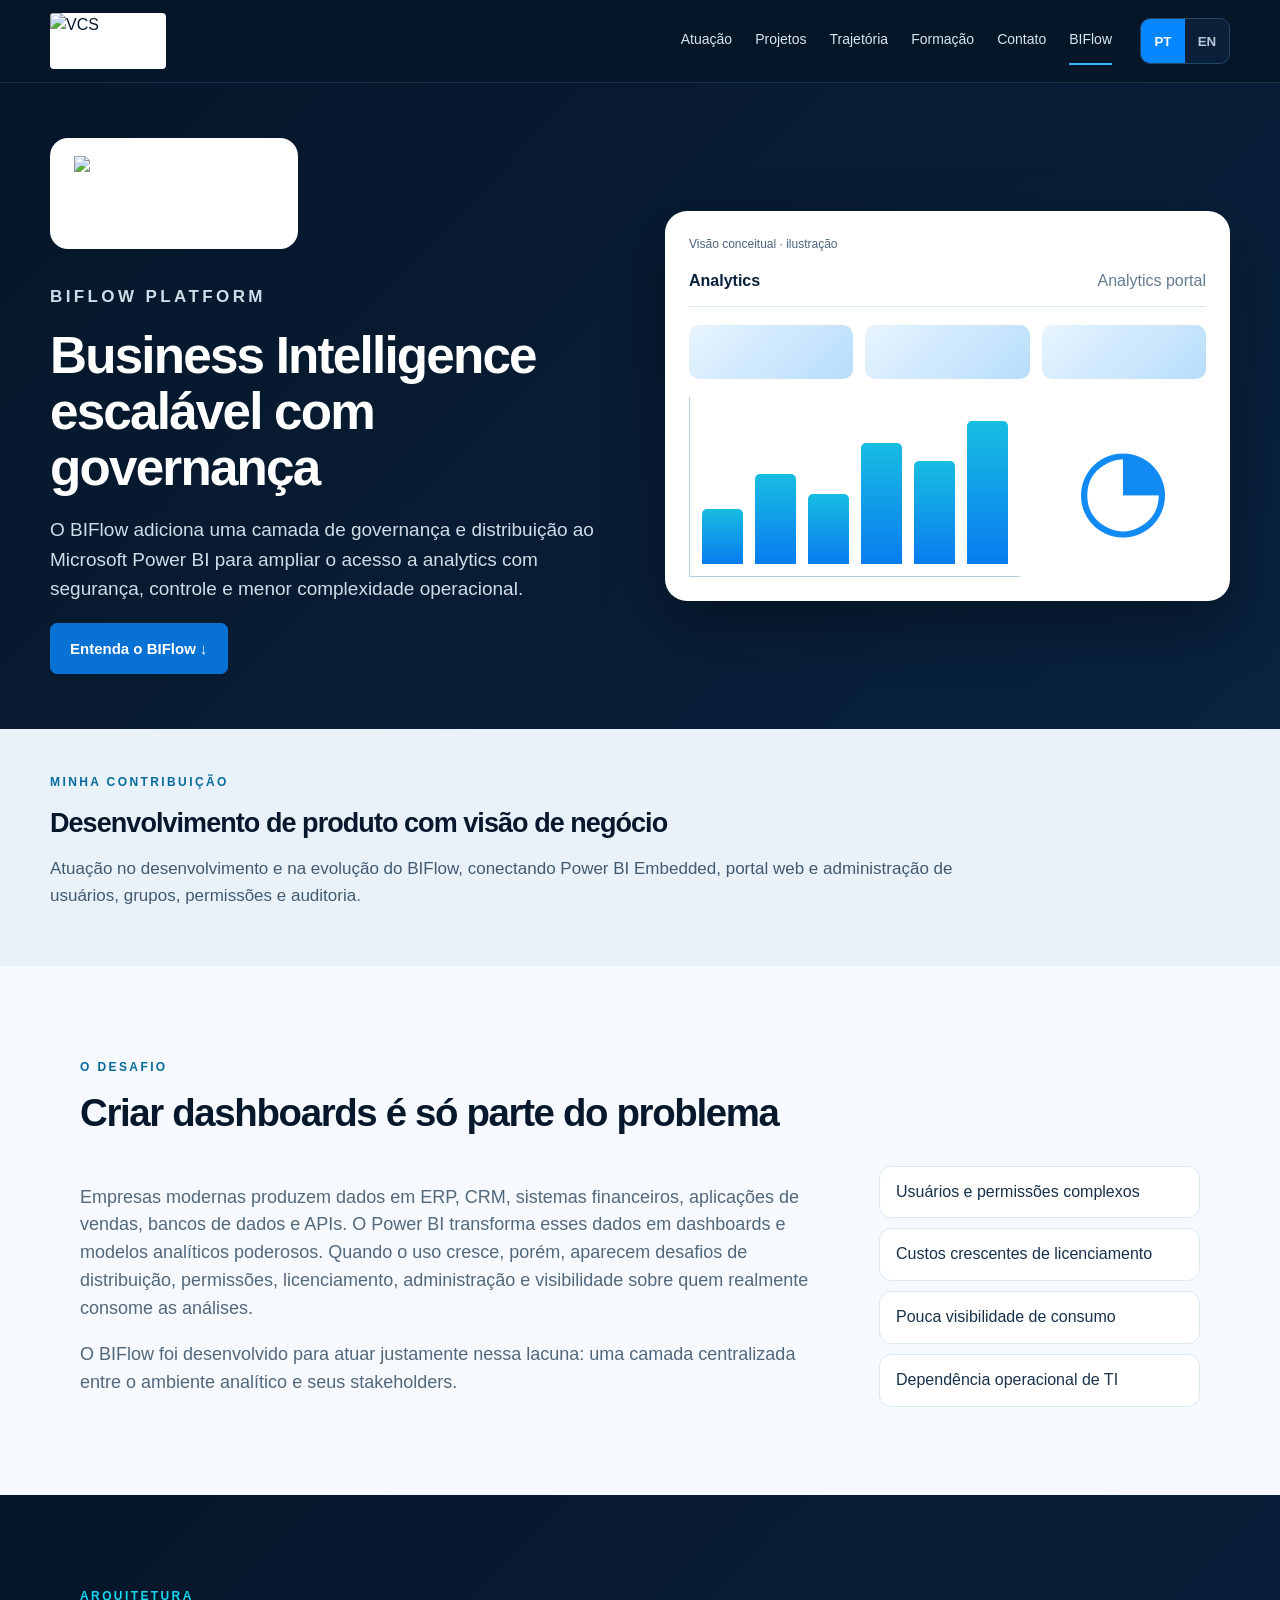
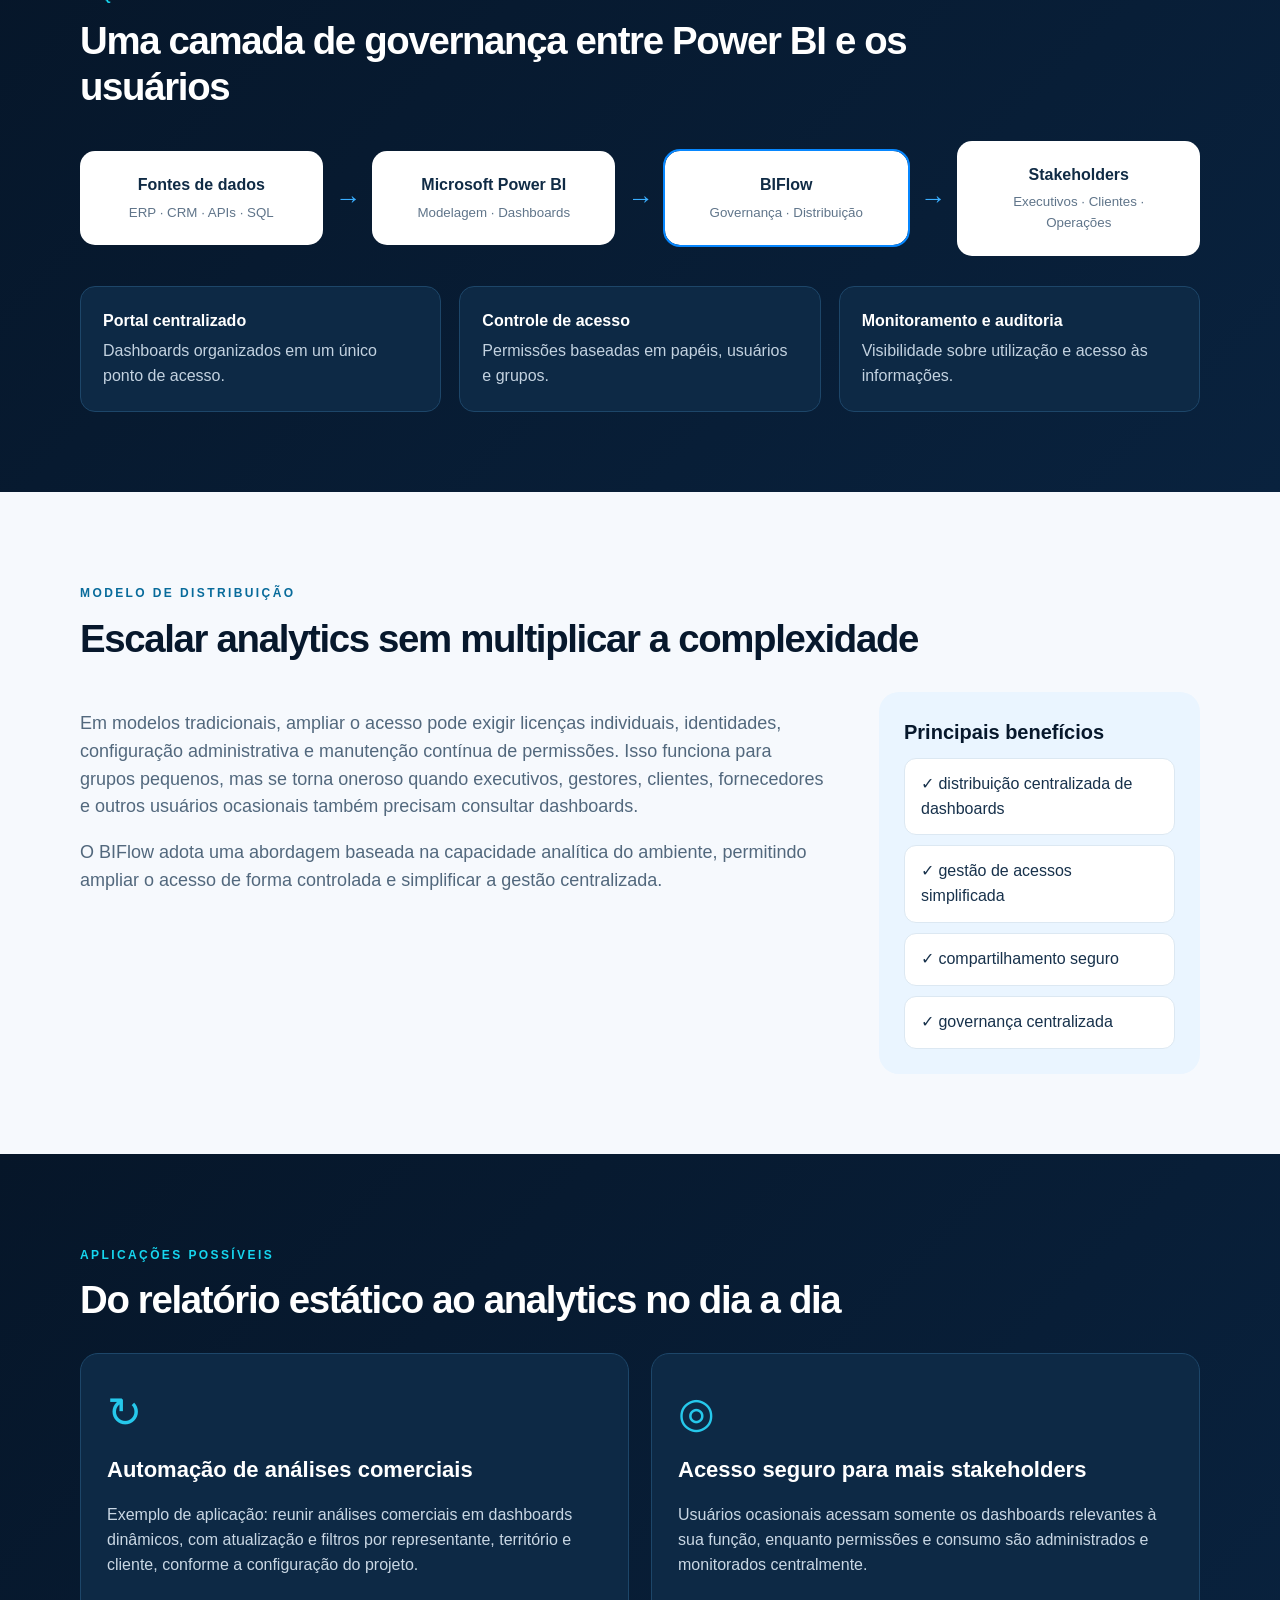
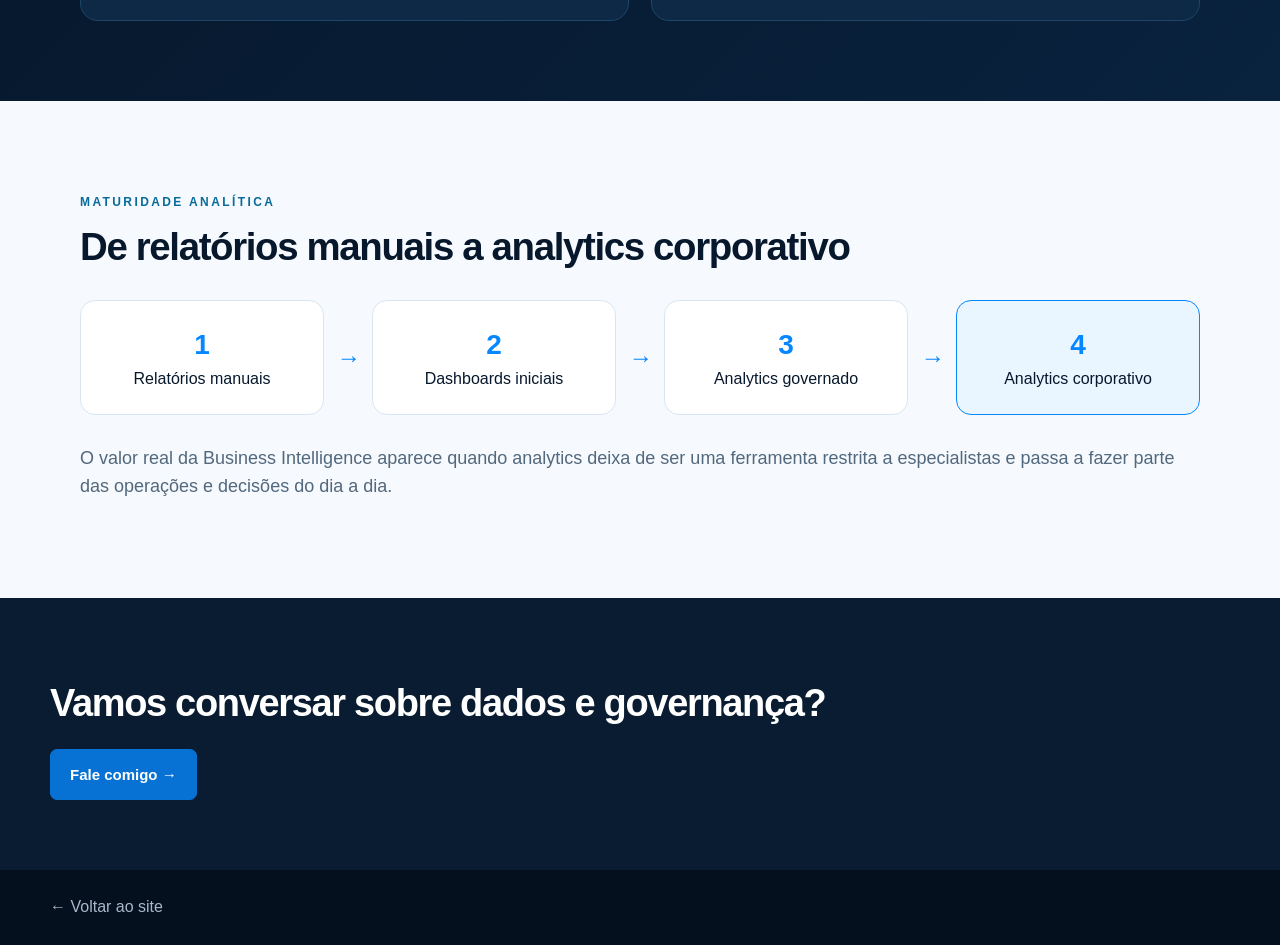
==== biflow.html @ 49647731 "Add files via upload" ====
<!doctype html><html lang="pt-BR" class="no-js"><head><meta charset="utf-8"><meta name="viewport" content="width=device-width,initial-scale=1"><meta name="description" content="Conheça a atuação de Vander Nelson Spósito no BIFlow: plataforma web para governança, distribuição e administração de dashboards Power BI."><meta name="theme-color" content="#061629"><link rel="icon" href="assets/vcs-logo.png" type="image/png">
<title>BIFlow Platform | Vander Nelson Spósito</title><link rel="stylesheet" href="styles.css"></head><body>
<a class="skip-link" href="#main"><span data-pt="Pular para o conteúdo" data-en="Skip to content" >Pular para o conteúdo</span></a>
<header><div class="wrap nav">
<a class="brand" href="index.html" aria-label="Vander Nelson Spósito"><img src="assets/vcs-logo.png" class="vcs" alt="VCS" width="169" height="82"></a>
<button class="menu-toggle" type="button" aria-expanded="false" aria-controls="primary-nav"><span data-pt="Menu" data-en="Menu" >Menu</span> <span aria-hidden="true">☰</span></button>
<nav id="primary-nav" aria-label="Principal"><a data-pt="Atuação" data-en="Expertise" href="index.html#expertise">Atuação</a><a data-pt="Projetos" data-en="Projects" href="index.html#projects">Projetos</a><a data-pt="Trajetória" data-en="Experience" href="index.html#experience">Trajetória</a><a data-pt="Formação" data-en="Education" href="index.html#credentials">Formação</a><a data-pt="Contato" data-en="Contact" href="index.html#contact">Contato</a><a href="biflow.html" aria-current="page">BIFlow</a></nav>
<div class="lang" role="group" aria-label="Language / Idioma"><button type="button" class="langBtn active" data-lang="pt" aria-label="Português" aria-pressed="true">PT</button><button type="button" class="langBtn" data-lang="en" aria-label="English" aria-pressed="false">EN</button></div>
</div></header>
<main id="main">
<section class="biHero"><div class="wrap biHeroGrid"><div>
<div class="biLogoWhite"><img src="assets/biflow-logo.png" class="biLogo" alt="BIFlow · OPUS Global Data Solutions" width="125" height="47"></div>
<p class="eyebrow">BIFLOW PLATFORM</p>
<h1 data-pt="Business Intelligence escalável com governança" data-en="Scalable Business Intelligence with governance">Business Intelligence escalável com governança</h1>
<p class="heroLead" data-pt="O BIFlow adiciona uma camada de governança e distribuição ao Microsoft Power BI para ampliar o acesso a analytics com segurança, controle e menor complexidade operacional." data-en="BIFlow adds a governance and distribution layer to Microsoft Power BI, expanding access to analytics with security, control and lower operational complexity.">O BIFlow adiciona uma camada de governança e distribuição ao Microsoft Power BI para ampliar o acesso a analytics com segurança, controle e menor complexidade operacional.</p>
<a class="btn" href="#context" data-pt="Entenda o BIFlow ↓" data-en="Explore BIFlow ↓">Entenda o BIFlow ↓</a></div>
<div class="analyticsIllustration"><p class="illustration-label"><span data-pt="Visão conceitual · ilustração" data-en="Conceptual view · illustration" >Visão conceitual · ilustração</span></p><div class="dashTop"><b>Analytics</b><span>Analytics portal</span></div><div class="dashKpis"><i></i><i></i><i></i></div><div class="dashBody"><div class="dashBars"><i></i><i></i><i></i><i></i><i></i><i></i></div><div class="dashPie">◔</div></div></div>
</div></section>

<section class="project-role"><div class="wrap"><span data-pt="MINHA CONTRIBUIÇÃO" data-en="MY CONTRIBUTION" class="eyebrow">MINHA CONTRIBUIÇÃO</span><h2 data-pt="Desenvolvimento de produto com visão de negócio" data-en="Product development with a business perspective" >Desenvolvimento de produto com visão de negócio</h2><p data-pt="Atuação no desenvolvimento e na evolução do BIFlow, conectando Power BI Embedded, portal web e administração de usuários, grupos, permissões e auditoria." data-en="Work on BIFlow development and evolution, connecting Power BI Embedded, a web portal and administration of users, groups, permissions and auditing." >Atuação no desenvolvimento e na evolução do BIFlow, conectando Power BI Embedded, portal web e administração de usuários, grupos, permissões e auditoria.</p></div></section><section class="light" id="context"><div class="wrap textSection"><p class="eyebrow" data-pt="O DESAFIO" data-en="THE CHALLENGE">O DESAFIO</p>
<h2 data-pt="Criar dashboards é só parte do problema" data-en="Building dashboards is only part of the problem">Criar dashboards é só parte do problema</h2>
<div class="editorial"><div><p data-pt="Empresas modernas produzem dados em ERP, CRM, sistemas financeiros, aplicações de vendas, bancos de dados e APIs. O Power BI transforma esses dados em dashboards e modelos analíticos poderosos. Quando o uso cresce, porém, aparecem desafios de distribuição, permissões, licenciamento, administração e visibilidade sobre quem realmente consome as análises." data-en="Modern organizations generate data across ERP, CRM, financial systems, sales applications, databases and APIs. Power BI turns that data into powerful dashboards and analytical models. As adoption grows, however, challenges emerge around distribution, permissions, licensing, administration and visibility into who actually consumes analytics.">Empresas modernas produzem dados em ERP, CRM, sistemas financeiros, aplicações de vendas, bancos de dados e APIs. O Power BI transforma esses dados em dashboards e modelos analíticos poderosos. Quando o uso cresce, porém, aparecem desafios de distribuição, permissões, licenciamento, administração e visibilidade sobre quem realmente consome as análises.</p>
<p data-pt="O BIFlow foi desenvolvido para atuar justamente nessa lacuna: uma camada centralizada entre o ambiente analítico e seus stakeholders." data-en="BIFlow was designed specifically for this gap: a centralized layer between the analytics environment and its stakeholders.">O BIFlow foi desenvolvido para atuar justamente nessa lacuna: uma camada centralizada entre o ambiente analítico e seus stakeholders.</p></div>
<div class="miniIssues"><span data-pt="Usuários e permissões complexos" data-en="Complex users and permissions">Usuários e permissões complexos</span><span data-pt="Custos crescentes de licenciamento" data-en="Growing licensing costs">Custos crescentes de licenciamento</span><span data-pt="Pouca visibilidade de consumo" data-en="Limited usage visibility">Pouca visibilidade de consumo</span><span data-pt="Dependência operacional de TI" data-en="Operational dependency on IT">Dependência operacional de TI</span></div></div></div></section>

<section class="dark"><div class="wrap textSection"><p class="eyebrow" data-pt="ARQUITETURA" data-en="ARCHITECTURE">ARQUITETURA</p><h2 data-pt="Uma camada de governança entre Power BI e os usuários" data-en="A governance layer between Power BI and users">Uma camada de governança entre Power BI e os usuários</h2>
<div class="flowArchitecture"><div><b data-pt="Fontes de dados" data-en="Data sources">Fontes de dados</b><small>ERP · CRM · APIs · SQL</small></div><em>→</em><div><b>Microsoft Power BI</b><small data-pt="Modelagem · Dashboards" data-en="Modeling · Dashboards">Modelagem · Dashboards</small></div><em>→</em><div class="focus"><b>BIFlow</b><small data-pt="Governança · Distribuição" data-en="Governance · Distribution">Governança · Distribuição</small></div><em>→</em><div><b>Stakeholders</b><small data-pt="Executivos · Clientes · Operações" data-en="Executives · Clients · Operations">Executivos · Clientes · Operações</small></div></div>
<div class="capGrid"><article><h4 data-pt="Portal centralizado" data-en="Centralized portal">Portal centralizado</h4><p data-pt="Dashboards organizados em um único ponto de acesso." data-en="Dashboards organized in a single access point.">Dashboards organizados em um único ponto de acesso.</p></article><article><h4 data-pt="Controle de acesso" data-en="Access control">Controle de acesso</h4><p data-pt="Permissões baseadas em papéis, usuários e grupos." data-en="Permissions based on roles, users and groups.">Permissões baseadas em papéis, usuários e grupos.</p></article><article><h4 data-pt="Monitoramento e auditoria" data-en="Monitoring and auditing">Monitoramento e auditoria</h4><p data-pt="Visibilidade sobre utilização e acesso às informações." data-en="Visibility into usage and information access.">Visibilidade sobre utilização e acesso às informações.</p></article></div></div></section>

<section class="light"><div class="wrap textSection"><p class="eyebrow" data-pt="MODELO DE DISTRIBUIÇÃO" data-en="DISTRIBUTION MODEL">MODELO DE DISTRIBUIÇÃO</p><h2 data-pt="Escalar analytics sem multiplicar a complexidade" data-en="Scale analytics without multiplying complexity">Escalar analytics sem multiplicar a complexidade</h2>
<div class="editorial imageRight"><div><p data-pt="Em modelos tradicionais, ampliar o acesso pode exigir licenças individuais, identidades, configuração administrativa e manutenção contínua de permissões. Isso funciona para grupos pequenos, mas se torna oneroso quando executivos, gestores, clientes, fornecedores e outros usuários ocasionais também precisam consultar dashboards." data-en="In traditional models, expanding access may require individual licenses, identities, administrative setup and ongoing permission maintenance. This works for small groups, but becomes costly when executives, managers, clients, suppliers and other occasional users also need dashboard access.">Em modelos tradicionais, ampliar o acesso pode exigir licenças individuais, identidades, configuração administrativa e manutenção contínua de permissões. Isso funciona para grupos pequenos, mas se torna oneroso quando executivos, gestores, clientes, fornecedores e outros usuários ocasionais também precisam consultar dashboards.</p>
<p data-pt="O BIFlow adota uma abordagem baseada na capacidade analítica do ambiente, permitindo ampliar o acesso de forma controlada e simplificar a gestão centralizada." data-en="BIFlow uses an approach based on the analytical capacity of the environment, enabling broader controlled access while simplifying centralized management.">O BIFlow adota uma abordagem baseada na capacidade analítica do ambiente, permitindo ampliar o acesso de forma controlada e simplificar a gestão centralizada.</p></div>
<div class="benefitVisual"><b data-pt="Principais benefícios" data-en="Key benefits">Principais benefícios</b><span data-pt="✓ distribuição centralizada de dashboards" data-en="✓ centralized dashboard distribution">✓ distribuição centralizada de dashboards</span><span data-pt="✓ gestão de acessos simplificada" data-en="✓ simplified access management">✓ gestão de acessos simplificada</span><span data-pt="✓ compartilhamento seguro" data-en="✓ secure sharing">✓ compartilhamento seguro</span><span data-pt="✓ governança centralizada" data-en="✓ centralized governance">✓ governança centralizada</span></div></div></div></section>

<section class="dark"><div class="wrap textSection"><p class="eyebrow" data-pt="APLICAÇÕES POSSÍVEIS" data-en="POTENTIAL APPLICATIONS">APLICAÇÕES POSSÍVEIS</p><h2 data-pt="Do relatório estático ao analytics no dia a dia" data-en="From static reporting to everyday analytics">Do relatório estático ao analytics no dia a dia</h2>
<div class="useCases"><article><div class="caseIcon">↻</div><h4 data-pt="Automação de análises comerciais" data-en="Sales analytics automation">Automação de análises comerciais</h4><p data-pt="Exemplo de aplicação: reunir análises comerciais em dashboards dinâmicos, com atualização e filtros por representante, território e cliente, conforme a configuração do projeto." data-en="Example application: bring sales analytics into dynamic dashboards, with refresh and filters by representative, territory and customer, according to the project configuration.">Exemplo de aplicação: reunir análises comerciais em dashboards dinâmicos, com atualização e filtros por representante, território e cliente, conforme a configuração do projeto.</p></article>
<article><div class="caseIcon">◎</div><h4 data-pt="Acesso seguro para mais stakeholders" data-en="Secure access for more stakeholders">Acesso seguro para mais stakeholders</h4><p data-pt="Usuários ocasionais acessam somente os dashboards relevantes à sua função, enquanto permissões e consumo são administrados e monitorados centralmente." data-en="Occasional users access only the dashboards relevant to their role, while permissions and consumption are centrally administered and monitored.">Usuários ocasionais acessam somente os dashboards relevantes à sua função, enquanto permissões e consumo são administrados e monitorados centralmente.</p></article></div></div></section>

<section class="light"><div class="wrap textSection"><p class="eyebrow" data-pt="MATURIDADE ANALÍTICA" data-en="ANALYTICS MATURITY">MATURIDADE ANALÍTICA</p><h2 data-pt="De relatórios manuais a analytics corporativo" data-en="From manual reporting to enterprise analytics">De relatórios manuais a analytics corporativo</h2>
<div class="maturity"><div><b>1</b><span data-pt="Relatórios manuais" data-en="Manual reports">Relatórios manuais</span></div><em>→</em><div><b>2</b><span data-pt="Dashboards iniciais" data-en="Initial dashboards">Dashboards iniciais</span></div><em>→</em><div><b>3</b><span data-pt="Analytics governado" data-en="Governed analytics">Analytics governado</span></div><em>→</em><div class="focus"><b>4</b><span data-pt="Analytics corporativo" data-en="Enterprise analytics">Analytics corporativo</span></div></div>
<p class="closing" data-pt="O valor real da Business Intelligence aparece quando analytics deixa de ser uma ferramenta restrita a especialistas e passa a fazer parte das operações e decisões do dia a dia." data-en="The real value of Business Intelligence emerges when analytics stops being a tool restricted to specialists and becomes part of everyday operations and decisions.">O valor real da Business Intelligence aparece quando analytics deixa de ser uma ferramenta restrita a especialistas e passa a fazer parte das operações e decisões do dia a dia.</p></div></section>
<section class="contact"><div class="wrap"><h2 data-pt="Vamos conversar sobre dados e governança?" data-en="Let’s talk about data and governance?" >Vamos conversar sobre dados e governança?</h2><a data-pt="Fale comigo →" data-en="Contact me →" class="btn" href="index.html#contact">Fale comigo →</a></div></section></main><footer><div class="wrap"><a href="index.html" data-pt="← Voltar ao site" data-en="← Back to website">← Voltar ao site</a></div></footer>
<script src="script.js" defer></script></body></html>
---- styles.css ----
:root{--navy:#061629;--navy2:#0a2039;--blue:#0787ff;--cyan:#16d6ef;--light:#f6f9fd;--ink:#07182c;--muted:#607085}*{box-sizing:border-box}html{scroll-behavior:smooth}body{margin:0;font-family:Segoe UI,Arial,sans-serif;color:var(--ink);line-height:1.55}a{text-decoration:none;color:inherit}.wrap{width:min(1180px,92%);margin:auto}header{position:sticky;top:0;z-index:20;background:#061629;border-bottom:1px solid #18324c}.nav{height:76px;display:flex;align-items:center;gap:22px}.vcs{width:150px;max-height:58px;object-fit:contain;background:#fff;border-radius:4px}.nav nav{display:flex;gap:20px;margin-left:auto;color:#d9e4ef;font-size:14px}.nav nav a:hover,.nav nav .active{color:#fff;border-bottom:2px solid var(--blue)}.pill{border:1px solid var(--blue);border-radius:12px;padding:10px 17px;color:#fff;font-weight:700}.lang{display:flex;background:#0a2039;border:1px solid #244767;border-radius:10px;overflow:hidden}.langBtn{border:0;background:transparent;color:#b9c9d9;padding:9px 11px;cursor:pointer;font-weight:700}.langBtn.active{background:#0787ff;color:#fff}.hero,.biHero,.dark{background:linear-gradient(135deg,#061629,#09223e);color:#fff}.hero{padding:52px 0}.heroGrid{display:grid;grid-template-columns:1fr 1fr;align-items:center;gap:42px}.eyebrow{color:var(--cyan);letter-spacing:.2em;font-weight:800;font-size:12px}.hero h1,.biHero h1{font-size:62px;line-height:1;margin:12px 0 18px}.hero h1 b{color:var(--blue)}.hero h2{font-size:26px}.hero p{color:#d1dce8;font-size:17px}.photoBox{position:relative;max-width:530px;margin-left:auto;overflow:hidden;border-radius:36px}.photoBox img{display:block;width:100%;height:525px;object-fit:cover;object-position:center 16%}.quote{position:absolute;right:18px;bottom:28px;width:300px;background:rgba(7,20,35,.9);border-left:3px solid var(--blue);padding:18px 20px;color:#fff;font-style:italic;font-size:19px;border-radius:0 14px 14px 0}.actions{display:flex;gap:12px;margin-top:25px}.btn,.ghost{display:inline-block;padding:13px 20px;border-radius:11px;font-weight:700}.btn{background:var(--blue);color:#fff}.ghost{border:1px solid var(--blue);color:#fff}.stats{background:#061629;color:#fff;border-top:1px solid #17314b}.statsGrid{display:grid;grid-template-columns:repeat(5,1fr);padding:24px 0}.statsGrid div{border-right:1px solid #17314b;padding:0 18px}.statsGrid b{display:block;font-size:20px}.statsGrid span{font-size:13px;color:#bdcada}.light,.dark{padding:82px 0}.light{background:var(--light)}h3{font-size:40px;line-height:1.1;margin:10px 0 30px}.cards,.projects{display:grid;grid-template-columns:repeat(4,1fr);gap:18px}.cards article{background:#fff;border:1px solid #e2eaf2;border-radius:16px;padding:24px;min-height:190px}.cards b{font-size:18px}.cards p{color:var(--muted)}.project{background:#091c31;border:1px solid #173552;border-radius:16px;padding:14px;color:#fff}.project h4{font-size:20px;margin:12px 0 6px}.project p{color:#c8d5e2}.project>span{color:#55b5ff;font-weight:700}.visual{height:145px;border-radius:12px;position:relative;overflow:hidden;border:1px solid #dbe6ef}.whiteVisual{background:#fff!important;color:#0a3155}.whiteVisual>img{display:block;max-width:78%;max-height:100px;margin:auto;position:relative;top:50%;transform:translateY(-50%)}.powerbiVisual{padding:13px}.chartTitle{font-size:12px;color:#123c62;font-weight:700}.kpis{display:flex;gap:8px;margin:8px 0}.kpis i{height:20px;flex:1;background:#dcecf9;border-radius:4px}.bars{height:75px;display:flex;align-items:flex-end;gap:8px;padding:5px 10px;border-left:1px solid #9db6cb;border-bottom:1px solid #9db6cb}.bars i{flex:1;background:linear-gradient(#39a9ff,#0876cf);border-radius:3px 3px 0 0}.bars i:nth-child(1){height:38%}.bars i:nth-child(2){height:62%}.bars i:nth-child(3){height:45%}.bars i:nth-child(4){height:80%}.bars i:nth-child(5){height:67%}.bars i:nth-child(6){height:95%}.lineChart{position:absolute;right:16px;top:38px;font-size:55px;color:#0fb6d0;transform:rotate(-10deg)}.bpmVisual{display:flex;align-items:center;justify-content:center;gap:7px}.node{padding:9px 10px;border-radius:6px;background:#0b87ef;color:#fff;font-size:11px}.diamond{color:#f0b51a;font-size:25px}.arrow{color:#138fe8;font-size:22px}.dataVisual{display:flex;align-items:center;justify-content:center;gap:13px;font-size:28px;color:#0b87ef}.dataVisual>div{width:64px;height:70px;border:1px solid #76a9ce;border-radius:12px;display:flex;flex-direction:column;align-items:center;justify-content:center;background:#f5faff}.dataVisual small{font-size:10px;color:#31546f;margin-top:4px}.experience{display:grid;gap:16px}.experience>div{background:#fff;border:1px solid #dde6ef;border-radius:15px;padding:22px}.experience h4{margin:0 0 5px;font-size:20px}.experience p{margin:0;color:var(--muted)}.contact{background:#091c31;color:#fff;padding:65px 0}.contactGrid{display:grid;grid-template-columns:1.2fr .8fr;align-items:center;gap:35px}.contactGrid>div:last-child{display:flex;flex-direction:column;gap:10px}.contactGrid a{border:1px solid #244767;border-radius:10px;padding:12px 15px}footer{background:#04101e;color:#a8b8c8;padding:25px 0}.biHero{padding:55px 0}.biHeroGrid{display:grid;grid-template-columns:1fr 1fr;align-items:center;gap:50px}.biLogoCard{display:inline-flex;background:#fff;padding:18px 24px;border-radius:16px;margin-bottom:8px}.biLogo{width:270px;max-height:100px;object-fit:contain}.biHero h1{font-size:52px}.biHero h2{font-size:28px}.biHero p{color:#d0dce8;font-size:17px}.biHeroPanel{background:#fff;color:#10283f;border-radius:22px;padding:32px}.biHeroPanel h3{font-size:27px;margin:0 0 22px}.biHeroPanel p{color:#526a80}.miniFlow{display:flex;align-items:center;gap:12px;flex-wrap:wrap}.miniFlow span{background:#e8f4ff;border:1px solid #a7d3f8;padding:12px 16px;border-radius:10px;font-weight:700}.miniFlow b{color:#0787ff}.intro{max-width:850px;font-size:18px;color:#4b6074}.steps{display:grid;grid-template-columns:repeat(5,1fr);gap:12px}.steps div{background:#0c2947;border:1px solid #1c466c;border-radius:14px;padding:18px}.steps b{display:grid;place-items:center;width:30px;height:30px;border-radius:50%;background:#0787ff;margin-bottom:12px}.brochureGrid{display:grid;grid-template-columns:1fr 1fr;gap:22px;align-items:start}.brochureGrid img{width:100%;height:auto;border-radius:16px;border:1px solid #d9e4ed;box-shadow:0 10px 28px #15324d18}.audience{display:grid;grid-template-columns:repeat(4,1fr);gap:14px}.audience div{background:#0c2947;border:1px solid #1c466c;border-radius:14px;padding:20px}.audience b,.audience span{display:block}.audience span{color:#bfd0e0;font-size:14px}@media(max-width:900px){.nav nav{display:none}.nav .pill{display:none}.lang{margin-left:auto}.heroGrid,.biHeroGrid,.contactGrid{grid-template-columns:1fr}.hero h1,.biHero h1{font-size:44px}.statsGrid,.cards,.projects,.audience,.steps,.brochureGrid{grid-template-columns:1fr 1fr}.photoBox{margin:auto}.quote{bottom:18px;right:10px;width:70%;font-size:16px}}@media(max-width:560px){.statsGrid,.cards,.projects,.audience,.steps,.brochureGrid{grid-template-columns:1fr}.statsGrid div{padding:12px 0;border-right:0;border-bottom:1px solid #17314b}.hero h1{font-size:39px}h3{font-size:32px}.quote{position:static;width:100%;border-radius:0 0 14px 14px}.photoBox img{height:auto;border-radius:24px 24px 0 0}.vcs{width:120px}}
/* BIFlow editorial page v3 */
.biLogoWhite{display:inline-flex;background:#fff;padding:18px 24px;border-radius:18px;margin-bottom:18px}.biLogoWhite .biLogo{margin:0;max-height:100px;object-fit:contain}
.heroLead{font-size:19px!important;max-width:700px}.analyticsIllustration{background:#fff;border-radius:22px;padding:24px;color:#09203a;box-shadow:0 24px 60px #0005}
.dashTop{display:flex;justify-content:space-between;border-bottom:1px solid #d9e6f1;padding-bottom:12px}.dashTop span{color:#647b90}.dashKpis{display:grid;grid-template-columns:repeat(3,1fr);gap:12px;margin:18px 0}.dashKpis i{height:54px;background:linear-gradient(135deg,#e7f4ff,#b7ddfb);border-radius:10px}
.dashBody{display:grid;grid-template-columns:2fr 1fr;gap:20px;align-items:center}.dashBars{height:180px;display:flex;align-items:flex-end;gap:12px;border-left:1px solid #b7cde0;border-bottom:1px solid #b7cde0;padding:12px}.dashBars i{flex:1;background:linear-gradient(#18bde2,#087cf0);border-radius:5px 5px 0 0}.dashBars i:nth-child(1){height:35%}.dashBars i:nth-child(2){height:58%}.dashBars i:nth-child(3){height:45%}.dashBars i:nth-child(4){height:78%}.dashBars i:nth-child(5){height:66%}.dashBars i:nth-child(6){height:92%}.dashPie{font-size:110px;color:#118af3;text-align:center}
.textSection{max-width:1120px}.editorial{display:grid;grid-template-columns:1.4fr .6fr;gap:50px;align-items:start}.editorial p,.closing{font-size:18px;color:#52687d}.dark .editorial p,.dark .closing{color:#cad7e4}.miniIssues{display:grid;gap:10px}.miniIssues span,.benefitVisual span{background:#fff;border:1px solid #dce8f2;border-radius:12px;padding:13px 16px;color:#17314b}.flowArchitecture{display:grid;grid-template-columns:1fr auto 1fr auto 1fr auto 1fr;gap:12px;align-items:center;margin:30px 0}.flowArchitecture div{background:#fff;color:#102b45;border-radius:15px;padding:22px;text-align:center}.flowArchitecture .focus{outline:2px solid #0787ff}.flowArchitecture small{display:block;color:#60758a;margin-top:5px}.flowArchitecture em{font-size:26px;color:#3aaeff}.capGrid{display:grid;grid-template-columns:repeat(3,1fr);gap:18px}.capGrid article{background:#0d2945;border:1px solid #1d4669;border-radius:15px;padding:22px}.capGrid h4{margin:0 0 6px}.capGrid p{color:#c3d2e0;margin:0}.benefitVisual{background:#eaf5ff;border-radius:20px;padding:25px;display:grid;gap:10px}.benefitVisual b{font-size:20px}.useCases{display:grid;grid-template-columns:1fr 1fr;gap:22px}.useCases article{background:#0d2945;border:1px solid #1d4669;border-radius:18px;padding:26px}.caseIcon{font-size:42px;color:#26c8eb}.useCases h4{font-size:22px;margin:8px 0}.useCases p{color:#c9d7e4}.maturity{display:grid;grid-template-columns:1fr auto 1fr auto 1fr auto 1fr;gap:12px;align-items:center;margin:30px 0}.maturity div{background:#fff;border:1px solid #d8e6f1;border-radius:15px;padding:22px;text-align:center}.maturity b{display:block;color:#0787ff;font-size:28px}.maturity span{display:block}.maturity .focus{background:#e9f5ff;border-color:#0787ff}.maturity em{font-size:24px;color:#0787ff}
@media(max-width:800px){.editorial,.useCases{grid-template-columns:1fr}.flowArchitecture,.maturity{grid-template-columns:1fr}.flowArchitecture em,.maturity em{transform:rotate(90deg);text-align:center}.capGrid{grid-template-columns:1fr}.dashPie{font-size:75px}}
/* Recruitment-focused profile and shared navigation, September 2026. */
:root{--blue:#0879e6;--muted:#4e6276}
html{scroll-padding-top:100px}
body{font-family:"Segoe UI",Arial,sans-serif;-webkit-font-smoothing:antialiased}
a,button{-webkit-tap-highlight-color:transparent}
a:focus-visible,button:focus-visible{outline:3px solid #f6b94d;outline-offset:5px}
a,button{touch-action:manipulation}
.wrap{width:min(1180px,calc(100% - 64px))}
.skip-link{position:fixed;left:16px;top:-100px;padding:12px 18px;background:#fff;color:#061629;z-index:100;border-radius:8px}
.skip-link:focus{top:12px}
.nav{height:82px;gap:28px}
.brand{display:flex;flex-shrink:0}
.vcs{width:116px;height:56px;max-height:none;object-fit:contain}
.nav nav{gap:23px;align-items:center}
.nav nav a{padding:12px 0;border-bottom:2px solid transparent}
.nav nav a:hover,.nav nav a[aria-current="page"]{border-color:#36b3ff}
.lang{flex-shrink:0}
.langBtn{min-width:44px;min-height:44px}
.menu-toggle{display:none}
.hero{padding:68px 0 60px;background:radial-gradient(ellipse at 90% 40%,#12395a 0,transparent 55%),#061629}
.heroGrid{grid-template-columns:1.25fr 1fr;gap:70px}
.hero .eyebrow{font-size:11px;letter-spacing:.15em;display:block;max-width:510px}
.hero h1{font-size:clamp(44px,4.7vw,66px);line-height:1.07;letter-spacing:-.045em;margin:23px 0}
.hero h1 b{color:#58b8ff;font-weight:700}
.hero .hero-position{font-size:clamp(22px,2.2vw,29px);font-weight:600;line-height:1.35;color:#fff;margin:0 0 20px;max-width:580px;letter-spacing:-.015em}
.hero .hero-description{font-size:17px;line-height:1.75;max-width:555px;color:#c3d3e2}
.actions{flex-wrap:wrap;gap:12px;margin-top:28px}
.btn,.ghost{border-radius:7px;padding:13px 19px;min-height:48px;font-size:15px;transition:background .15s,border-color .15s}
.btn{background:#0872d4;border:1px solid #0872d4}
.btn:hover{background:#065aab;border-color:#065aab}
.ghost{border-color:#6283a2;background:transparent}
.ghost:hover{background:#153552;border-color:#8ba9c5}
.hero-meta{display:flex;flex-wrap:wrap;gap:12px;margin-top:26px;color:#b7cadd;font-size:13px}
.photoBox{border-radius:20px;max-width:470px;width:100%;box-shadow:0 20px 60px #0003;border:1px solid #ffffff20}
.photoBox img{height:475px;object-position:center 16%;border-radius:0}
.photo-caption{position:absolute;bottom:0;left:0;right:0;padding:35px 24px 22px;background:linear-gradient(transparent,#061629e6);color:#fff;font-size:10px;font-weight:600;letter-spacing:.14em}
.statsGrid{grid-template-columns:repeat(4,1fr);padding:27px 0}
.statsGrid div{padding:0 28px}
.statsGrid div:first-child{padding-left:0}
.statsGrid div:last-child{border-right:0}
.statsGrid b{font-size:26px;letter-spacing:-.03em;margin-bottom:3px}
.statsGrid span{font-size:13px}
.light,.dark,.credentials{padding:80px 0}
.light .eyebrow,.credentials .eyebrow,.project-role .eyebrow{color:#086b9b}
h2{font-size:clamp(28px,3vw,40px);line-height:1.2;letter-spacing:-.035em;margin:13px 0 30px;max-width:900px}
.section-intro{font-size:17px;max-width:760px;color:var(--muted);margin:-12px 0 32px}
.dark .section-intro{color:#b7cadd}
.cards{grid-template-columns:repeat(3,minmax(0,1fr));gap:22px}
.cards article{padding:28px;border-radius:12px;display:flex;flex-direction:column}
.card-number{color:#096fc2;font-size:13px;font-weight:700;margin-bottom:22px}
.cards h3{font-size:23px;line-height:1.3;letter-spacing:-.025em;margin:0 0 12px}
.cards p{margin:0 0 26px;line-height:1.75}
.techline{font-size:12px;font-weight:600;line-height:1.65;display:block;color:#49617a}
.cards .techline{margin-top:auto;padding-top:18px;border-top:1px solid #e2eaf2}
.case-grid{display:grid;grid-template-columns:repeat(3,minmax(0,1fr));gap:22px}
.case-card{background:#0b243d;border:1px solid #29455e;border-radius:12px;padding:28px;display:flex;flex-direction:column}
.case-org{font-size:11px;letter-spacing:.08em;color:#71d8ef;font-weight:700}
.case-card h3{font-size:25px;line-height:1.3;letter-spacing:-.02em;margin:16px 0 24px}
.case-card dl{margin:0 0 26px}
.case-card dt{font-size:12px;font-weight:700;color:#fff;margin:18px 0 5px}
.case-card dt:first-child{margin-top:0}
.case-card dd{margin:0;font-size:15px;line-height:1.75;color:#c7d6e5}
.case-bottom{margin-top:auto;border-top:1px solid #29455e;padding-top:20px}
.case-card .techline{color:#c1d2e2}
.text-link{display:inline-block;margin-top:16px;color:#70c4ff;font-weight:600;font-size:14px;padding:5px 0}
.text-link:hover{text-decoration:underline}
.experience{gap:0;border-top:1px solid #d5e0e9}
.experience article{display:grid;grid-template-columns:1fr 1.45fr;gap:44px;padding:30px 0;border-bottom:1px solid #d5e0e9}
.experience h3{font-size:20px;line-height:1.4;margin:0 0 7px;letter-spacing:-.015em}
.experience .role{color:#0864a3;font-weight:600;font-size:13px;line-height:1.6}
.experience article>p{font-size:16px;line-height:1.8;color:var(--muted)}
.credentials{background:#fff}
.credential-grid{display:grid;grid-template-columns:.7fr 1fr 1.3fr;gap:36px}
.credential-grid article{border-top:2px solid #c6d9e9;padding-top:20px}
.credential-grid h3{font-size:19px;margin:0 0 15px}
.credential-grid ul{margin:0;padding:0;list-style:none;color:var(--muted);font-size:14px}
.credential-grid li{margin-bottom:14px;line-height:1.7}
.contact{padding:70px 0}
.contactGrid{grid-template-columns:1.2fr 1fr;gap:70px}
.contact h2{font-size:38px;margin-bottom:22px}
.contact p{color:#bfcede;max-width:550px;font-size:16px;line-height:1.8}
.contact .contact-location{font-size:13px;margin-top:24px}
.contact-links a{display:flex;flex-direction:column;gap:3px;border-radius:7px;padding:14px 18px;font-size:14px;overflow-wrap:anywhere}
.contact-links a:hover{background:#12334e;border-color:#5a8ab1}
.contact-label{font-size:11px;color:#85cfff;font-weight:600;letter-spacing:.04em}
.footer-row{display:flex;justify-content:space-between;gap:16px;font-size:12px}
.project-role{background:#e9f2f9;padding:40px 0}
.project-role h2{font-size:27px;margin-bottom:12px}
.project-role p{max-width:920px;color:#425a70;font-size:17px}
.illustration-label{font-size:12px!important;color:#4a647c!important;margin:0 0 15px}
.biHero h1{font-size:clamp(34px,4vw,52px);line-height:1.1;letter-spacing:-.035em}
.biLogoWhite .biLogo{width:200px;height:auto}
@media(max-width:1050px){.nav{gap:18px}.nav nav{gap:16px}.heroGrid{gap:38px}.case-card{padding:22px}.contactGrid{gap:35px}}
@media(max-width:900px){
  .wrap{width:calc(100% - 40px)}
  .nav{height:76px;flex-wrap:nowrap;gap:14px}
  .vcs{width:100px;height:49px}
  .menu-toggle{display:flex;align-items:center;gap:10px;min-height:44px;background:transparent;border:1px solid #52708d;border-radius:7px;color:#fff;padding:8px 12px;margin-left:auto;cursor:pointer;font:inherit;font-size:14px}
  .lang{margin-left:0}
  .nav nav{display:none;position:absolute;top:76px;left:0;right:0;background:#071a2e;border-bottom:1px solid #52708d;padding:14px 20px 20px;margin:0;box-shadow:0 15px 20px #0003}
  .nav nav.is-open{display:grid;grid-template-columns:1fr 1fr;gap:6px 20px}
  .nav nav a{padding:13px 10px}
  .hero{padding:42px 0}
  .heroGrid{grid-template-columns:1.1fr .9fr;gap:28px}
  .photoBox img{height:390px}
  .hero h1{font-size:45px}
  .hero .hero-position{font-size:23px}
  .hero .hero-description{font-size:16px}
  .hero .eyebrow{font-size:10px}
  .photo-caption{font-size:9px;padding:30px 15px 16px}
  .statsGrid div{padding:0 16px}
  .statsGrid b{font-size:24px}
  .cards,.case-grid{gap:14px}
  .cards article,.case-card{padding:20px}
  .cards h3{font-size:21px}
  .case-card h3{font-size:22px}
  .experience article{gap:26px}
  .credential-grid{gap:24px;grid-template-columns:1fr 1fr}
  .credential-grid article:last-child{grid-column:1/-1}
  .contactGrid{grid-template-columns:1fr 1fr}
  .contact h2{font-size:31px}
}
@media(max-width:700px){
  .heroGrid{grid-template-columns:1fr}
  .hero h1{font-size:52px}
  .hero .hero-position{font-size:26px}
  .hero .hero-description{max-width:100%}
  .photoBox{max-width:100%;margin:8px 0 0}
  .photoBox img{height:360px;object-position:center 23%}
  .statsGrid{grid-template-columns:repeat(2,minmax(0,1fr));gap:22px 0;padding:26px 0}
  .statsGrid div{padding:0 16px;border:0;border-left:1px solid #29455e}
  .statsGrid div:nth-child(odd){padding-left:0;border-left:0}
  .cards,.case-grid,.credential-grid,.contactGrid{grid-template-columns:1fr}
  .cards article,.case-card{padding:26px}
  .case-card h3{font-size:26px;max-width:340px}
  .cards{gap:16px}
  .light,.dark,.credentials{padding:54px 0}
  h2{font-size:31px}
  .section-intro{font-size:16px}
  .experience article{grid-template-columns:1fr;gap:13px;padding:25px 0}
  .credential-grid article:last-child{grid-column:auto}
  .contactGrid{gap:24px}
  .contact{padding:52px 0}
  .footer-row{flex-direction:column;gap:6px}
  .biHeroGrid{gap:28px}
}
@media(max-width:380px){.wrap{width:calc(100% - 32px)}.nav{gap:8px}.menu-toggle{padding:8px}.hero h1{font-size:46px}.actions{flex-direction:column}.actions a{text-align:center}.hero-meta{font-size:12px;gap:8px}.dashPie{font-size:60px}.analyticsIllustration{padding:16px}}
@media(prefers-reduced-motion:reduce){html{scroll-behavior:auto}*,*::before,*::after{transition:none!important}}
/* Keep section navigation usable when scripting is disabled. */
@media(max-width:900px){html.no-js .nav{height:auto;min-height:76px;flex-wrap:wrap;padding:12px 0}html.no-js .nav nav{display:flex;position:static;flex-wrap:wrap;order:3;width:100%;padding:0;box-shadow:none;border:0}html.no-js .menu-toggle,html.no-js .lang{display:none}}
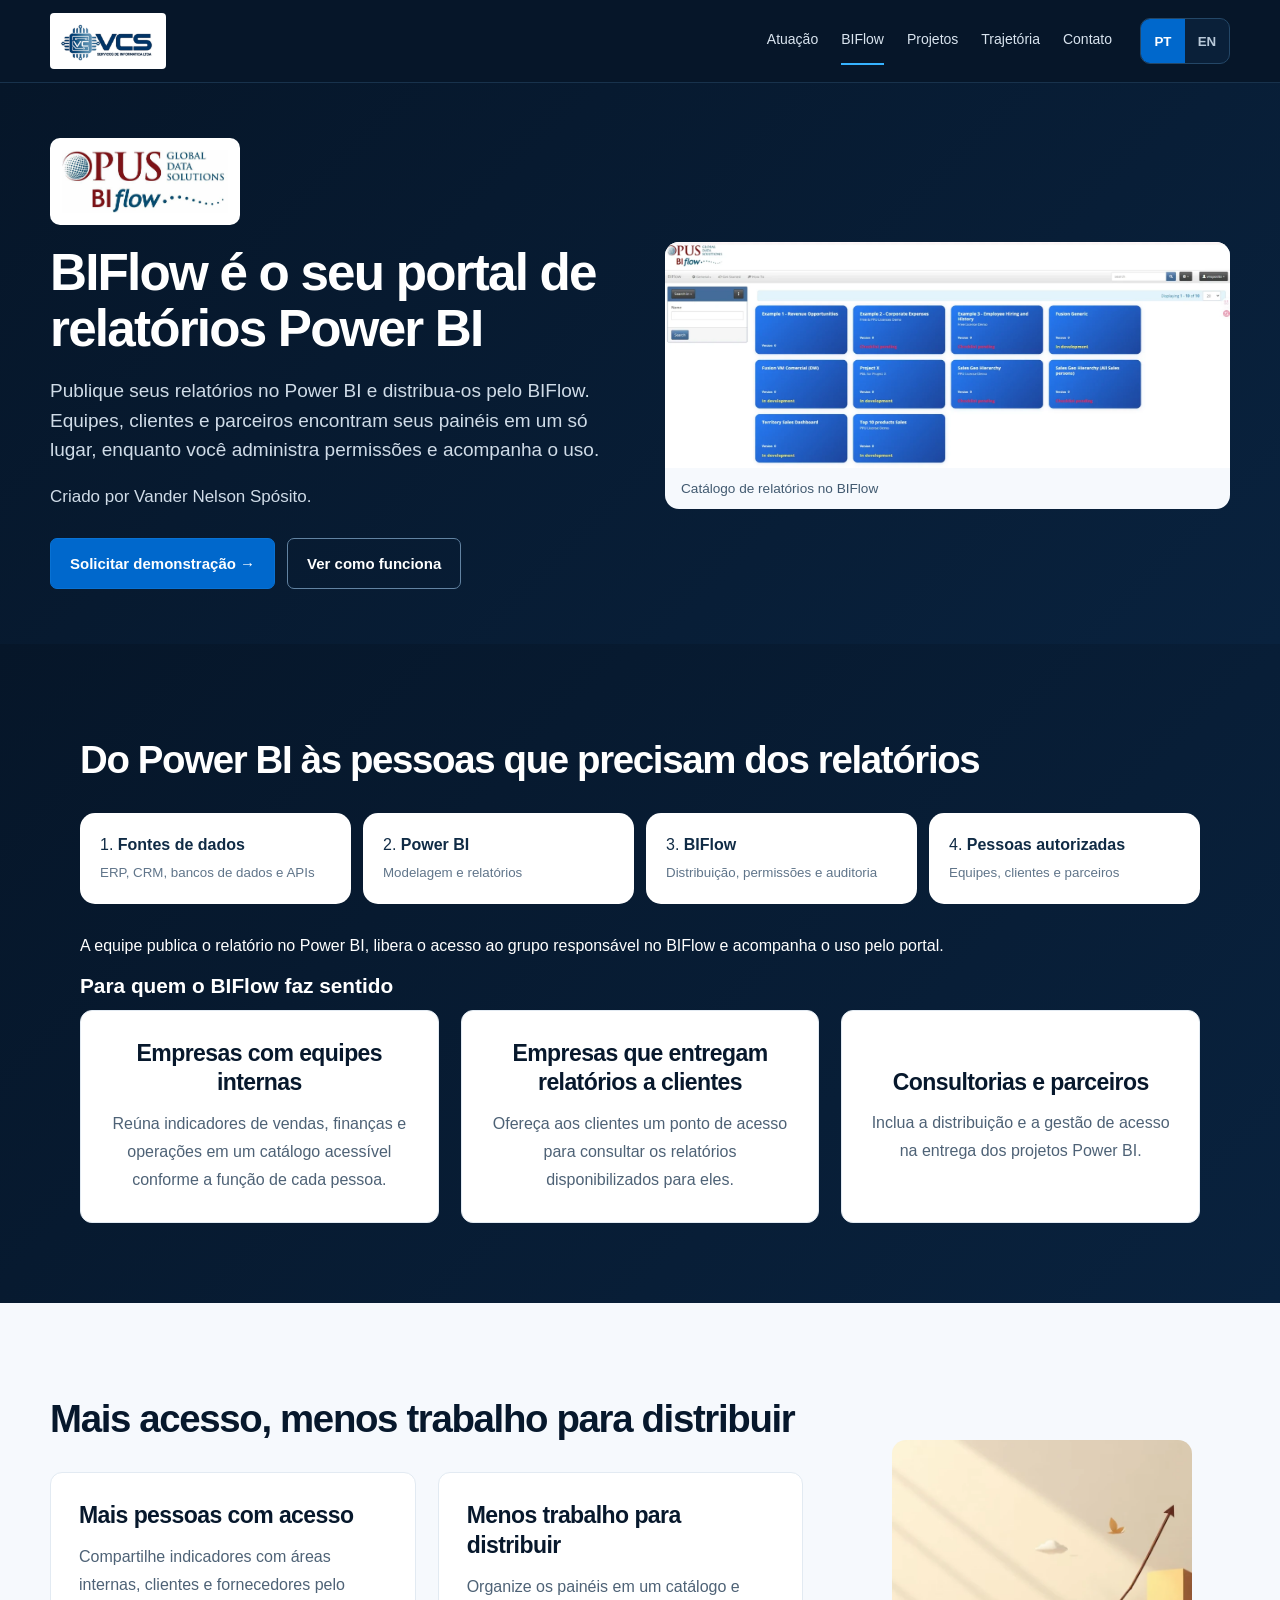
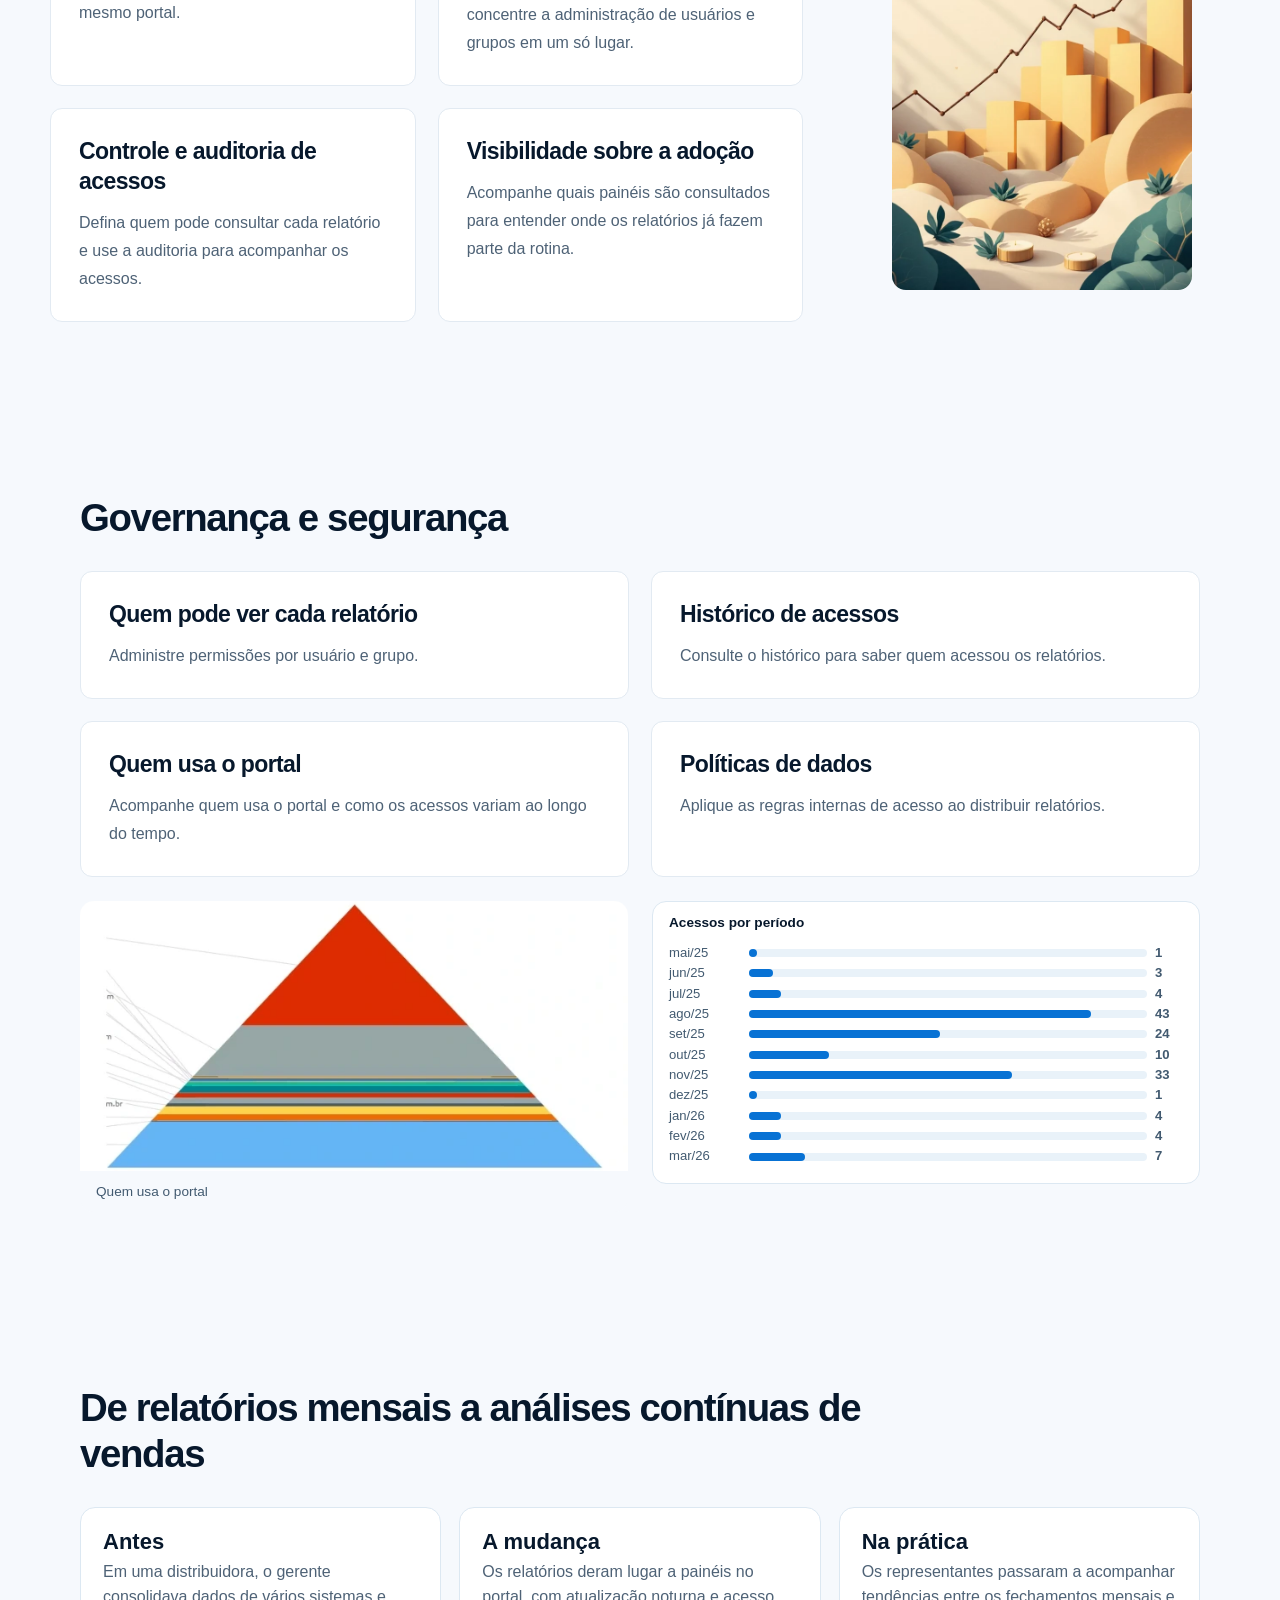
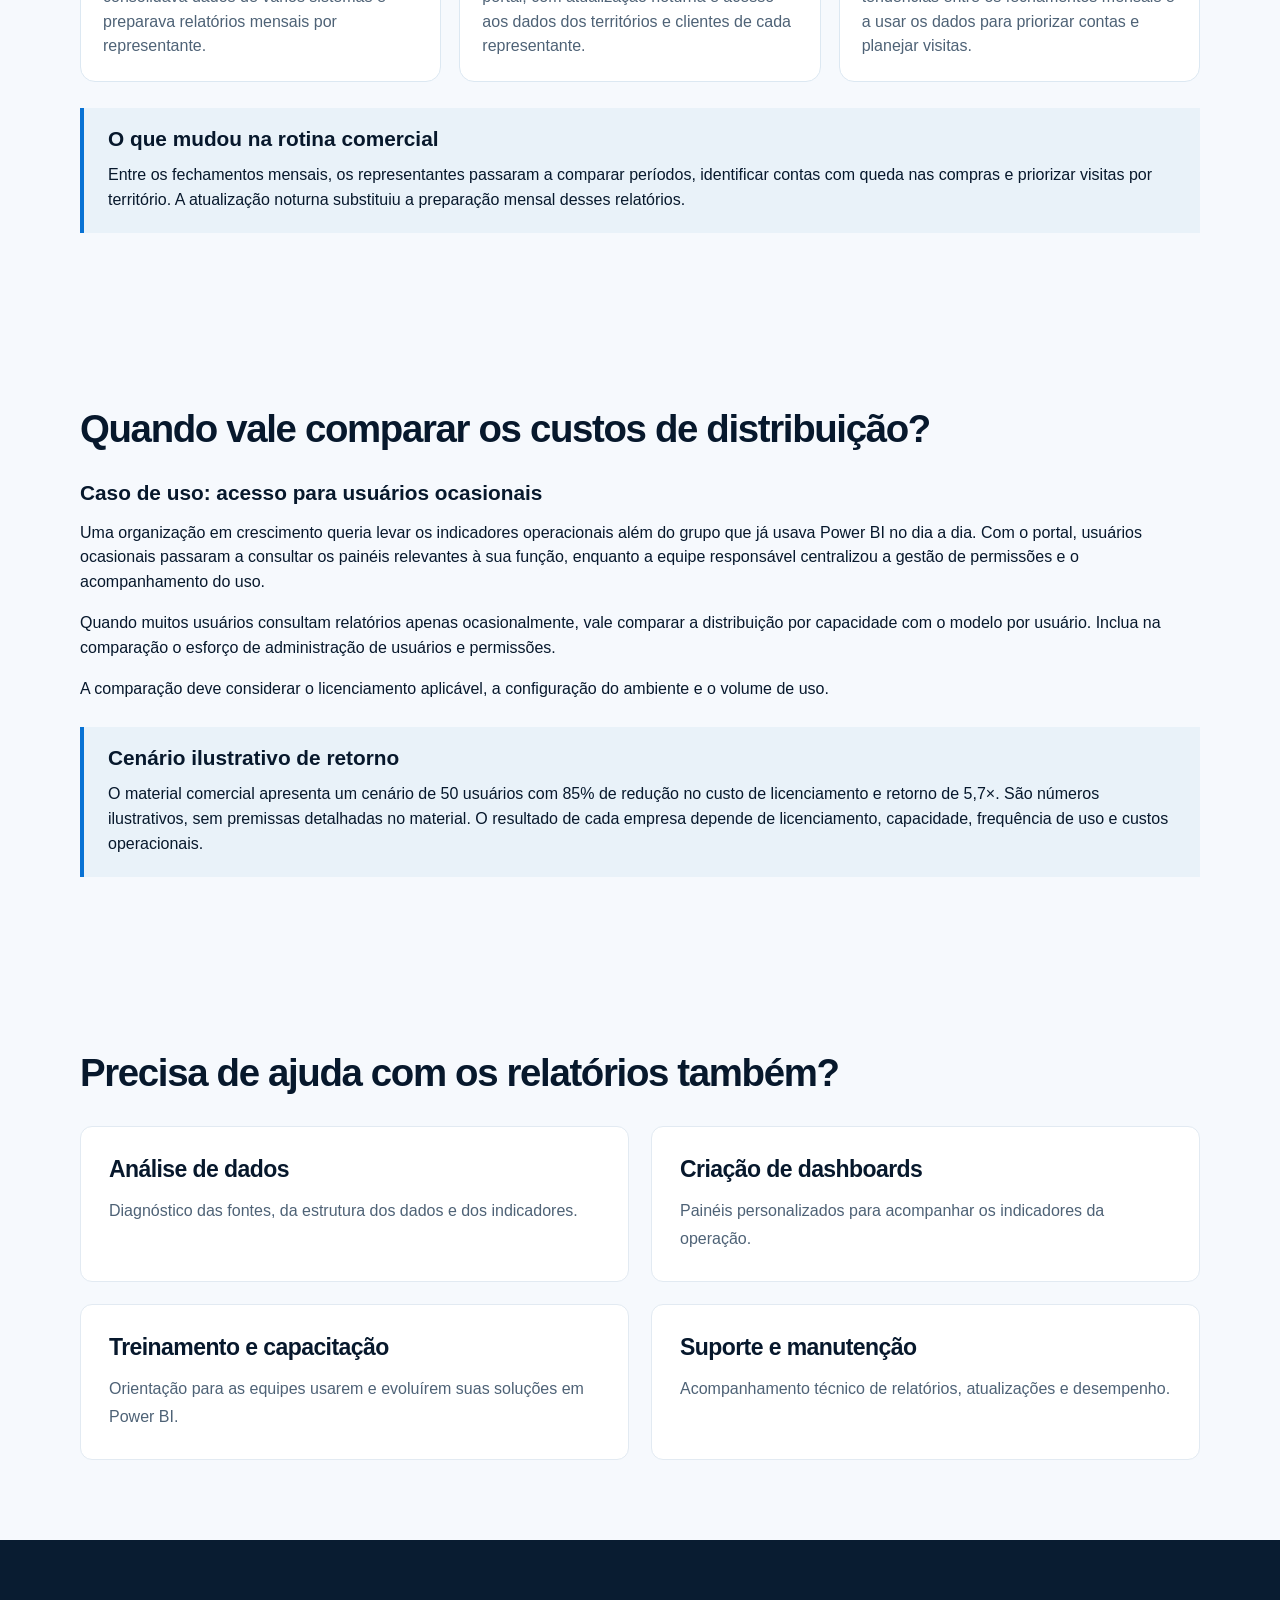
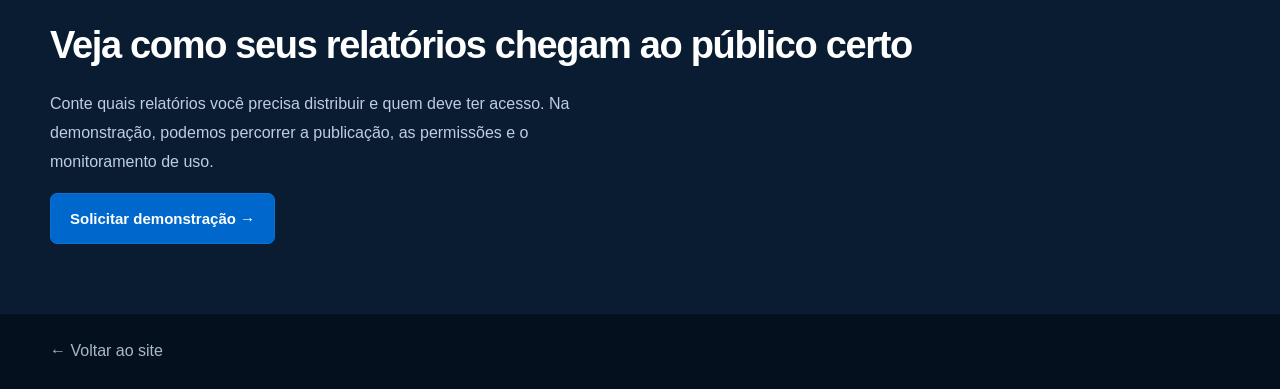
==== commit cc394165: "Ajustes no site" ====
--- a/biflow.html
+++ b/biflow.html
@@ -1,43 +1,35 @@
-<!doctype html><html lang="pt-BR" class="no-js"><head><meta charset="utf-8"><meta name="viewport" content="width=device-width,initial-scale=1"><meta name="description" content="Conheça a atuação de Vander Nelson Spósito no BIFlow: plataforma web para governança, distribuição e administração de dashboards Power BI."><meta name="theme-color" content="#061629"><link rel="icon" href="assets/vcs-logo.png" type="image/png">
-<title>BIFlow Platform | Vander Nelson Spósito</title><link rel="stylesheet" href="styles.css"></head><body>
-<a class="skip-link" href="#main"><span data-pt="Pular para o conteúdo" data-en="Skip to content" >Pular para o conteúdo</span></a>
-<header><div class="wrap nav">
-<a class="brand" href="index.html" aria-label="Vander Nelson Spósito"><img src="assets/vcs-logo.png" class="vcs" alt="VCS" width="169" height="82"></a>
-<button class="menu-toggle" type="button" aria-expanded="false" aria-controls="primary-nav"><span data-pt="Menu" data-en="Menu" >Menu</span> <span aria-hidden="true">☰</span></button>
-<nav id="primary-nav" aria-label="Principal"><a data-pt="Atuação" data-en="Expertise" href="index.html#expertise">Atuação</a><a data-pt="Projetos" data-en="Projects" href="index.html#projects">Projetos</a><a data-pt="Trajetória" data-en="Experience" href="index.html#experience">Trajetória</a><a data-pt="Formação" data-en="Education" href="index.html#credentials">Formação</a><a data-pt="Contato" data-en="Contact" href="index.html#contact">Contato</a><a href="biflow.html" aria-current="page">BIFlow</a></nav>
-<div class="lang" role="group" aria-label="Language / Idioma"><button type="button" class="langBtn active" data-lang="pt" aria-label="Português" aria-pressed="true">PT</button><button type="button" class="langBtn" data-lang="en" aria-label="English" aria-pressed="false">EN</button></div>
-</div></header>
-<main id="main">
-<section class="biHero"><div class="wrap biHeroGrid"><div>
-<div class="biLogoWhite"><img src="assets/biflow-logo.png" class="biLogo" alt="BIFlow · OPUS Global Data Solutions" width="125" height="47"></div>
-<p class="eyebrow">BIFLOW PLATFORM</p>
-<h1 data-pt="Business Intelligence escalável com governança" data-en="Scalable Business Intelligence with governance">Business Intelligence escalável com governança</h1>
-<p class="heroLead" data-pt="O BIFlow adiciona uma camada de governança e distribuição ao Microsoft Power BI para ampliar o acesso a analytics com segurança, controle e menor complexidade operacional." data-en="BIFlow adds a governance and distribution layer to Microsoft Power BI, expanding access to analytics with security, control and lower operational complexity.">O BIFlow adiciona uma camada de governança e distribuição ao Microsoft Power BI para ampliar o acesso a analytics com segurança, controle e menor complexidade operacional.</p>
-<a class="btn" href="#context" data-pt="Entenda o BIFlow ↓" data-en="Explore BIFlow ↓">Entenda o BIFlow ↓</a></div>
-<div class="analyticsIllustration"><p class="illustration-label"><span data-pt="Visão conceitual · ilustração" data-en="Conceptual view · illustration" >Visão conceitual · ilustração</span></p><div class="dashTop"><b>Analytics</b><span>Analytics portal</span></div><div class="dashKpis"><i></i><i></i><i></i></div><div class="dashBody"><div class="dashBars"><i></i><i></i><i></i><i></i><i></i><i></i></div><div class="dashPie">◔</div></div></div>
-</div></section>
-
-<section class="project-role"><div class="wrap"><span data-pt="MINHA CONTRIBUIÇÃO" data-en="MY CONTRIBUTION" class="eyebrow">MINHA CONTRIBUIÇÃO</span><h2 data-pt="Desenvolvimento de produto com visão de negócio" data-en="Product development with a business perspective" >Desenvolvimento de produto com visão de negócio</h2><p data-pt="Atuação no desenvolvimento e na evolução do BIFlow, conectando Power BI Embedded, portal web e administração de usuários, grupos, permissões e auditoria." data-en="Work on BIFlow development and evolution, connecting Power BI Embedded, a web portal and administration of users, groups, permissions and auditing." >Atuação no desenvolvimento e na evolução do BIFlow, conectando Power BI Embedded, portal web e administração de usuários, grupos, permissões e auditoria.</p></div></section><section class="light" id="context"><div class="wrap textSection"><p class="eyebrow" data-pt="O DESAFIO" data-en="THE CHALLENGE">O DESAFIO</p>
-<h2 data-pt="Criar dashboards é só parte do problema" data-en="Building dashboards is only part of the problem">Criar dashboards é só parte do problema</h2>
-<div class="editorial"><div><p data-pt="Empresas modernas produzem dados em ERP, CRM, sistemas financeiros, aplicações de vendas, bancos de dados e APIs. O Power BI transforma esses dados em dashboards e modelos analíticos poderosos. Quando o uso cresce, porém, aparecem desafios de distribuição, permissões, licenciamento, administração e visibilidade sobre quem realmente consome as análises." data-en="Modern organizations generate data across ERP, CRM, financial systems, sales applications, databases and APIs. Power BI turns that data into powerful dashboards and analytical models. As adoption grows, however, challenges emerge around distribution, permissions, licensing, administration and visibility into who actually consumes analytics.">Empresas modernas produzem dados em ERP, CRM, sistemas financeiros, aplicações de vendas, bancos de dados e APIs. O Power BI transforma esses dados em dashboards e modelos analíticos poderosos. Quando o uso cresce, porém, aparecem desafios de distribuição, permissões, licenciamento, administração e visibilidade sobre quem realmente consome as análises.</p>
-<p data-pt="O BIFlow foi desenvolvido para atuar justamente nessa lacuna: uma camada centralizada entre o ambiente analítico e seus stakeholders." data-en="BIFlow was designed specifically for this gap: a centralized layer between the analytics environment and its stakeholders.">O BIFlow foi desenvolvido para atuar justamente nessa lacuna: uma camada centralizada entre o ambiente analítico e seus stakeholders.</p></div>
-<div class="miniIssues"><span data-pt="Usuários e permissões complexos" data-en="Complex users and permissions">Usuários e permissões complexos</span><span data-pt="Custos crescentes de licenciamento" data-en="Growing licensing costs">Custos crescentes de licenciamento</span><span data-pt="Pouca visibilidade de consumo" data-en="Limited usage visibility">Pouca visibilidade de consumo</span><span data-pt="Dependência operacional de TI" data-en="Operational dependency on IT">Dependência operacional de TI</span></div></div></div></section>
-
-<section class="dark"><div class="wrap textSection"><p class="eyebrow" data-pt="ARQUITETURA" data-en="ARCHITECTURE">ARQUITETURA</p><h2 data-pt="Uma camada de governança entre Power BI e os usuários" data-en="A governance layer between Power BI and users">Uma camada de governança entre Power BI e os usuários</h2>
-<div class="flowArchitecture"><div><b data-pt="Fontes de dados" data-en="Data sources">Fontes de dados</b><small>ERP · CRM · APIs · SQL</small></div><em>→</em><div><b>Microsoft Power BI</b><small data-pt="Modelagem · Dashboards" data-en="Modeling · Dashboards">Modelagem · Dashboards</small></div><em>→</em><div class="focus"><b>BIFlow</b><small data-pt="Governança · Distribuição" data-en="Governance · Distribution">Governança · Distribuição</small></div><em>→</em><div><b>Stakeholders</b><small data-pt="Executivos · Clientes · Operações" data-en="Executives · Clients · Operations">Executivos · Clientes · Operações</small></div></div>
-<div class="capGrid"><article><h4 data-pt="Portal centralizado" data-en="Centralized portal">Portal centralizado</h4><p data-pt="Dashboards organizados em um único ponto de acesso." data-en="Dashboards organized in a single access point.">Dashboards organizados em um único ponto de acesso.</p></article><article><h4 data-pt="Controle de acesso" data-en="Access control">Controle de acesso</h4><p data-pt="Permissões baseadas em papéis, usuários e grupos." data-en="Permissions based on roles, users and groups.">Permissões baseadas em papéis, usuários e grupos.</p></article><article><h4 data-pt="Monitoramento e auditoria" data-en="Monitoring and auditing">Monitoramento e auditoria</h4><p data-pt="Visibilidade sobre utilização e acesso às informações." data-en="Visibility into usage and information access.">Visibilidade sobre utilização e acesso às informações.</p></article></div></div></section>
-
-<section class="light"><div class="wrap textSection"><p class="eyebrow" data-pt="MODELO DE DISTRIBUIÇÃO" data-en="DISTRIBUTION MODEL">MODELO DE DISTRIBUIÇÃO</p><h2 data-pt="Escalar analytics sem multiplicar a complexidade" data-en="Scale analytics without multiplying complexity">Escalar analytics sem multiplicar a complexidade</h2>
-<div class="editorial imageRight"><div><p data-pt="Em modelos tradicionais, ampliar o acesso pode exigir licenças individuais, identidades, configuração administrativa e manutenção contínua de permissões. Isso funciona para grupos pequenos, mas se torna oneroso quando executivos, gestores, clientes, fornecedores e outros usuários ocasionais também precisam consultar dashboards." data-en="In traditional models, expanding access may require individual licenses, identities, administrative setup and ongoing permission maintenance. This works for small groups, but becomes costly when executives, managers, clients, suppliers and other occasional users also need dashboard access.">Em modelos tradicionais, ampliar o acesso pode exigir licenças individuais, identidades, configuração administrativa e manutenção contínua de permissões. Isso funciona para grupos pequenos, mas se torna oneroso quando executivos, gestores, clientes, fornecedores e outros usuários ocasionais também precisam consultar dashboards.</p>
-<p data-pt="O BIFlow adota uma abordagem baseada na capacidade analítica do ambiente, permitindo ampliar o acesso de forma controlada e simplificar a gestão centralizada." data-en="BIFlow uses an approach based on the analytical capacity of the environment, enabling broader controlled access while simplifying centralized management.">O BIFlow adota uma abordagem baseada na capacidade analítica do ambiente, permitindo ampliar o acesso de forma controlada e simplificar a gestão centralizada.</p></div>
-<div class="benefitVisual"><b data-pt="Principais benefícios" data-en="Key benefits">Principais benefícios</b><span data-pt="✓ distribuição centralizada de dashboards" data-en="✓ centralized dashboard distribution">✓ distribuição centralizada de dashboards</span><span data-pt="✓ gestão de acessos simplificada" data-en="✓ simplified access management">✓ gestão de acessos simplificada</span><span data-pt="✓ compartilhamento seguro" data-en="✓ secure sharing">✓ compartilhamento seguro</span><span data-pt="✓ governança centralizada" data-en="✓ centralized governance">✓ governança centralizada</span></div></div></div></section>
-
-<section class="dark"><div class="wrap textSection"><p class="eyebrow" data-pt="APLICAÇÕES POSSÍVEIS" data-en="POTENTIAL APPLICATIONS">APLICAÇÕES POSSÍVEIS</p><h2 data-pt="Do relatório estático ao analytics no dia a dia" data-en="From static reporting to everyday analytics">Do relatório estático ao analytics no dia a dia</h2>
-<div class="useCases"><article><div class="caseIcon">↻</div><h4 data-pt="Automação de análises comerciais" data-en="Sales analytics automation">Automação de análises comerciais</h4><p data-pt="Exemplo de aplicação: reunir análises comerciais em dashboards dinâmicos, com atualização e filtros por representante, território e cliente, conforme a configuração do projeto." data-en="Example application: bring sales analytics into dynamic dashboards, with refresh and filters by representative, territory and customer, according to the project configuration.">Exemplo de aplicação: reunir análises comerciais em dashboards dinâmicos, com atualização e filtros por representante, território e cliente, conforme a configuração do projeto.</p></article>
-<article><div class="caseIcon">◎</div><h4 data-pt="Acesso seguro para mais stakeholders" data-en="Secure access for more stakeholders">Acesso seguro para mais stakeholders</h4><p data-pt="Usuários ocasionais acessam somente os dashboards relevantes à sua função, enquanto permissões e consumo são administrados e monitorados centralmente." data-en="Occasional users access only the dashboards relevant to their role, while permissions and consumption are centrally administered and monitored.">Usuários ocasionais acessam somente os dashboards relevantes à sua função, enquanto permissões e consumo são administrados e monitorados centralmente.</p></article></div></div></section>
-
-<section class="light"><div class="wrap textSection"><p class="eyebrow" data-pt="MATURIDADE ANALÍTICA" data-en="ANALYTICS MATURITY">MATURIDADE ANALÍTICA</p><h2 data-pt="De relatórios manuais a analytics corporativo" data-en="From manual reporting to enterprise analytics">De relatórios manuais a analytics corporativo</h2>
-<div class="maturity"><div><b>1</b><span data-pt="Relatórios manuais" data-en="Manual reports">Relatórios manuais</span></div><em>→</em><div><b>2</b><span data-pt="Dashboards iniciais" data-en="Initial dashboards">Dashboards iniciais</span></div><em>→</em><div><b>3</b><span data-pt="Analytics governado" data-en="Governed analytics">Analytics governado</span></div><em>→</em><div class="focus"><b>4</b><span data-pt="Analytics corporativo" data-en="Enterprise analytics">Analytics corporativo</span></div></div>
-<p class="closing" data-pt="O valor real da Business Intelligence aparece quando analytics deixa de ser uma ferramenta restrita a especialistas e passa a fazer parte das operações e decisões do dia a dia." data-en="The real value of Business Intelligence emerges when analytics stops being a tool restricted to specialists and becomes part of everyday operations and decisions.">O valor real da Business Intelligence aparece quando analytics deixa de ser uma ferramenta restrita a especialistas e passa a fazer parte das operações e decisões do dia a dia.</p></div></section>
-<section class="contact"><div class="wrap"><h2 data-pt="Vamos conversar sobre dados e governança?" data-en="Let’s talk about data and governance?" >Vamos conversar sobre dados e governança?</h2><a data-pt="Fale comigo →" data-en="Contact me →" class="btn" href="index.html#contact">Fale comigo →</a></div></section></main><footer><div class="wrap"><a href="index.html" data-pt="← Voltar ao site" data-en="← Back to website">← Voltar ao site</a></div></footer>
+<!doctype html><html lang="pt-BR" class="no-js"><head><meta charset="utf-8"><meta name="viewport" content="width=device-width,initial-scale=1"><meta name="description" content="Conheça o BIFlow, criado por Vander Nelson Spósito: plataforma web para governança, distribuição e administração de dashboards Power BI."><meta name="theme-color" content="#061629"><link rel="icon" href="assets/vcs-logo.png" type="image/png">
+<title>BIFlow | Distribuição e governança de Power BI</title>
+<meta property="og:type" content="article"><meta property="og:title" content="BIFlow | Distribuição e governança de Power BI"><meta property="og:description" content="Criado por Vander Nelson Spósito, o BIFlow centraliza a distribuição de relatórios Power BI, as permissões e a auditoria de acessos."><link rel="stylesheet" href="styles.css"><meta property="og:image" content="assets/biflow-portal.webp">
+</head><body>
+<a class="skip-link" href="#main"><span data-pt="Pular para o conteúdo" data-en="Skip to content" >Pular para o conteúdo</span></a>
+<header><div class="wrap nav">
+<a class="brand" href="index.html" aria-label="Vander Nelson Spósito"><img src="assets/vcs-logo.png" class="vcs" alt="VCS" width="163" height="88"></a>
+<button class="menu-toggle" type="button" aria-expanded="false" aria-controls="primary-nav"><span data-pt="Menu" data-en="Menu" >Menu</span> <span aria-hidden="true">☰</span></button>
+<nav id="primary-nav" aria-label="Principal"><a data-pt="Atuação" data-en="Expertise" href="index.html#expertise">Atuação</a><a href="biflow.html" aria-current="page">BIFlow</a><a data-pt="Projetos" data-en="Projects" href="index.html#projects">Projetos</a><a data-pt="Trajetória" data-en="Experience" href="index.html#experience">Trajetória</a><a data-pt="Contato" data-en="Contact" href="index.html#contact">Contato</a></nav>
+<div class="lang" role="group" aria-label="Language / Idioma"><button type="button" class="langBtn active" data-lang="pt" aria-label="Português" aria-pressed="true">PT</button><button type="button" class="langBtn" data-lang="en" aria-label="English" aria-pressed="false">EN</button></div>
+</div></header>
+<main id="main">
+<section class="biHero"><div class="wrap biHeroGrid"><div>
+<img class="biflow-brand" src="assets/biflow-opus.png" width="790" height="300" alt="BIFlow · OPUS Global Data Solutions">
+<h1 data-pt="BIFlow é o seu portal de relatórios Power BI" data-en="BIFlow is your Power BI reporting portal">BIFlow é o seu portal de relatórios Power BI</h1><p data-pt="Publique seus relatórios no Power BI e distribua-os pelo BIFlow. Equipes, clientes e parceiros encontram seus painéis em um só lugar, enquanto você administra permissões e acompanha o uso." data-en="Publish your reports in Power BI and distribute them through BIFlow. Teams, customers and partners find their dashboards in one place, while you manage permissions and track usage." class="heroLead">Publique seus relatórios no Power BI e distribua-os pelo BIFlow. Equipes, clientes e parceiros encontram seus painéis em um só lugar, enquanto você administra permissões e acompanha o uso.</p>
+<p class="biflow-byline" data-pt="Criado por Vander Nelson Spósito." data-en="Created by Vander Nelson Spósito.">Criado por Vander Nelson Spósito.</p><div class="actions"><a data-pt="Solicitar demonstração →" data-en="Request a demo →" class="btn" href="mailto:vnsposito@gmail.com?subject=Demonstra%C3%A7%C3%A3o%20BIFlow">Solicitar demonstração →</a><a data-pt="Ver como funciona" data-en="See how it works" class="ghost" href="#architecture">Ver como funciona</a></div></div><figure class="biflow-figure"><img src="assets/biflow-portal.webp" width="1440" height="577" alt=""><figcaption data-pt="Catálogo de relatórios no BIFlow" data-en="Report catalog in BIFlow">Catálogo de relatórios no BIFlow</figcaption></figure></div></section>
+<section class="dark" id="architecture"><div class="wrap textSection">
+<h2 data-pt="Do Power BI às pessoas que precisam dos relatórios" data-en="From Power BI to the people who need the reports">Do Power BI às pessoas que precisam dos relatórios</h2>
+<ol class="flowArchitecture executive-flow"><li><strong data-pt="Fontes de dados" data-en="Data sources">Fontes de dados</strong><small data-pt="ERP, CRM, bancos de dados e APIs" data-en="ERP, CRM, databases and APIs">ERP, CRM, bancos de dados e APIs</small></li><li><strong data-pt="Power BI" data-en="Power BI">Power BI</strong><small data-pt="Modelagem e relatórios" data-en="Modeling and reports">Modelagem e relatórios</small></li><li><strong data-pt="BIFlow" data-en="BIFlow">BIFlow</strong><small data-pt="Distribuição, permissões e auditoria" data-en="Distribution, permissions and auditing">Distribuição, permissões e auditoria</small></li><li><strong data-pt="Pessoas autorizadas" data-en="Authorized people">Pessoas autorizadas</strong><small data-pt="Equipes, clientes e parceiros" data-en="Teams, customers and partners">Equipes, clientes e parceiros</small></li></ol><p data-pt="A equipe publica o relatório no Power BI, libera o acesso ao grupo responsável no BIFlow e acompanha o uso pelo portal." data-en="The team publishes the report in Power BI, grants access to the relevant group in BIFlow and monitors usage through the portal.">A equipe publica o relatório no Power BI, libera o acesso ao grupo responsável no BIFlow e acompanha o uso pelo portal.</p>
+<h3 data-pt="Para quem o BIFlow faz sentido" data-en="Who BIFlow is for" class="biflow-subheading">Para quem o BIFlow faz sentido</h3><div class="cards biflow-benefits biflow-audience"><article><h3 data-pt="Empresas com equipes internas" data-en="Organizations with internal teams">Empresas com equipes internas</h3><p data-pt="Reúna indicadores de vendas, finanças e operações em um catálogo acessível conforme a função de cada pessoa." data-en="Bring sales, finance and operations metrics together in a catalog with role-based access.">Reúna indicadores de vendas, finanças e operações em um catálogo acessível conforme a função de cada pessoa.</p></article><article><h3 data-pt="Empresas que entregam relatórios a clientes" data-en="Companies delivering reports to clients">Empresas que entregam relatórios a clientes</h3><p data-pt="Ofereça aos clientes um ponto de acesso para consultar os relatórios disponibilizados para eles." data-en="Give customers one place to view the reports made available to them.">Ofereça aos clientes um ponto de acesso para consultar os relatórios disponibilizados para eles.</p></article><article><h3 data-pt="Consultorias e parceiros" data-en="Consultancies and partners">Consultorias e parceiros</h3><p data-pt="Inclua a distribuição e a gestão de acesso na entrega dos projetos Power BI." data-en="Include report distribution and access management in your Power BI project delivery.">Inclua a distribuição e a gestão de acesso na entrega dos projetos Power BI.</p></article></div></div></section>
+<section class="light" id="benefits"><div class="wrap biHeroGrid"><div><h2 data-pt="Mais acesso, menos trabalho para distribuir" data-en="Broader access, less work distributing reports">Mais acesso, menos trabalho para distribuir</h2><div class="cards biflow-benefits"><article><h3 data-pt="Mais pessoas com acesso" data-en="Broader access">Mais pessoas com acesso</h3><p data-pt="Compartilhe indicadores com áreas internas, clientes e fornecedores pelo mesmo portal." data-en="Share metrics with internal teams, customers and suppliers through the same portal.">Compartilhe indicadores com áreas internas, clientes e fornecedores pelo mesmo portal.</p></article><article><h3 data-pt="Menos trabalho para distribuir" data-en="Less work distributing reports">Menos trabalho para distribuir</h3><p data-pt="Organize os painéis em um catálogo e concentre a administração de usuários e grupos em um só lugar." data-en="Organize dashboards in a catalog and manage users and groups in one place.">Organize os painéis em um catálogo e concentre a administração de usuários e grupos em um só lugar.</p></article><article><h3 data-pt="Controle e auditoria de acessos" data-en="Access control and auditing">Controle e auditoria de acessos</h3><p data-pt="Defina quem pode consultar cada relatório e use a auditoria para acompanhar os acessos." data-en="Decide who can view each report and use audit records to track access.">Defina quem pode consultar cada relatório e use a auditoria para acompanhar os acessos.</p></article><article><h3 data-pt="Visibilidade sobre a adoção" data-en="Visibility into adoption">Visibilidade sobre a adoção</h3><p data-pt="Acompanhe quais painéis são consultados para entender onde os relatórios já fazem parte da rotina." data-en="Track which dashboards are viewed to understand where reports have become part of daily work.">Acompanhe quais painéis são consultados para entender onde os relatórios já fazem parte da rotina.</p></article></div></div><figure class="biflow-figure"><img src="assets/biflow-scale.webp" width="667" height="1000" alt=""></figure></div></section>
+<section class="light" id="governance"><div class="wrap textSection"><h2 data-pt="Governança e segurança" data-en="Governance and security">Governança e segurança</h2><div class="cards biflow-benefits"><article><h3 data-pt="Quem pode ver cada relatório" data-en="Who can see each report">Quem pode ver cada relatório</h3><p data-pt="Administre permissões por usuário e grupo." data-en="Manage permissions by user and group.">Administre permissões por usuário e grupo.</p></article><article><h3 data-pt="Histórico de acessos" data-en="Access history">Histórico de acessos</h3><p data-pt="Consulte o histórico para saber quem acessou os relatórios." data-en="Check the history to see who accessed the reports.">Consulte o histórico para saber quem acessou os relatórios.</p></article><article><h3 data-pt="Quem usa o portal" data-en="Who uses the portal">Quem usa o portal</h3><p data-pt="Acompanhe quem usa o portal e como os acessos variam ao longo do tempo." data-en="See who uses the portal and how access varies over time.">Acompanhe quem usa o portal e como os acessos variam ao longo do tempo.</p></article><article><h3 data-pt="Políticas de dados" data-en="Data policies">Políticas de dados</h3><p data-pt="Aplique as regras internas de acesso ao distribuir relatórios." data-en="Apply internal access policies when distributing reports.">Aplique as regras internas de acesso ao distribuir relatórios.</p></article></div><div class="biflow-chart-grid"><figure class="biflow-figure"><img src="assets/biflow-pyramid.webp" width="646" height="318" alt="" loading="lazy"><figcaption data-pt="Quem usa o portal" data-en="Who uses the portal">Quem usa o portal</figcaption></figure><figure class="biflow-figure usage-chart"><figcaption data-pt="Acessos por período" data-en="Access by period">Acessos por período</figcaption><ul><li><span data-pt="mai/25" data-en="May/25">mai/25</span><span class="usage-track" aria-hidden="true"><i style="--bar-width:2%"></i></span><strong>1</strong></li><li><span data-pt="jun/25" data-en="Jun/25">jun/25</span><span class="usage-track" aria-hidden="true"><i style="--bar-width:6%"></i></span><strong>3</strong></li><li><span data-pt="jul/25" data-en="Jul/25">jul/25</span><span class="usage-track" aria-hidden="true"><i style="--bar-width:8%"></i></span><strong>4</strong></li><li><span data-pt="ago/25" data-en="Aug/25">ago/25</span><span class="usage-track" aria-hidden="true"><i style="--bar-width:86%"></i></span><strong>43</strong></li><li><span data-pt="set/25" data-en="Sep/25">set/25</span><span class="usage-track" aria-hidden="true"><i style="--bar-width:48%"></i></span><strong>24</strong></li><li><span data-pt="out/25" data-en="Oct/25">out/25</span><span class="usage-track" aria-hidden="true"><i style="--bar-width:20%"></i></span><strong>10</strong></li><li><span data-pt="nov/25" data-en="Nov/25">nov/25</span><span class="usage-track" aria-hidden="true"><i style="--bar-width:66%"></i></span><strong>33</strong></li><li><span data-pt="dez/25" data-en="Dec/25">dez/25</span><span class="usage-track" aria-hidden="true"><i style="--bar-width:2%"></i></span><strong>1</strong></li><li><span data-pt="jan/26" data-en="Jan/26">jan/26</span><span class="usage-track" aria-hidden="true"><i style="--bar-width:8%"></i></span><strong>4</strong></li><li><span data-pt="fev/26" data-en="Feb/26">fev/26</span><span class="usage-track" aria-hidden="true"><i style="--bar-width:8%"></i></span><strong>4</strong></li><li><span data-pt="mar/26" data-en="Mar/26">mar/26</span><span class="usage-track" aria-hidden="true"><i style="--bar-width:14%"></i></span><strong>7</strong></li></ul></figure></div></div></section>
+<section class="light" id="context"><div class="wrap textSection">
+<h2 data-pt="De relatórios mensais a análises contínuas de vendas" data-en="From monthly reports to continuous sales analysis">De relatórios mensais a análises contínuas de vendas</h2>
+<div class="capGrid executive-case"><article><h3 data-pt="Antes" data-en="Before">Antes</h3><p data-pt="Em uma distribuidora, o gerente consolidava dados de vários sistemas e preparava relatórios mensais por representante." data-en="At a distributor, a manager combined data from several systems and prepared monthly reports for each sales representative.">Em uma distribuidora, o gerente consolidava dados de vários sistemas e preparava relatórios mensais por representante.</p></article><article><h3 data-pt="A mudança" data-en="The change">A mudança</h3><p data-pt="Os relatórios deram lugar a painéis no portal, com atualização noturna e acesso aos dados dos territórios e clientes de cada representante." data-en="The reports were replaced by portal dashboards with nightly refreshes and access to each representative’s territories and accounts.">Os relatórios deram lugar a painéis no portal, com atualização noturna e acesso aos dados dos territórios e clientes de cada representante.</p></article><article><h3 data-pt="Na prática" data-en="In practice">Na prática</h3><p data-pt="Os representantes passaram a acompanhar tendências entre os fechamentos mensais e a usar os dados para priorizar contas e planejar visitas." data-en="Representatives could track trends between monthly closes and use the data to prioritize accounts and plan visits.">Os representantes passaram a acompanhar tendências entre os fechamentos mensais e a usar os dados para priorizar contas e planejar visitas.</p></article></div>
+<div class="biflow-impact"><h3 data-pt="O que mudou na rotina comercial" data-en="What changed for the sales team">O que mudou na rotina comercial</h3><p data-pt="Entre os fechamentos mensais, os representantes passaram a comparar períodos, identificar contas com queda nas compras e priorizar visitas por território. A atualização noturna substituiu a preparação mensal desses relatórios." data-en="Between monthly closes, representatives could compare periods, identify accounts with declining purchases and prioritize visits by territory. Nightly refreshes replaced the monthly preparation of those reports.">Entre os fechamentos mensais, os representantes passaram a comparar períodos, identificar contas com queda nas compras e priorizar visitas por território. A atualização noturna substituiu a preparação mensal desses relatórios.</p></div></div></section>
+
+
+<section class="light" id="distribution"><div class="wrap textSection">
+<h2 data-pt="Quando vale comparar os custos de distribuição?" data-en="When should you compare distribution costs?">Quando vale comparar os custos de distribuição?</h2>
+<h3 data-pt="Caso de uso: acesso para usuários ocasionais" data-en="Use case: access for occasional users" class="biflow-subheading">Caso de uso: acesso para usuários ocasionais</h3><p data-pt="Uma organização em crescimento queria levar os indicadores operacionais além do grupo que já usava Power BI no dia a dia. Com o portal, usuários ocasionais passaram a consultar os painéis relevantes à sua função, enquanto a equipe responsável centralizou a gestão de permissões e o acompanhamento do uso." data-en="A growing organization wanted to extend operational reporting beyond its daily Power BI users. With the portal, occasional users could view dashboards relevant to their roles while the responsible team centralized permission management and usage monitoring.">Uma organização em crescimento queria levar os indicadores operacionais além do grupo que já usava Power BI no dia a dia. Com o portal, usuários ocasionais passaram a consultar os painéis relevantes à sua função, enquanto a equipe responsável centralizou a gestão de permissões e o acompanhamento do uso.</p><p data-pt="Quando muitos usuários consultam relatórios apenas ocasionalmente, vale comparar a distribuição por capacidade com o modelo por usuário. Inclua na comparação o esforço de administração de usuários e permissões." data-en="When many users only view reports occasionally, it is worth comparing capacity-based and per-user distribution. Include the effort of managing users and permissions in the comparison.">Quando muitos usuários consultam relatórios apenas ocasionalmente, vale comparar a distribuição por capacidade com o modelo por usuário. Inclua na comparação o esforço de administração de usuários e permissões.</p><p data-pt="A comparação deve considerar o licenciamento aplicável, a configuração do ambiente e o volume de uso." data-en="The comparison should account for applicable licensing, environment configuration and usage volume.">A comparação deve considerar o licenciamento aplicável, a configuração do ambiente e o volume de uso.</p>
+<div class="biflow-impact"><h3 data-pt="Cenário ilustrativo de retorno" data-en="Illustrative return scenario">Cenário ilustrativo de retorno</h3><p data-pt="O material comercial apresenta um cenário de 50 usuários com 85% de redução no custo de licenciamento e retorno de 5,7×. São números ilustrativos, sem premissas detalhadas no material. O resultado de cada empresa depende de licenciamento, capacidade, frequência de uso e custos operacionais." data-en="The product presentation shows a 50-user scenario with an 85% reduction in licensing costs and a 5.7× return. These figures are illustrative and the presentation does not detail its assumptions. Actual results depend on licensing, capacity, usage frequency and operating costs.">O material comercial apresenta um cenário de 50 usuários com 85% de redução no custo de licenciamento e retorno de 5,7×. São números ilustrativos, sem premissas detalhadas no material. O resultado de cada empresa depende de licenciamento, capacidade, frequência de uso e custos operacionais.</p></div></div></section>
+<section class="light" id="power-bi-services"><div class="wrap textSection"><h2 data-pt="Precisa de ajuda com os relatórios também?" data-en="Need help with your reports too?">Precisa de ajuda com os relatórios também?</h2><div class="cards biflow-benefits"><article><h3 data-pt="Análise de dados" data-en="Data analysis">Análise de dados</h3><p data-pt="Diagnóstico das fontes, da estrutura dos dados e dos indicadores." data-en="Assessment of sources, data structures and metrics.">Diagnóstico das fontes, da estrutura dos dados e dos indicadores.</p></article><article><h3 data-pt="Criação de dashboards" data-en="Dashboard development">Criação de dashboards</h3><p data-pt="Painéis personalizados para acompanhar os indicadores da operação." data-en="Custom dashboards to track operational metrics.">Painéis personalizados para acompanhar os indicadores da operação.</p></article><article><h3 data-pt="Treinamento e capacitação" data-en="Training and enablement">Treinamento e capacitação</h3><p data-pt="Orientação para as equipes usarem e evoluírem suas soluções em Power BI." data-en="Help teams use and improve their Power BI solutions.">Orientação para as equipes usarem e evoluírem suas soluções em Power BI.</p></article><article><h3 data-pt="Suporte e manutenção" data-en="Support and maintenance">Suporte e manutenção</h3><p data-pt="Acompanhamento técnico de relatórios, atualizações e desempenho." data-en="Technical support for reports, refreshes and performance.">Acompanhamento técnico de relatórios, atualizações e desempenho.</p></article></div></div></section>
+<section class="contact"><div class="wrap"><h2 data-pt="Veja como seus relatórios chegam ao público certo" data-en="See how your reports reach the right people">Veja como seus relatórios chegam ao público certo</h2><p data-pt="Conte quais relatórios você precisa distribuir e quem deve ter acesso. Na demonstração, podemos percorrer a publicação, as permissões e o monitoramento de uso." data-en="Tell me which reports you need to distribute and who should have access. In the demo, we can walk through publishing, permissions and usage monitoring.">Conte quais relatórios você precisa distribuir e quem deve ter acesso. Na demonstração, podemos percorrer a publicação, as permissões e o monitoramento de uso.</p><a data-pt="Solicitar demonstração →" data-en="Request a demo →" class="btn" href="mailto:vnsposito@gmail.com?subject=Demonstra%C3%A7%C3%A3o%20BIFlow">Solicitar demonstração →</a></div></section></main><footer><div class="wrap"><a href="index.html" data-pt="← Voltar ao site" data-en="← Back to website">← Voltar ao site</a></div></footer>
 <script src="script.js" defer></script></body></html>
--- a/styles.css
+++ b/styles.css
@@ -4,7 +4,7 @@
 .heroLead{font-size:19px!important;max-width:700px}.analyticsIllustration{background:#fff;border-radius:22px;padding:24px;color:#09203a;box-shadow:0 24px 60px #0005}
 .dashTop{display:flex;justify-content:space-between;border-bottom:1px solid #d9e6f1;padding-bottom:12px}.dashTop span{color:#647b90}.dashKpis{display:grid;grid-template-columns:repeat(3,1fr);gap:12px;margin:18px 0}.dashKpis i{height:54px;background:linear-gradient(135deg,#e7f4ff,#b7ddfb);border-radius:10px}
 .dashBody{display:grid;grid-template-columns:2fr 1fr;gap:20px;align-items:center}.dashBars{height:180px;display:flex;align-items:flex-end;gap:12px;border-left:1px solid #b7cde0;border-bottom:1px solid #b7cde0;padding:12px}.dashBars i{flex:1;background:linear-gradient(#18bde2,#087cf0);border-radius:5px 5px 0 0}.dashBars i:nth-child(1){height:35%}.dashBars i:nth-child(2){height:58%}.dashBars i:nth-child(3){height:45%}.dashBars i:nth-child(4){height:78%}.dashBars i:nth-child(5){height:66%}.dashBars i:nth-child(6){height:92%}.dashPie{font-size:110px;color:#118af3;text-align:center}
-.textSection{max-width:1120px}.editorial{display:grid;grid-template-columns:1.4fr .6fr;gap:50px;align-items:start}.editorial p,.closing{font-size:18px;color:#52687d}.dark .editorial p,.dark .closing{color:#cad7e4}.miniIssues{display:grid;gap:10px}.miniIssues span,.benefitVisual span{background:#fff;border:1px solid #dce8f2;border-radius:12px;padding:13px 16px;color:#17314b}.flowArchitecture{display:grid;grid-template-columns:1fr auto 1fr auto 1fr auto 1fr;gap:12px;align-items:center;margin:30px 0}.flowArchitecture div{background:#fff;color:#102b45;border-radius:15px;padding:22px;text-align:center}.flowArchitecture .focus{outline:2px solid #0787ff}.flowArchitecture small{display:block;color:#60758a;margin-top:5px}.flowArchitecture em{font-size:26px;color:#3aaeff}.capGrid{display:grid;grid-template-columns:repeat(3,1fr);gap:18px}.capGrid article{background:#0d2945;border:1px solid #1d4669;border-radius:15px;padding:22px}.capGrid h4{margin:0 0 6px}.capGrid p{color:#c3d2e0;margin:0}.benefitVisual{background:#eaf5ff;border-radius:20px;padding:25px;display:grid;gap:10px}.benefitVisual b{font-size:20px}.useCases{display:grid;grid-template-columns:1fr 1fr;gap:22px}.useCases article{background:#0d2945;border:1px solid #1d4669;border-radius:18px;padding:26px}.caseIcon{font-size:42px;color:#26c8eb}.useCases h4{font-size:22px;margin:8px 0}.useCases p{color:#c9d7e4}.maturity{display:grid;grid-template-columns:1fr auto 1fr auto 1fr auto 1fr;gap:12px;align-items:center;margin:30px 0}.maturity div{background:#fff;border:1px solid #d8e6f1;border-radius:15px;padding:22px;text-align:center}.maturity b{display:block;color:#0787ff;font-size:28px}.maturity span{display:block}.maturity .focus{background:#e9f5ff;border-color:#0787ff}.maturity em{font-size:24px;color:#0787ff}
+.textSection{max-width:1120px}.editorial{display:grid;grid-template-columns:1.4fr .6fr;gap:50px;align-items:start}.editorial p,.closing{font-size:18px;color:#52687d}.dark .editorial p,.dark .closing{color:#cad7e4}.miniIssues{display:grid;gap:10px}.miniIssues span,.benefitVisual span{background:#fff;border:1px solid #dce8f2;border-radius:12px;padding:13px 16px;color:#17314b}.flowArchitecture{display:grid;grid-template-columns:1fr auto 1fr auto 1fr auto 1fr;gap:12px;align-items:center;margin:30px 0}.flowArchitecture div{background:#fff;color:#102b45;border-radius:15px;padding:22px;text-align:center}.flowArchitecture .focus{outline:2px solid #0787ff}.flowArchitecture small{display:block;color:#60758a;margin-top:5px}.flowArchitecture em{font-size:26px;color:#3aaeff}.capGrid{display:grid;grid-template-columns:repeat(3,1fr);gap:18px}.capGrid article{background:#0d2945;border:1px solid #1d4669;border-radius:15px;padding:22px}.capGrid h3{margin:0 0 6px}.capGrid p{color:#c3d2e0;margin:0}.benefitVisual{background:#eaf5ff;border-radius:20px;padding:25px;display:grid;gap:10px}.benefitVisual b{font-size:20px}.useCases{display:grid;grid-template-columns:1fr 1fr;gap:22px}.useCases article{background:#0d2945;border:1px solid #1d4669;border-radius:18px;padding:26px}.caseIcon{font-size:42px;color:#26c8eb}.useCases h3{font-size:22px;margin:8px 0}.useCases p{color:#c9d7e4}.maturity{display:grid;grid-template-columns:1fr auto 1fr auto 1fr auto 1fr;gap:12px;align-items:center;margin:30px 0}.maturity div{background:#fff;border:1px solid #d8e6f1;border-radius:15px;padding:22px;text-align:center}.maturity b{display:block;color:#0787ff;font-size:28px}.maturity span{display:block}.maturity .focus{background:#e9f5ff;border-color:#0787ff}.maturity em{font-size:24px;color:#0787ff}
 @media(max-width:800px){.editorial,.useCases{grid-template-columns:1fr}.flowArchitecture,.maturity{grid-template-columns:1fr}.flowArchitecture em,.maturity em{transform:rotate(90deg);text-align:center}.capGrid{grid-template-columns:1fr}.dashPie{font-size:75px}}
 /* Recruitment-focused profile and shared navigation, September 2026. */
 :root{--blue:#0879e6;--muted:#4e6276}
@@ -53,7 +53,7 @@
 h2{font-size:clamp(28px,3vw,40px);line-height:1.2;letter-spacing:-.035em;margin:13px 0 30px;max-width:900px}
 .section-intro{font-size:17px;max-width:760px;color:var(--muted);margin:-12px 0 32px}
 .dark .section-intro{color:#b7cadd}
-.cards{grid-template-columns:repeat(3,minmax(0,1fr));gap:22px}
+.cards{grid-template-columns:repeat(2,minmax(0,1fr));gap:22px}
 .cards article{padding:28px;border-radius:12px;display:flex;flex-direction:column}
 .card-number{color:#096fc2;font-size:13px;font-weight:700;margin-bottom:22px}
 .cards h3{font-size:23px;line-height:1.3;letter-spacing:-.025em;margin:0 0 12px}
@@ -78,7 +78,7 @@
 .experience .role{color:#0864a3;font-weight:600;font-size:13px;line-height:1.6}
 .experience article>p{font-size:16px;line-height:1.8;color:var(--muted)}
 .credentials{background:#fff}
-.credential-grid{display:grid;grid-template-columns:.7fr 1fr 1.3fr;gap:36px}
+.credential-grid{display:grid;grid-template-columns:.7fr 1.3fr;gap:36px}
 .credential-grid article{border-top:2px solid #c6d9e9;padding-top:20px}
 .credential-grid h3{font-size:19px;margin:0 0 15px}
 .credential-grid ul{margin:0;padding:0;list-style:none;color:var(--muted);font-size:14px}
@@ -124,7 +124,6 @@
   .case-card h3{font-size:22px}
   .experience article{gap:26px}
   .credential-grid{gap:24px;grid-template-columns:1fr 1fr}
-  .credential-grid article:last-child{grid-column:1/-1}
   .contactGrid{grid-template-columns:1fr 1fr}
   .contact h2{font-size:31px}
 }
@@ -146,7 +145,6 @@
   h2{font-size:31px}
   .section-intro{font-size:16px}
   .experience article{grid-template-columns:1fr;gap:13px;padding:25px 0}
-  .credential-grid article:last-child{grid-column:auto}
   .contactGrid{gap:24px}
   .contact{padding:52px 0}
   .footer-row{flex-direction:column;gap:6px}
@@ -156,4 +154,83 @@
 @media(prefers-reduced-motion:reduce){html{scroll-behavior:auto}*,*::before,*::after{transition:none!important}}
 /* Keep section navigation usable when scripting is disabled. */
 @media(max-width:900px){html.no-js .nav{height:auto;min-height:76px;flex-wrap:wrap;padding:12px 0}html.no-js .nav nav{display:flex;position:static;flex-wrap:wrap;order:3;width:100%;padding:0;box-shadow:none;border:0}html.no-js .menu-toggle,html.no-js .lang{display:none}}
-
+
+
+/* Give the BIFlow entry a consistent position in both navigation layouts. */
+.case-card.case-featured {
+  background: #102e4d;
+  border-color: #55b5ff;
+}
+.case-featured .text-link { text-decoration: underline; }
+.btn, .langBtn.active { background: #0068cc; }
+.biLogoWhite .biLogo { width: auto; color: #102b45; font-size: 28px; font-weight: 700; }
+.capGrid h3 { font-size: 22px; }
+
+.executive-case article { background: #fff; border-color: #dce8f2; }
+.executive-case p { color: var(--muted); }
+.executive-flow {
+  grid-template-columns: repeat(4, minmax(0, 1fr));
+  align-items: stretch;
+  padding: 0;
+  list-style-position: inside;
+}
+.executive-flow li {
+  background: #fff;
+  color: #102b45;
+  border-radius: 15px;
+  padding: 20px;
+}
+@media (max-width: 800px) {
+  .executive-flow { grid-template-columns: 1fr; }
+}
+
+.biflow-brand { width: 190px; height: auto; padding: 12px; background: #fff; border-radius: 10px; }
+.biflow-figure { margin: 24px 0 0; max-width: 775px; overflow: hidden; border-radius: 14px; background: #f6f9fd; color: #425a70; }
+.biflow-figure img { display: block; width: 100%; height: auto; }
+.biflow-figure figcaption { padding: 10px 16px; font-size: .85rem; }
+.biflow-impact { margin-top: 26px; padding: 20px 24px; border-left: 4px solid #0872d4; background: #e9f2f9; }
+.biflow-impact h3, .biflow-subheading { margin: 0 0 12px; font-size: 1.3rem; }
+.biflow-impact p { margin: 0; }
+
+.biflow-benefits article { min-height: 0; }
+.biflow-benefits article p { margin: 0; }
+#benefits .biHeroGrid { grid-template-columns: minmax(0, 2fr) minmax(0, 1fr); }
+#benefits .biflow-figure { max-width: 300px; justify-self: center; }
+@media (max-width: 800px) {
+  #benefits .biHeroGrid { grid-template-columns: 1fr; }
+}
+
+.biflow-audience { grid-template-columns: repeat(3, minmax(0, 1fr)); }
+.biflow-audience article {
+  justify-content: center;
+  text-align: center;
+  color: var(--ink);
+}
+.biflow-case-example { gap: 28px; }
+@media (max-width: 900px) {
+  .biflow-audience { grid-template-columns: 1fr; }
+}
+
+.biflow-chart-grid { display: grid; grid-template-columns: minmax(0, 1fr) minmax(0, 1fr); gap: 24px; align-items: start; }
+@media (max-width: 700px) { .biflow-chart-grid { grid-template-columns: 1fr; } }
+
+.case-grid { grid-template-columns: repeat(2, minmax(0, 1fr)); }
+.case-card.case-featured {
+  grid-column: 1 / -1;
+  display: grid;
+  grid-template-columns: minmax(0, 1fr) minmax(0, 1fr);
+  align-items: center;
+  gap: 28px;
+}
+.case-featured-image { display: block; width: 100%; height: auto; border-radius: 10px; }
+.career-heading { margin: 16px 0 4px; font-size: 1rem; }
+@media (max-width: 700px) {
+  .case-grid, .case-card.case-featured { grid-template-columns: 1fr; }
+}
+
+.usage-chart { background: #fff; border: 1px solid #dce8f2; }
+.usage-chart figcaption { font-weight: 700; color: var(--ink); }
+.usage-chart ul { list-style: none; padding: 0 16px 16px; margin: 0; }
+.usage-chart li { display: grid; grid-template-columns: 4.5rem 1fr 1.75rem; align-items: center; gap: 8px; font-size: .82rem; }
+.usage-track { background: #e9f2f9; border-radius: 4px; }
+.usage-track i { display: block; width: var(--bar-width); height: 8px; border-radius: 4px; background: #0872d4; }
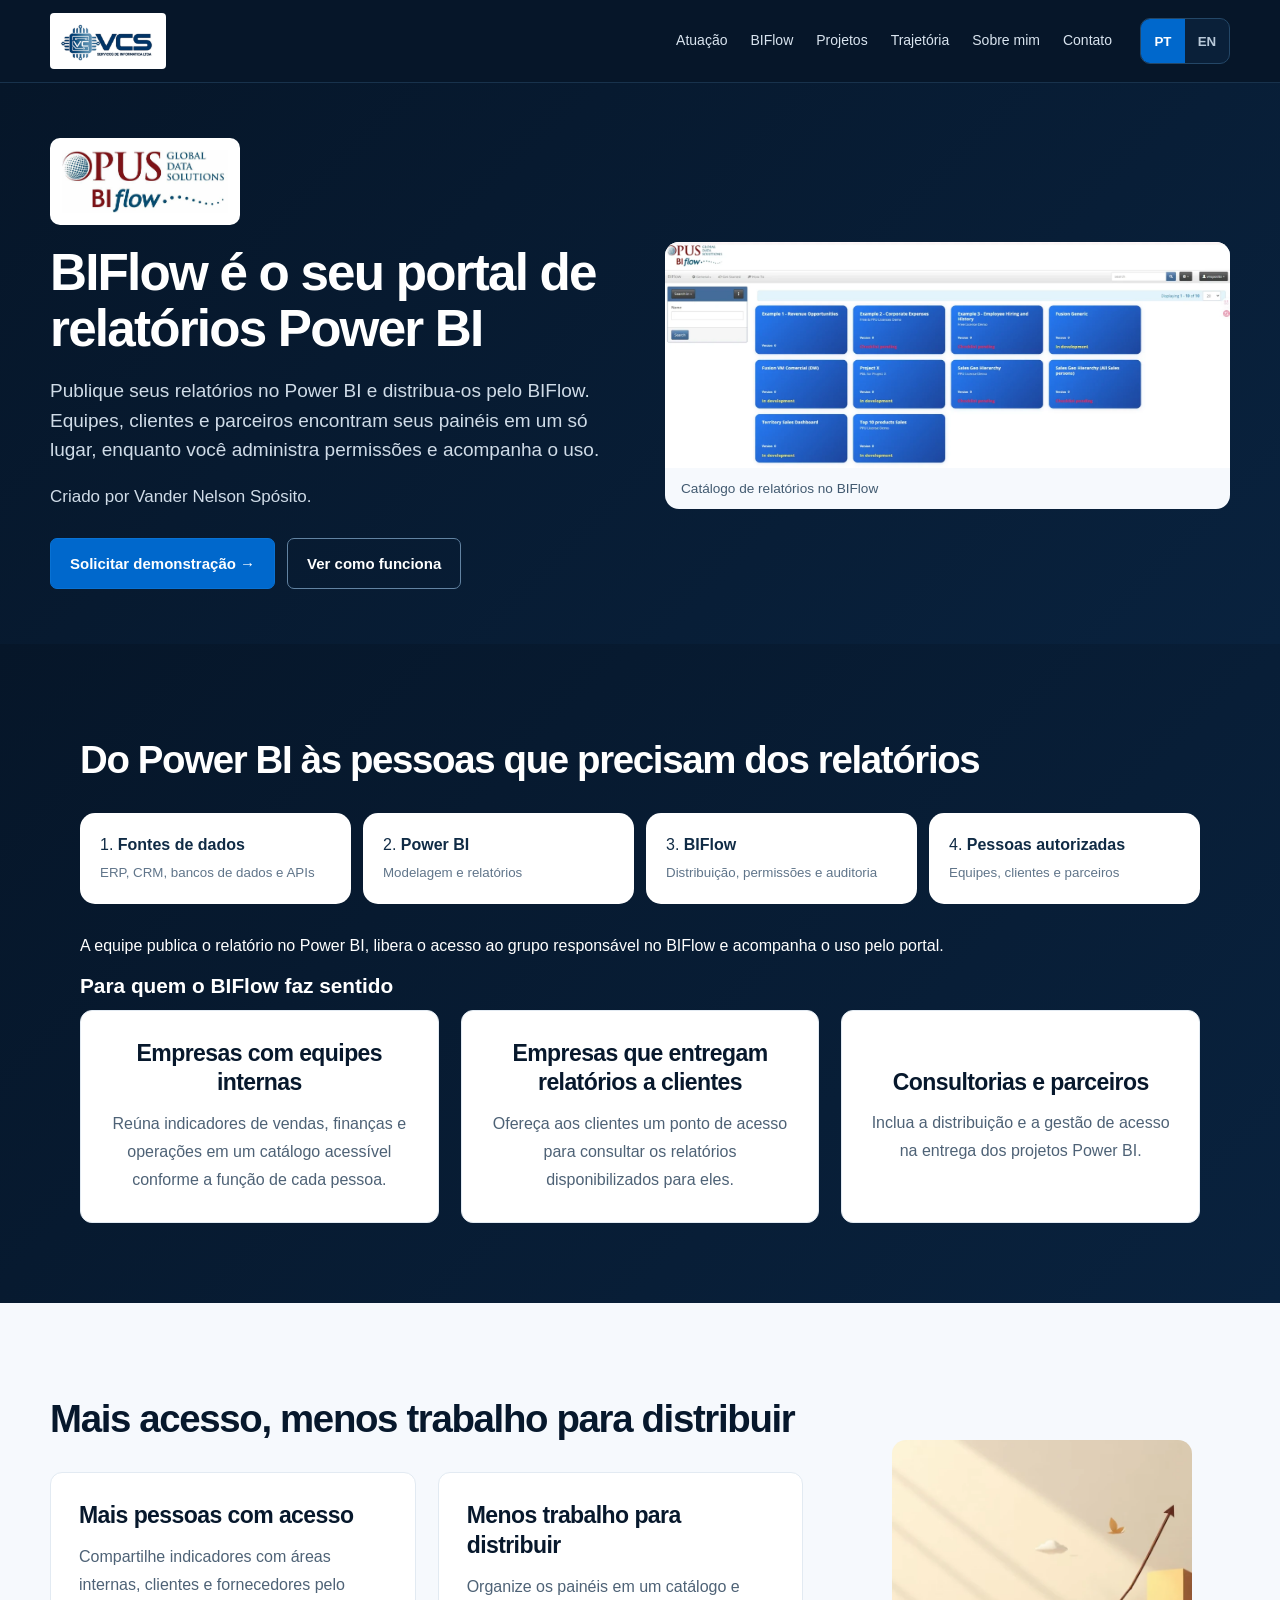
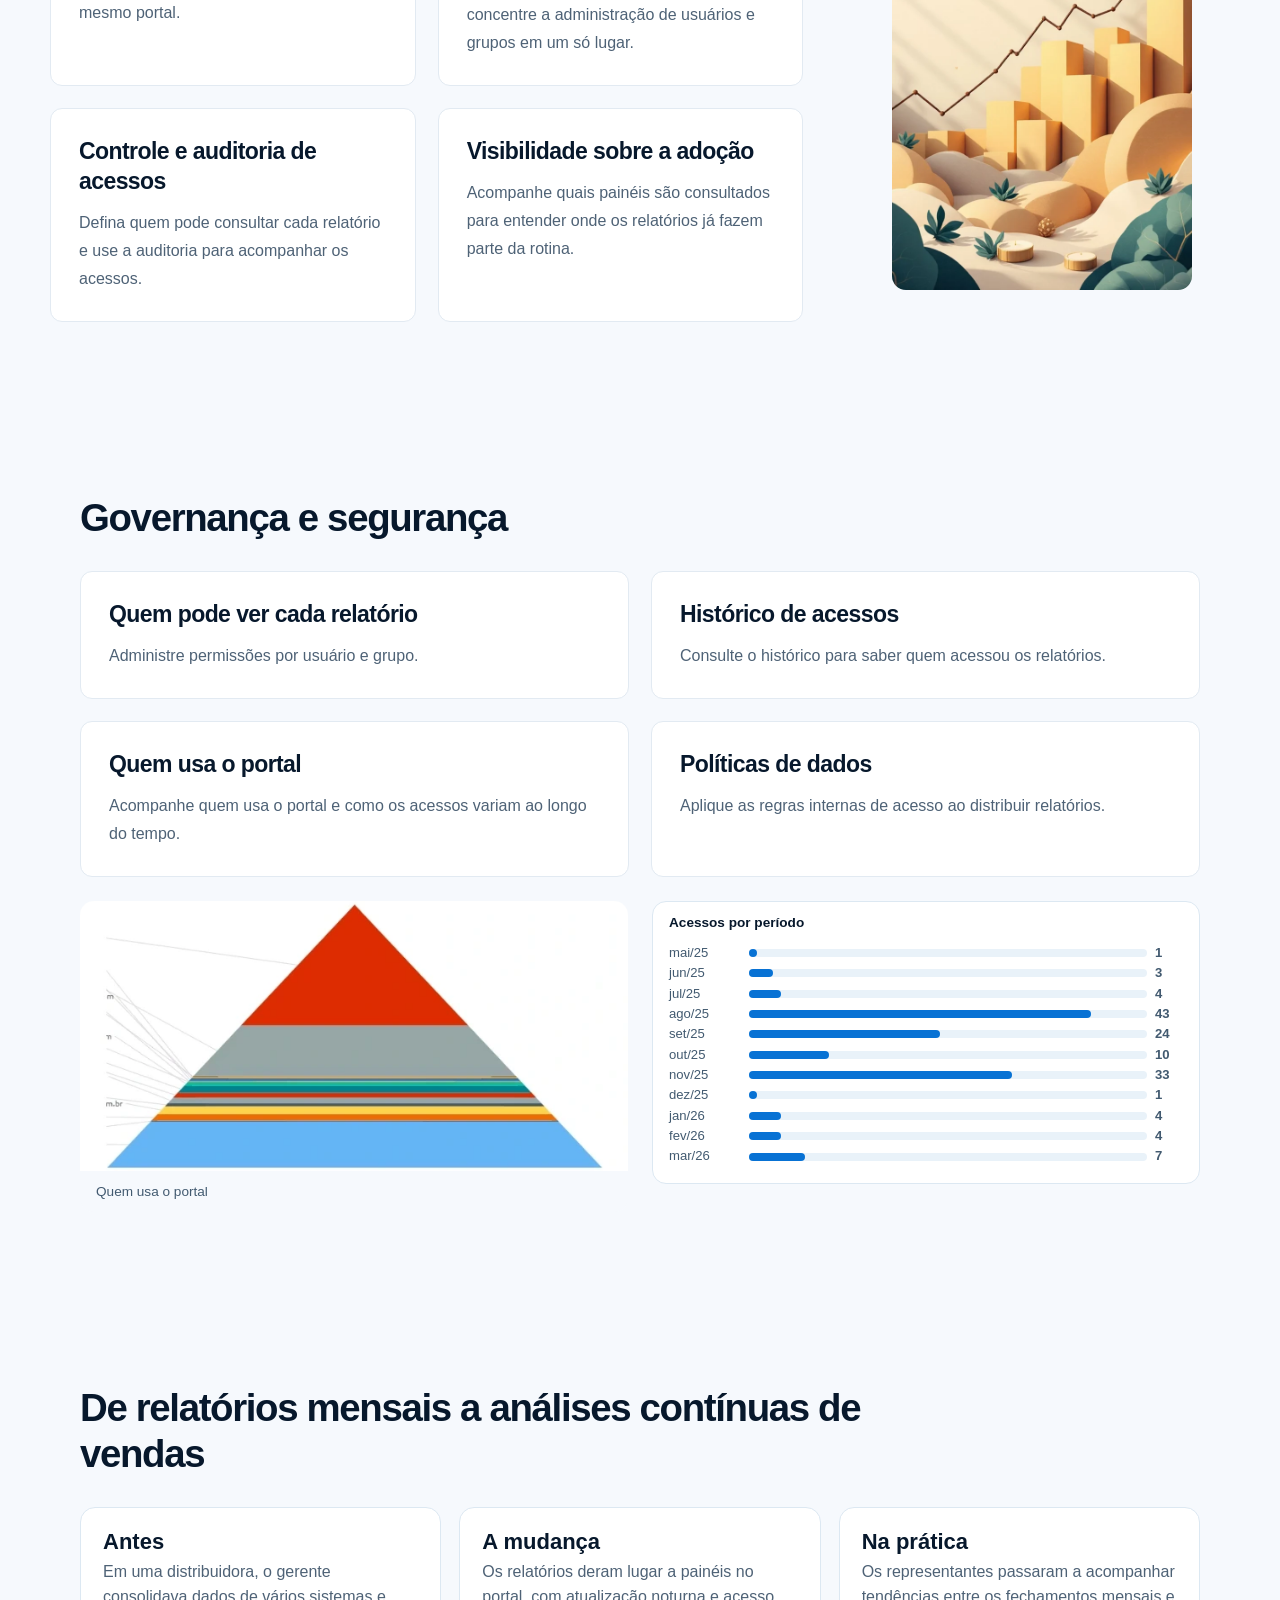
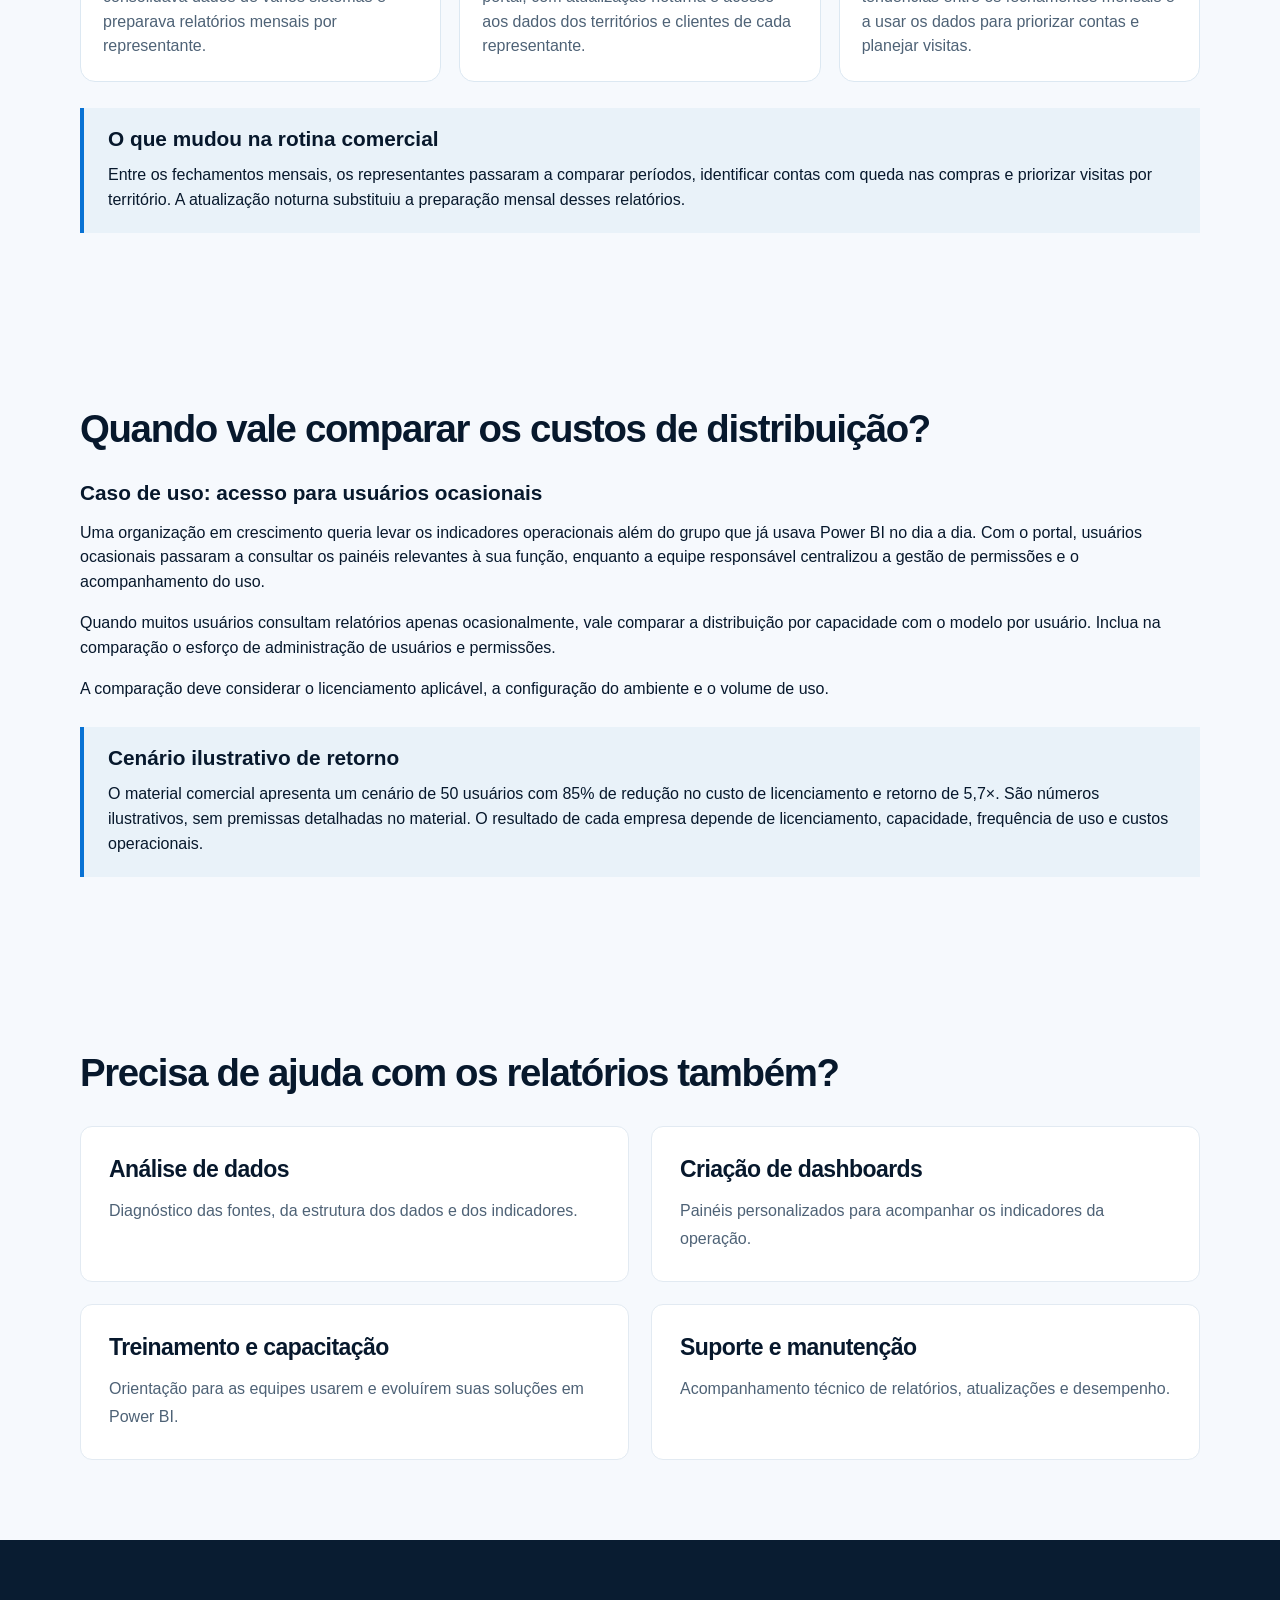
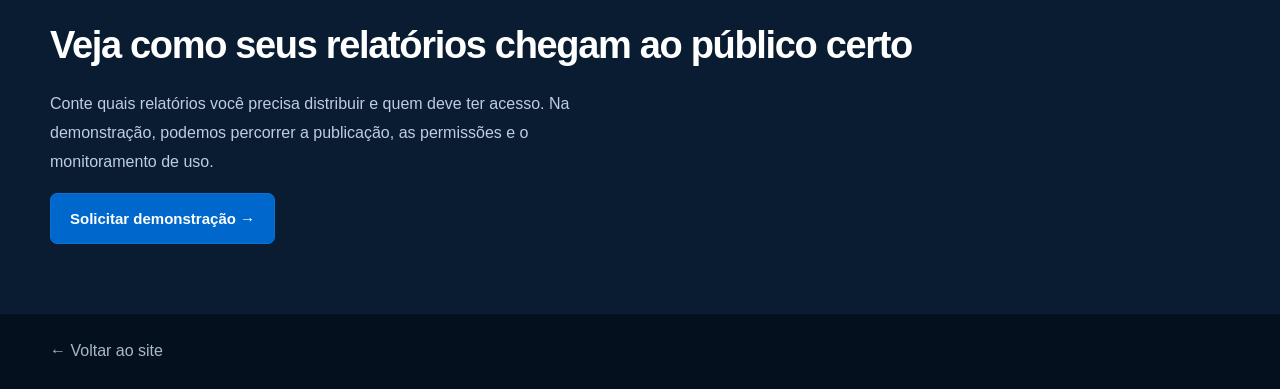
==== commit 7c335b81: "Ajustes finais" ====
--- a/biflow.html
+++ b/biflow.html
@@ -6,12 +6,12 @@
 <header><div class="wrap nav">
 <a class="brand" href="index.html" aria-label="Vander Nelson Spósito"><img src="assets/vcs-logo.png" class="vcs" alt="VCS" width="163" height="88"></a>
 <button class="menu-toggle" type="button" aria-expanded="false" aria-controls="primary-nav"><span data-pt="Menu" data-en="Menu" >Menu</span> <span aria-hidden="true">☰</span></button>
-<nav id="primary-nav" aria-label="Principal"><a data-pt="Atuação" data-en="Expertise" href="index.html#expertise">Atuação</a><a href="biflow.html" aria-current="page">BIFlow</a><a data-pt="Projetos" data-en="Projects" href="index.html#projects">Projetos</a><a data-pt="Trajetória" data-en="Experience" href="index.html#experience">Trajetória</a><a data-pt="Contato" data-en="Contact" href="index.html#contact">Contato</a></nav>
+<nav id="primary-nav" aria-label="Principal"><a data-pt="Atuação" data-en="Expertise" href="index.html#expertise">Atuação</a><a href="biflow.html" aria-current="page">BIFlow</a><a data-pt="Projetos" data-en="Projects" href="index.html#projects">Projetos</a><a data-pt="Trajetória" data-en="Experience" href="index.html#experience">Trajetória</a><a href="sobre.html" data-pt="Sobre mim" data-en="About me">Sobre mim</a><a data-pt="Contato" data-en="Contact" href="index.html#contact">Contato</a></nav>
 <div class="lang" role="group" aria-label="Language / Idioma"><button type="button" class="langBtn active" data-lang="pt" aria-label="Português" aria-pressed="true">PT</button><button type="button" class="langBtn" data-lang="en" aria-label="English" aria-pressed="false">EN</button></div>
 </div></header>
 <main id="main">
 <section class="biHero"><div class="wrap biHeroGrid"><div>
-<img class="biflow-brand" src="assets/biflow-opus.png" width="790" height="300" alt="BIFlow · OPUS Global Data Solutions">
+<a href="https://opus-is.com/erp-solutions/business-intelligence/"><img class="biflow-brand" src="assets/biflow-opus.png" width="790" height="300" alt="BIFlow · OPUS Global Data Solutions"></a>
 <h1 data-pt="BIFlow é o seu portal de relatórios Power BI" data-en="BIFlow is your Power BI reporting portal">BIFlow é o seu portal de relatórios Power BI</h1><p data-pt="Publique seus relatórios no Power BI e distribua-os pelo BIFlow. Equipes, clientes e parceiros encontram seus painéis em um só lugar, enquanto você administra permissões e acompanha o uso." data-en="Publish your reports in Power BI and distribute them through BIFlow. Teams, customers and partners find their dashboards in one place, while you manage permissions and track usage." class="heroLead">Publique seus relatórios no Power BI e distribua-os pelo BIFlow. Equipes, clientes e parceiros encontram seus painéis em um só lugar, enquanto você administra permissões e acompanha o uso.</p>
 <p class="biflow-byline" data-pt="Criado por Vander Nelson Spósito." data-en="Created by Vander Nelson Spósito.">Criado por Vander Nelson Spósito.</p><div class="actions"><a data-pt="Solicitar demonstração →" data-en="Request a demo →" class="btn" href="mailto:vnsposito@gmail.com?subject=Demonstra%C3%A7%C3%A3o%20BIFlow">Solicitar demonstração →</a><a data-pt="Ver como funciona" data-en="See how it works" class="ghost" href="#architecture">Ver como funciona</a></div></div><figure class="biflow-figure"><img src="assets/biflow-portal.webp" width="1440" height="577" alt=""><figcaption data-pt="Catálogo de relatórios no BIFlow" data-en="Report catalog in BIFlow">Catálogo de relatórios no BIFlow</figcaption></figure></div></section>
 <section class="dark" id="architecture"><div class="wrap textSection">
--- a/styles.css
+++ b/styles.css
@@ -1,4 +1,4 @@
- :root{--navy:#061629;--navy2:#0a2039;--blue:#0787ff;--cyan:#16d6ef;--light:#f6f9fd;--ink:#07182c;--muted:#607085}*{box-sizing:border-box}html{scroll-behavior:smooth}body{margin:0;font-family:Segoe UI,Arial,sans-serif;color:var(--ink);line-height:1.55}a{text-decoration:none;color:inherit}.wrap{width:min(1180px,92%);margin:auto}header{position:sticky;top:0;z-index:20;background:#061629;border-bottom:1px solid #18324c}.nav{height:76px;display:flex;align-items:center;gap:22px}.vcs{width:150px;max-height:58px;object-fit:contain;background:#fff;border-radius:4px}.nav nav{display:flex;gap:20px;margin-left:auto;color:#d9e4ef;font-size:14px}.nav nav a:hover,.nav nav .active{color:#fff;border-bottom:2px solid var(--blue)}.pill{border:1px solid var(--blue);border-radius:12px;padding:10px 17px;color:#fff;font-weight:700}.lang{display:flex;background:#0a2039;border:1px solid #244767;border-radius:10px;overflow:hidden}.langBtn{border:0;background:transparent;color:#b9c9d9;padding:9px 11px;cursor:pointer;font-weight:700}.langBtn.active{background:#0787ff;color:#fff}.hero,.biHero,.dark{background:linear-gradient(135deg,#061629,#09223e);color:#fff}.hero{padding:52px 0}.heroGrid{display:grid;grid-template-columns:1fr 1fr;align-items:center;gap:42px}.eyebrow{color:var(--cyan);letter-spacing:.2em;font-weight:800;font-size:12px}.hero h1,.biHero h1{font-size:62px;line-height:1;margin:12px 0 18px}.hero h1 b{color:var(--blue)}.hero h2{font-size:26px}.hero p{color:#d1dce8;font-size:17px}.photoBox{position:relative;max-width:530px;margin-left:auto;overflow:hidden;border-radius:36px}.photoBox img{display:block;width:100%;height:525px;object-fit:cover;object-position:center 16%}.quote{position:absolute;right:18px;bottom:28px;width:300px;background:rgba(7,20,35,.9);border-left:3px solid var(--blue);padding:18px 20px;color:#fff;font-style:italic;font-size:19px;border-radius:0 14px 14px 0}.actions{display:flex;gap:12px;margin-top:25px}.btn,.ghost{display:inline-block;padding:13px 20px;border-radius:11px;font-weight:700}.btn{background:var(--blue);color:#fff}.ghost{border:1px solid var(--blue);color:#fff}.stats{background:#061629;color:#fff;border-top:1px solid #17314b}.statsGrid{display:grid;grid-template-columns:repeat(5,1fr);padding:24px 0}.statsGrid div{border-right:1px solid #17314b;padding:0 18px}.statsGrid b{display:block;font-size:20px}.statsGrid span{font-size:13px;color:#bdcada}.light,.dark{padding:82px 0}.light{background:var(--light)}h3{font-size:40px;line-height:1.1;margin:10px 0 30px}.cards,.projects{display:grid;grid-template-columns:repeat(4,1fr);gap:18px}.cards article{background:#fff;border:1px solid #e2eaf2;border-radius:16px;padding:24px;min-height:190px}.cards b{font-size:18px}.cards p{color:var(--muted)}.project{background:#091c31;border:1px solid #173552;border-radius:16px;padding:14px;color:#fff}.project h4{font-size:20px;margin:12px 0 6px}.project p{color:#c8d5e2}.project>span{color:#55b5ff;font-weight:700}.visual{height:145px;border-radius:12px;position:relative;overflow:hidden;border:1px solid #dbe6ef}.whiteVisual{background:#fff!important;color:#0a3155}.whiteVisual>img{display:block;max-width:78%;max-height:100px;margin:auto;position:relative;top:50%;transform:translateY(-50%)}.powerbiVisual{padding:13px}.chartTitle{font-size:12px;color:#123c62;font-weight:700}.kpis{display:flex;gap:8px;margin:8px 0}.kpis i{height:20px;flex:1;background:#dcecf9;border-radius:4px}.bars{height:75px;display:flex;align-items:flex-end;gap:8px;padding:5px 10px;border-left:1px solid #9db6cb;border-bottom:1px solid #9db6cb}.bars i{flex:1;background:linear-gradient(#39a9ff,#0876cf);border-radius:3px 3px 0 0}.bars i:nth-child(1){height:38%}.bars i:nth-child(2){height:62%}.bars i:nth-child(3){height:45%}.bars i:nth-child(4){height:80%}.bars i:nth-child(5){height:67%}.bars i:nth-child(6){height:95%}.lineChart{position:absolute;right:16px;top:38px;font-size:55px;color:#0fb6d0;transform:rotate(-10deg)}.bpmVisual{display:flex;align-items:center;justify-content:center;gap:7px}.node{padding:9px 10px;border-radius:6px;background:#0b87ef;color:#fff;font-size:11px}.diamond{color:#f0b51a;font-size:25px}.arrow{color:#138fe8;font-size:22px}.dataVisual{display:flex;align-items:center;justify-content:center;gap:13px;font-size:28px;color:#0b87ef}.dataVisual>div{width:64px;height:70px;border:1px solid #76a9ce;border-radius:12px;display:flex;flex-direction:column;align-items:center;justify-content:center;background:#f5faff}.dataVisual small{font-size:10px;color:#31546f;margin-top:4px}.experience{display:grid;gap:16px}.experience>div{background:#fff;border:1px solid #dde6ef;border-radius:15px;padding:22px}.experience h4{margin:0 0 5px;font-size:20px}.experience p{margin:0;color:var(--muted)}.contact{background:#091c31;color:#fff;padding:65px 0}.contactGrid{display:grid;grid-template-columns:1.2fr .8fr;align-items:center;gap:35px}.contactGrid>div:last-child{display:flex;flex-direction:column;gap:10px}.contactGrid a{border:1px solid #244767;border-radius:10px;padding:12px 15px}footer{background:#04101e;color:#a8b8c8;padding:25px 0}.biHero{padding:55px 0}.biHeroGrid{display:grid;grid-template-columns:1fr 1fr;align-items:center;gap:50px}.biLogoCard{display:inline-flex;background:#fff;padding:18px 24px;border-radius:16px;margin-bottom:8px}.biLogo{width:270px;max-height:100px;object-fit:contain}.biHero h1{font-size:52px}.biHero h2{font-size:28px}.biHero p{color:#d0dce8;font-size:17px}.biHeroPanel{background:#fff;color:#10283f;border-radius:22px;padding:32px}.biHeroPanel h3{font-size:27px;margin:0 0 22px}.biHeroPanel p{color:#526a80}.miniFlow{display:flex;align-items:center;gap:12px;flex-wrap:wrap}.miniFlow span{background:#e8f4ff;border:1px solid #a7d3f8;padding:12px 16px;border-radius:10px;font-weight:700}.miniFlow b{color:#0787ff}.intro{max-width:850px;font-size:18px;color:#4b6074}.steps{display:grid;grid-template-columns:repeat(5,1fr);gap:12px}.steps div{background:#0c2947;border:1px solid #1c466c;border-radius:14px;padding:18px}.steps b{display:grid;place-items:center;width:30px;height:30px;border-radius:50%;background:#0787ff;margin-bottom:12px}.brochureGrid{display:grid;grid-template-columns:1fr 1fr;gap:22px;align-items:start}.brochureGrid img{width:100%;height:auto;border-radius:16px;border:1px solid #d9e4ed;box-shadow:0 10px 28px #15324d18}.audience{display:grid;grid-template-columns:repeat(4,1fr);gap:14px}.audience div{background:#0c2947;border:1px solid #1c466c;border-radius:14px;padding:20px}.audience b,.audience span{display:block}.audience span{color:#bfd0e0;font-size:14px}@media(max-width:900px){.nav nav{display:none}.nav .pill{display:none}.lang{margin-left:auto}.heroGrid,.biHeroGrid,.contactGrid{grid-template-columns:1fr}.hero h1,.biHero h1{font-size:44px}.statsGrid,.cards,.projects,.audience,.steps,.brochureGrid{grid-template-columns:1fr 1fr}.photoBox{margin:auto}.quote{bottom:18px;right:10px;width:70%;font-size:16px}}@media(max-width:560px){.statsGrid,.cards,.projects,.audience,.steps,.brochureGrid{grid-template-columns:1fr}.statsGrid div{padding:12px 0;border-right:0;border-bottom:1px solid #17314b}.hero h1{font-size:39px}h3{font-size:32px}.quote{position:static;width:100%;border-radius:0 0 14px 14px}.photoBox img{height:auto;border-radius:24px 24px 0 0}.vcs{width:120px}}
+ :root{--navy:#061629;--navy2:#0a2039;--blue:#0787ff;--cyan:#16d6ef;--light:#f6f9fd;--ink:#07182c;--muted:#607085}*{box-sizing:border-box}html{scroll-behavior:smooth}body{margin:0;font-family:Segoe UI,Arial,sans-serif;color:var(--ink);line-height:1.55}a{text-decoration:none;color:inherit}.wrap{width:min(1180px,92%);margin:auto}header{position:sticky;top:0;z-index:20;background:#061629;border-bottom:1px solid #18324c}.nav{height:76px;display:flex;align-items:center;gap:22px}.vcs{width:150px;max-height:58px;object-fit:contain;background:#fff;border-radius:4px}.nav nav{display:flex;gap:20px;margin-left:auto;color:#d9e4ef;font-size:14px}.nav nav a:hover{color:#fff}.pill{border:1px solid var(--blue);border-radius:12px;padding:10px 17px;color:#fff;font-weight:700}.lang{display:flex;background:#0a2039;border:1px solid #244767;border-radius:10px;overflow:hidden}.langBtn{border:0;background:transparent;color:#b9c9d9;padding:9px 11px;cursor:pointer;font-weight:700}.langBtn.active{background:#0787ff;color:#fff}.hero,.biHero,.dark{background:linear-gradient(135deg,#061629,#09223e);color:#fff}.hero{padding:52px 0}.heroGrid{display:grid;grid-template-columns:1fr 1fr;align-items:center;gap:42px}.eyebrow{color:var(--cyan);letter-spacing:.2em;font-weight:800;font-size:12px}.hero h1,.biHero h1{font-size:62px;line-height:1;margin:12px 0 18px}.hero h1 b{color:var(--blue)}.hero h2{font-size:26px}.hero p{color:#d1dce8;font-size:17px}.photoBox{position:relative;max-width:530px;margin-left:auto;overflow:hidden;border-radius:36px}.photoBox img{display:block;width:100%;height:525px;object-fit:cover;object-position:center 16%}.quote{position:absolute;right:18px;bottom:28px;width:300px;background:rgba(7,20,35,.9);border-left:3px solid var(--blue);padding:18px 20px;color:#fff;font-style:italic;font-size:19px;border-radius:0 14px 14px 0}.actions{display:flex;gap:12px;margin-top:25px}.btn,.ghost{display:inline-block;padding:13px 20px;border-radius:11px;font-weight:700}.btn{background:var(--blue);color:#fff}.ghost{border:1px solid var(--blue);color:#fff}.stats{background:#061629;color:#fff;border-top:1px solid #17314b}.statsGrid{display:grid;grid-template-columns:repeat(5,1fr);padding:24px 0}.statsGrid div{border-right:1px solid #17314b;padding:0 18px}.statsGrid b{display:block;font-size:20px}.statsGrid span{font-size:13px;color:#bdcada}.light,.dark{padding:82px 0}.light{background:var(--light)}h3{font-size:40px;line-height:1.1;margin:10px 0 30px}.cards,.projects{display:grid;grid-template-columns:repeat(4,1fr);gap:18px}.cards article{background:#fff;border:1px solid #e2eaf2;border-radius:16px;padding:24px;min-height:190px}.cards b{font-size:18px}.cards p{color:var(--muted)}.project{background:#091c31;border:1px solid #173552;border-radius:16px;padding:14px;color:#fff}.project h4{font-size:20px;margin:12px 0 6px}.project p{color:#c8d5e2}.project>span{color:#55b5ff;font-weight:700}.visual{height:145px;border-radius:12px;position:relative;overflow:hidden;border:1px solid #dbe6ef}.whiteVisual{background:#fff!important;color:#0a3155}.whiteVisual>img{display:block;max-width:78%;max-height:100px;margin:auto;position:relative;top:50%;transform:translateY(-50%)}.powerbiVisual{padding:13px}.chartTitle{font-size:12px;color:#123c62;font-weight:700}.kpis{display:flex;gap:8px;margin:8px 0}.kpis i{height:20px;flex:1;background:#dcecf9;border-radius:4px}.bars{height:75px;display:flex;align-items:flex-end;gap:8px;padding:5px 10px;border-left:1px solid #9db6cb;border-bottom:1px solid #9db6cb}.bars i{flex:1;background:linear-gradient(#39a9ff,#0876cf);border-radius:3px 3px 0 0}.bars i:nth-child(1){height:38%}.bars i:nth-child(2){height:62%}.bars i:nth-child(3){height:45%}.bars i:nth-child(4){height:80%}.bars i:nth-child(5){height:67%}.bars i:nth-child(6){height:95%}.lineChart{position:absolute;right:16px;top:38px;font-size:55px;color:#0fb6d0;transform:rotate(-10deg)}.bpmVisual{display:flex;align-items:center;justify-content:center;gap:7px}.node{padding:9px 10px;border-radius:6px;background:#0b87ef;color:#fff;font-size:11px}.diamond{color:#f0b51a;font-size:25px}.arrow{color:#138fe8;font-size:22px}.dataVisual{display:flex;align-items:center;justify-content:center;gap:13px;font-size:28px;color:#0b87ef}.dataVisual>div{width:64px;height:70px;border:1px solid #76a9ce;border-radius:12px;display:flex;flex-direction:column;align-items:center;justify-content:center;background:#f5faff}.dataVisual small{font-size:10px;color:#31546f;margin-top:4px}.experience{display:grid;gap:16px}.experience>div{background:#fff;border:1px solid #dde6ef;border-radius:15px;padding:22px}.experience h4{margin:0 0 5px;font-size:20px}.experience p{margin:0;color:var(--muted)}.contact{background:#091c31;color:#fff;padding:65px 0}.contactGrid{display:grid;grid-template-columns:1.2fr .8fr;align-items:center;gap:35px}.contactGrid>div:last-child{display:flex;flex-direction:column;gap:10px}.contactGrid a{border:1px solid #244767;border-radius:10px;padding:12px 15px}footer{background:#04101e;color:#a8b8c8;padding:25px 0}.biHero{padding:55px 0}.biHeroGrid{display:grid;grid-template-columns:1fr 1fr;align-items:center;gap:50px}.biLogoCard{display:inline-flex;background:#fff;padding:18px 24px;border-radius:16px;margin-bottom:8px}.biLogo{width:270px;max-height:100px;object-fit:contain}.biHero h1{font-size:52px}.biHero h2{font-size:28px}.biHero p{color:#d0dce8;font-size:17px}.biHeroPanel{background:#fff;color:#10283f;border-radius:22px;padding:32px}.biHeroPanel h3{font-size:27px;margin:0 0 22px}.biHeroPanel p{color:#526a80}.miniFlow{display:flex;align-items:center;gap:12px;flex-wrap:wrap}.miniFlow span{background:#e8f4ff;border:1px solid #a7d3f8;padding:12px 16px;border-radius:10px;font-weight:700}.miniFlow b{color:#0787ff}.intro{max-width:850px;font-size:18px;color:#4b6074}.steps{display:grid;grid-template-columns:repeat(5,1fr);gap:12px}.steps div{background:#0c2947;border:1px solid #1c466c;border-radius:14px;padding:18px}.steps b{display:grid;place-items:center;width:30px;height:30px;border-radius:50%;background:#0787ff;margin-bottom:12px}.brochureGrid{display:grid;grid-template-columns:1fr 1fr;gap:22px;align-items:start}.brochureGrid img{width:100%;height:auto;border-radius:16px;border:1px solid #d9e4ed;box-shadow:0 10px 28px #15324d18}.audience{display:grid;grid-template-columns:repeat(4,1fr);gap:14px}.audience div{background:#0c2947;border:1px solid #1c466c;border-radius:14px;padding:20px}.audience b,.audience span{display:block}.audience span{color:#bfd0e0;font-size:14px}@media(max-width:900px){.nav nav{display:none}.nav .pill{display:none}.lang{margin-left:auto}.heroGrid,.biHeroGrid,.contactGrid{grid-template-columns:1fr}.hero h1,.biHero h1{font-size:44px}.statsGrid,.cards,.projects,.audience,.steps,.brochureGrid{grid-template-columns:1fr 1fr}.photoBox{margin:auto}.quote{bottom:18px;right:10px;width:70%;font-size:16px}}@media(max-width:560px){.statsGrid,.cards,.projects,.audience,.steps,.brochureGrid{grid-template-columns:1fr}.statsGrid div{padding:12px 0;border-right:0;border-bottom:1px solid #17314b}.hero h1{font-size:39px}h3{font-size:32px}.quote{position:static;width:100%;border-radius:0 0 14px 14px}.photoBox img{height:auto;border-radius:24px 24px 0 0}.vcs{width:120px}}
 /* BIFlow editorial page v3 */
 .biLogoWhite{display:inline-flex;background:#fff;padding:18px 24px;border-radius:18px;margin-bottom:18px}.biLogoWhite .biLogo{margin:0;max-height:100px;object-fit:contain}
 .heroLead{font-size:19px!important;max-width:700px}.analyticsIllustration{background:#fff;border-radius:22px;padding:24px;color:#09203a;box-shadow:0 24px 60px #0005}
@@ -20,8 +20,8 @@
 .brand{display:flex;flex-shrink:0}
 .vcs{width:116px;height:56px;max-height:none;object-fit:contain}
 .nav nav{gap:23px;align-items:center}
-.nav nav a{padding:12px 0;border-bottom:2px solid transparent}
-.nav nav a:hover,.nav nav a[aria-current="page"]{border-color:#36b3ff}
+.nav nav a{padding:12px 0}
+
 .lang{flex-shrink:0}
 .langBtn{min-width:44px;min-height:44px}
 .menu-toggle{display:none}
@@ -234,3 +234,23 @@
 .usage-chart li { display: grid; grid-template-columns: 4.5rem 1fr 1.75rem; align-items: center; gap: 8px; font-size: .82rem; }
 .usage-track { background: #e9f2f9; border-radius: 4px; }
 .usage-track i { display: block; width: var(--bar-width); height: 8px; border-radius: 4px; background: #0872d4; }
+
+.about-layout { display: grid; grid-template-columns: minmax(0, 1fr) minmax(0, 250px); align-items: center; gap: 40px; }
+.about-photo { display: block; width: 100%; height: auto; border-radius: 16px; }
+.about-chapter { padding: 36px 0; }
+.about-chapter + .about-chapter { border-top: 1px solid #dce8f2; }
+.about-chapter h2 { margin: 0 0 14px; }
+.about-chapter p { max-width: 72ch; margin: 0; line-height: 1.75; }
+.about-link { display: inline-block; margin-top: 16px; color: #0864a3; font-weight: 700; text-decoration: underline; }
+@media (max-width: 700px) {
+  .about-layout { grid-template-columns: 1fr; gap: 20px; }
+  .about-photo { max-width: 200px; }
+}
+
+.about-timeline { display: grid; gap: 24px; }
+.about-milestone { display: grid; grid-template-columns: 5rem minmax(0, 1fr); gap: 20px; }
+.about-milestone time { color: #0864a3; font-weight: 700; padding-top: .4rem; }
+.about-milestone > div { border-left: 2px solid #bdd5e9; padding-left: 22px; }
+@media (max-width: 560px) {
+  .about-milestone { grid-template-columns: 1fr; gap: 6px; }
+}
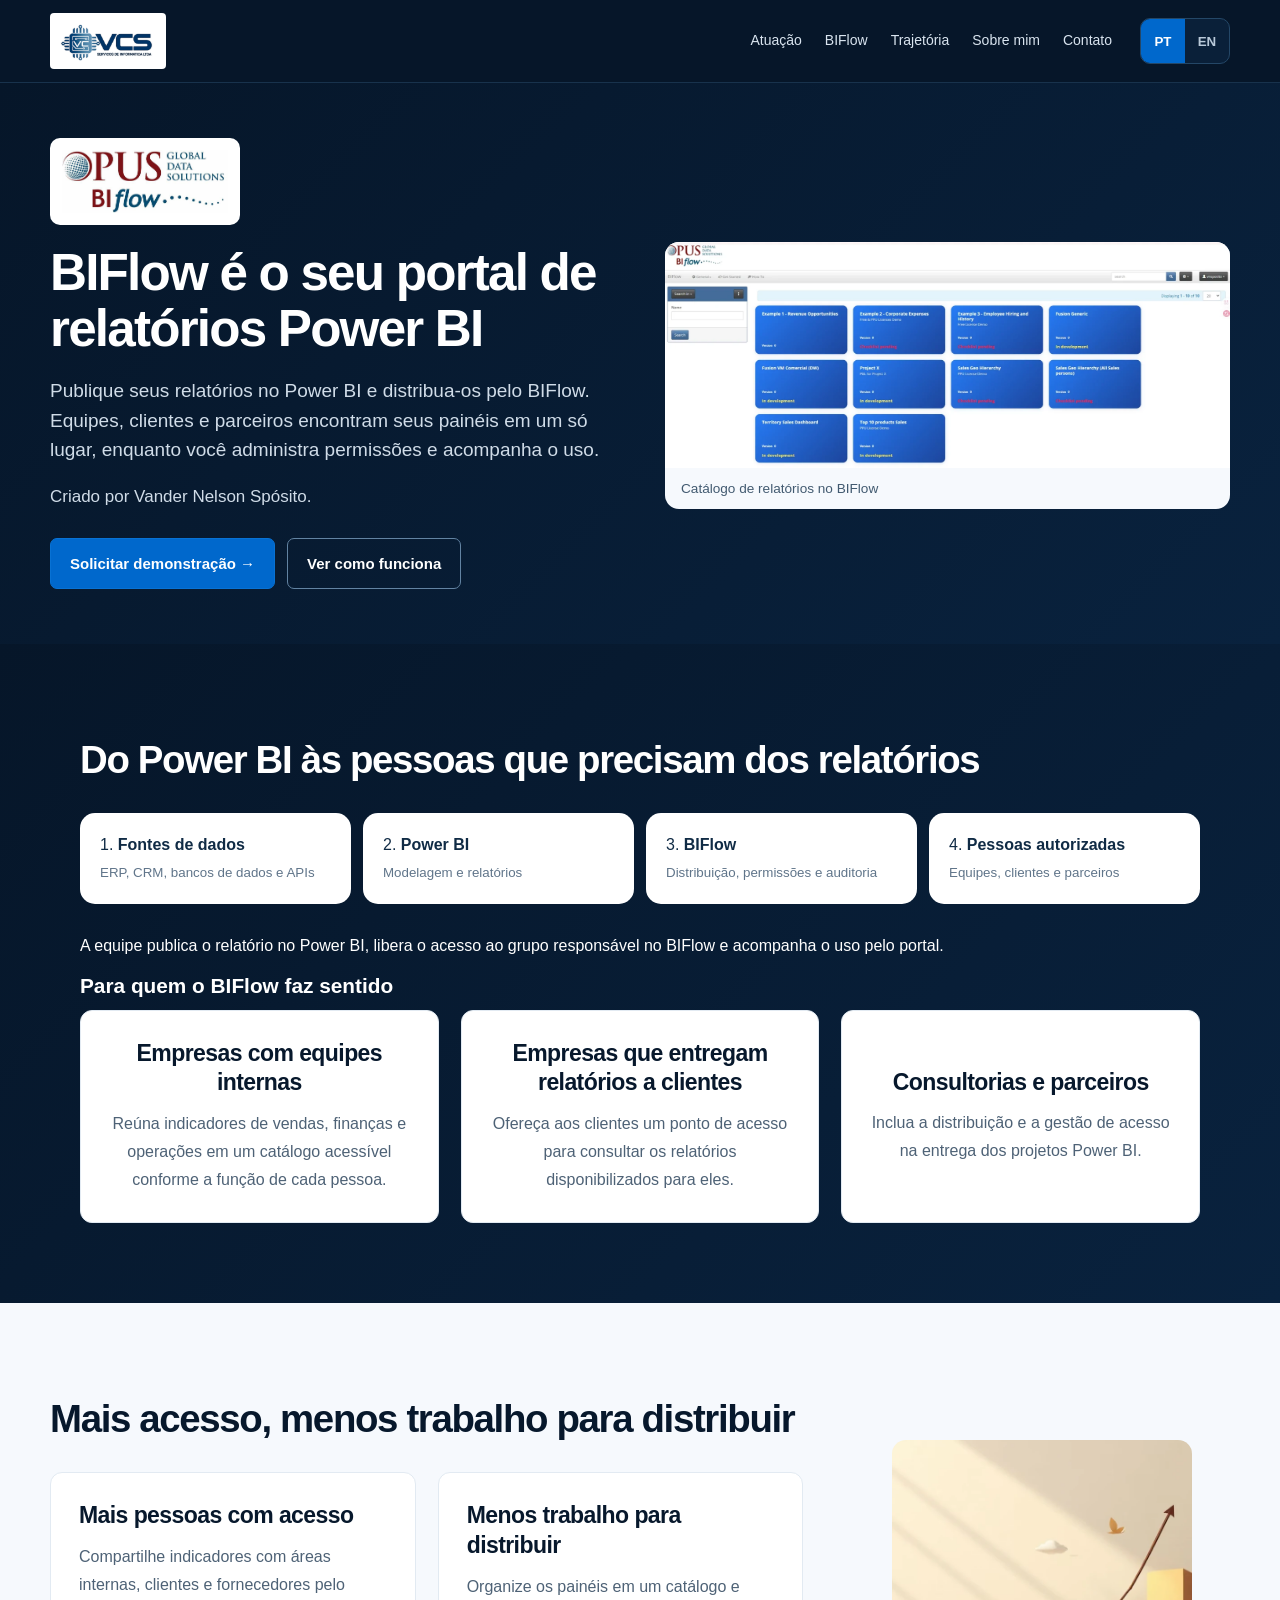
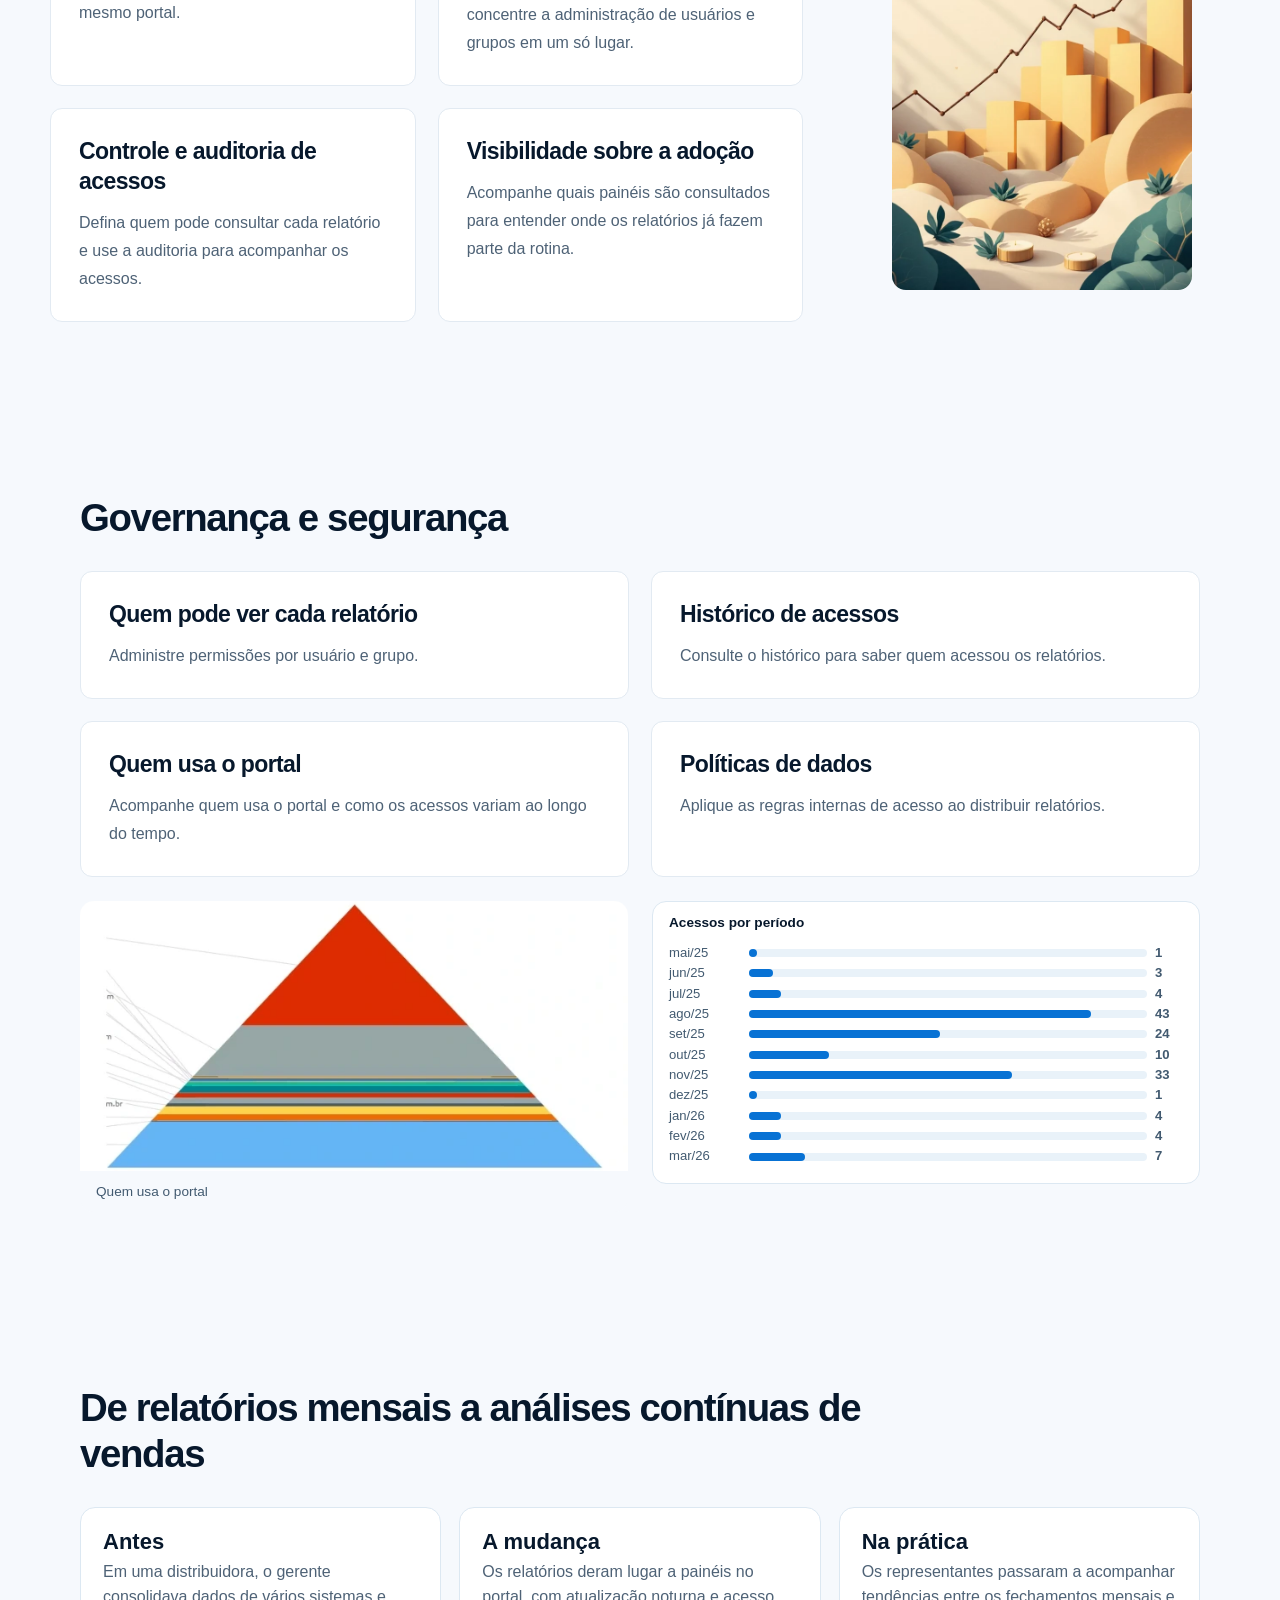
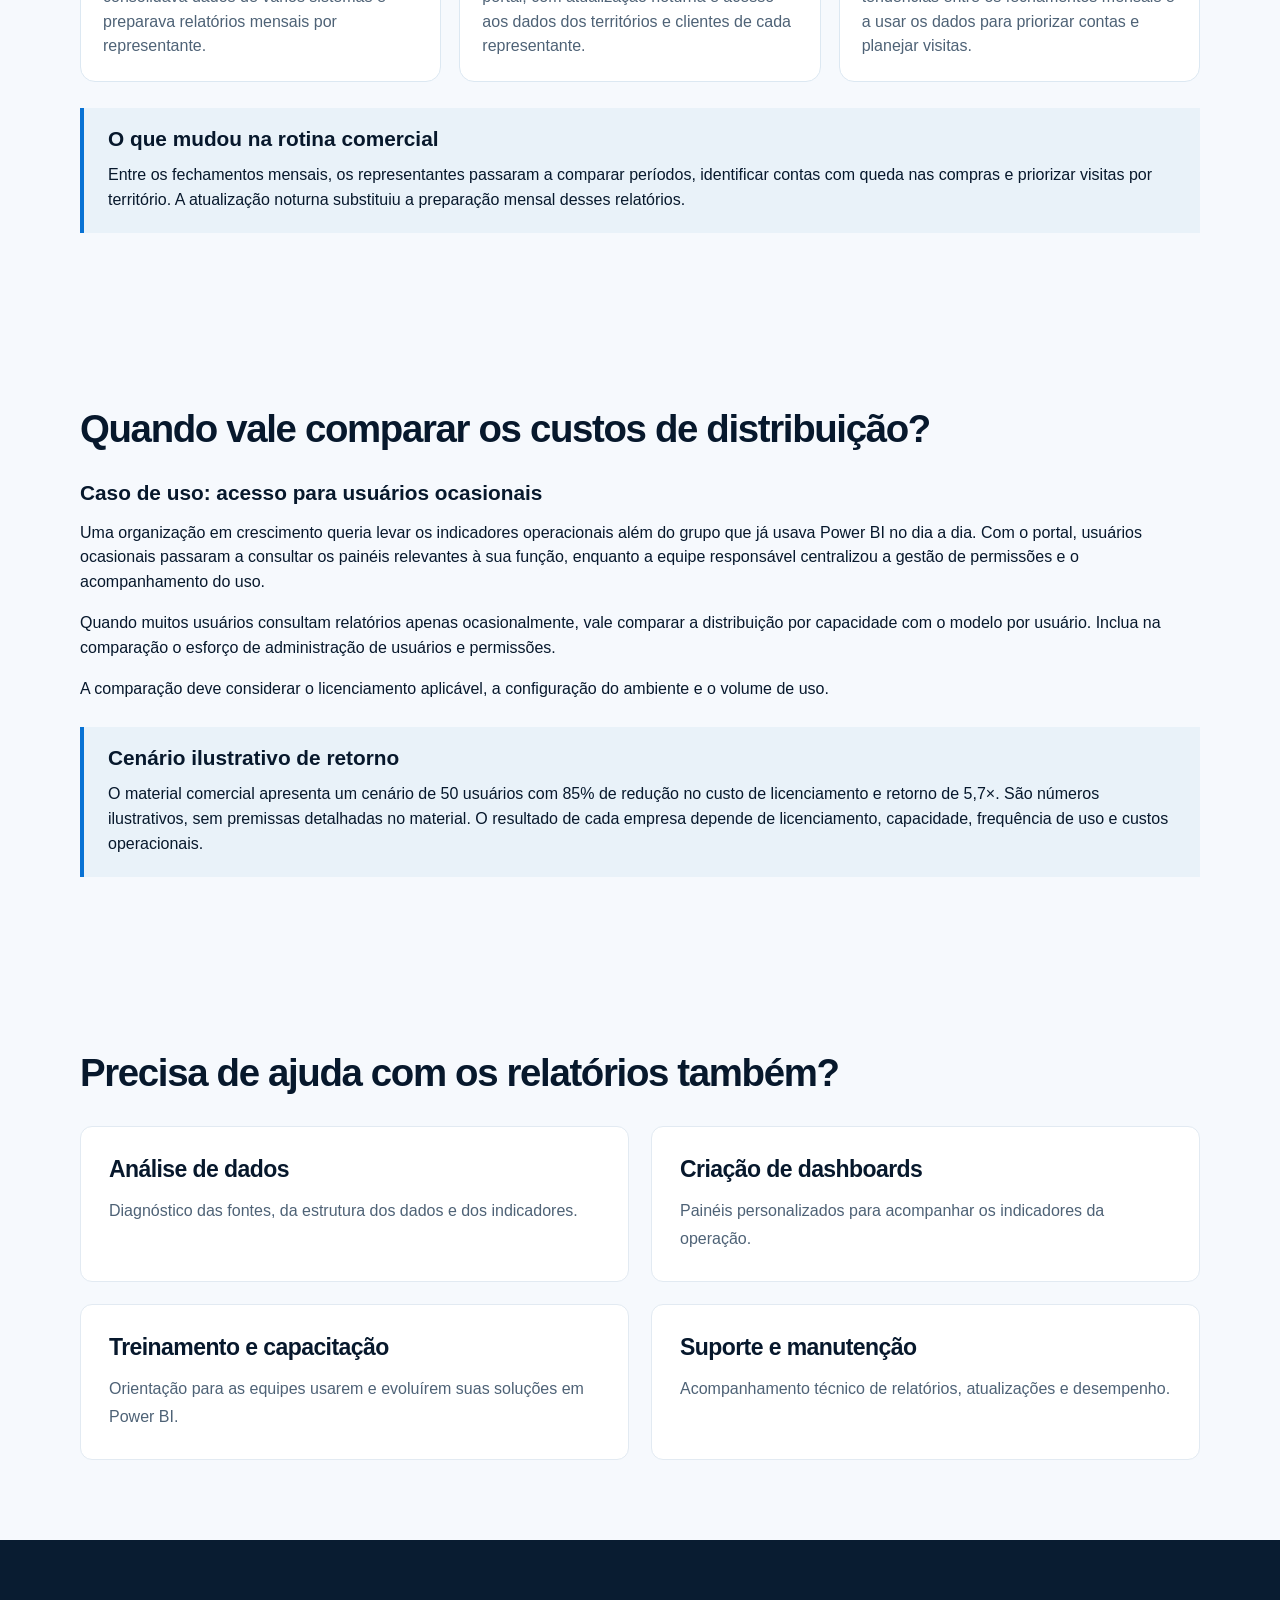
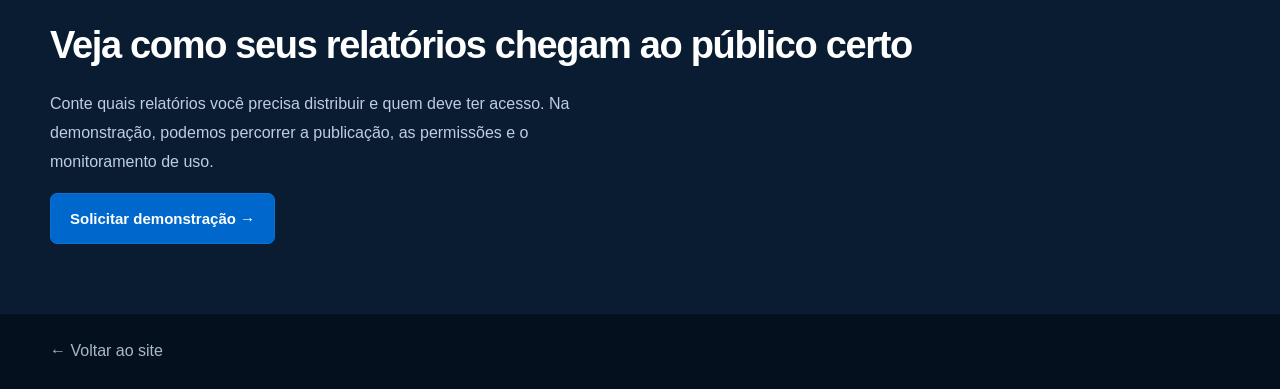
==== commit 8efb137c: "Ajustes" ====
--- a/biflow.html
+++ b/biflow.html
@@ -6,7 +6,7 @@
 <header><div class="wrap nav">
 <a class="brand" href="index.html" aria-label="Vander Nelson Spósito"><img src="assets/vcs-logo.png" class="vcs" alt="VCS" width="163" height="88"></a>
 <button class="menu-toggle" type="button" aria-expanded="false" aria-controls="primary-nav"><span data-pt="Menu" data-en="Menu" >Menu</span> <span aria-hidden="true">☰</span></button>
-<nav id="primary-nav" aria-label="Principal"><a data-pt="Atuação" data-en="Expertise" href="index.html#expertise">Atuação</a><a href="biflow.html" aria-current="page">BIFlow</a><a data-pt="Projetos" data-en="Projects" href="index.html#projects">Projetos</a><a data-pt="Trajetória" data-en="Experience" href="index.html#experience">Trajetória</a><a href="sobre.html" data-pt="Sobre mim" data-en="About me">Sobre mim</a><a data-pt="Contato" data-en="Contact" href="index.html#contact">Contato</a></nav>
+<nav id="primary-nav" aria-label="Principal"><a data-pt="Atuação" data-en="Expertise" href="index.html#expertise">Atuação</a><a href="biflow.html" aria-current="page">BIFlow</a><a data-pt="Trajetória" data-en="Experience" href="index.html#experience">Trajetória</a><a href="sobre.html" data-pt="Sobre mim" data-en="About me">Sobre mim</a><a data-pt="Contato" data-en="Contact" href="index.html#contact">Contato</a></nav>
 <div class="lang" role="group" aria-label="Language / Idioma"><button type="button" class="langBtn active" data-lang="pt" aria-label="Português" aria-pressed="true">PT</button><button type="button" class="langBtn" data-lang="en" aria-label="English" aria-pressed="false">EN</button></div>
 </div></header>
 <main id="main">
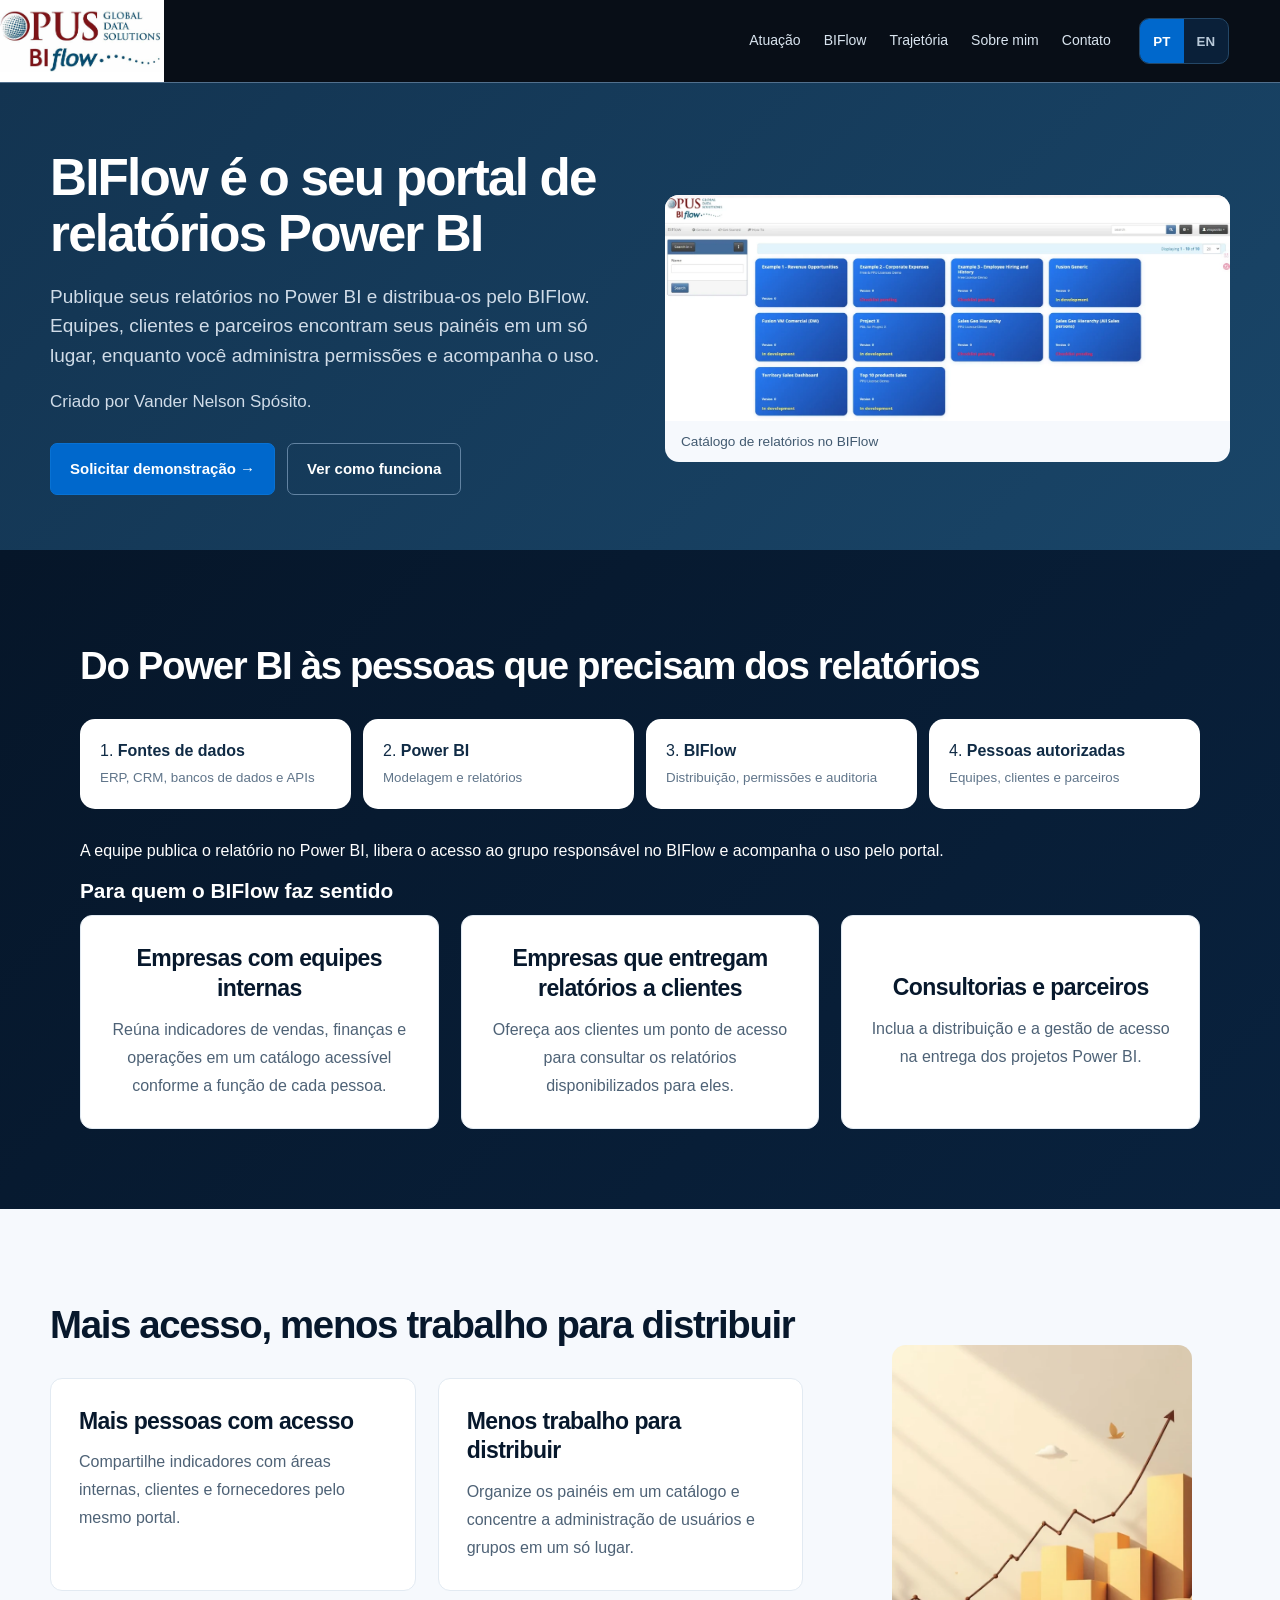
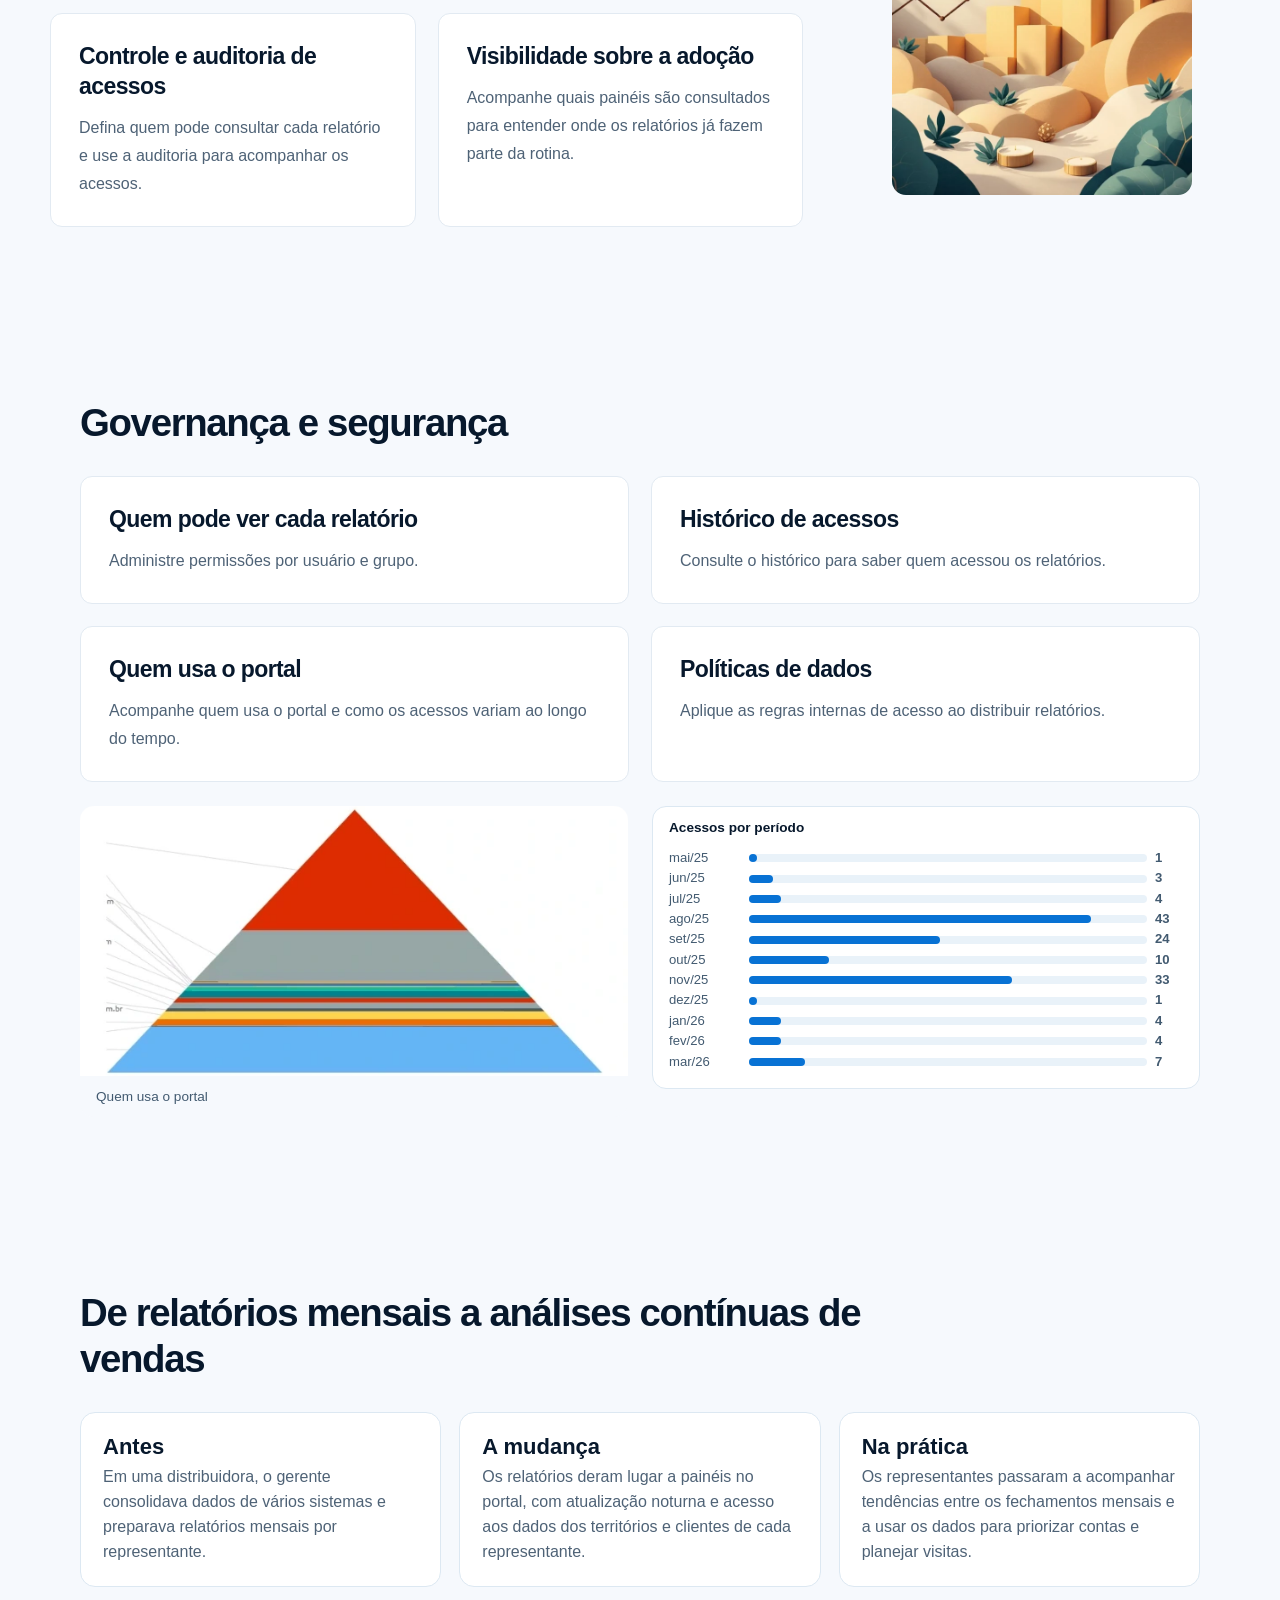
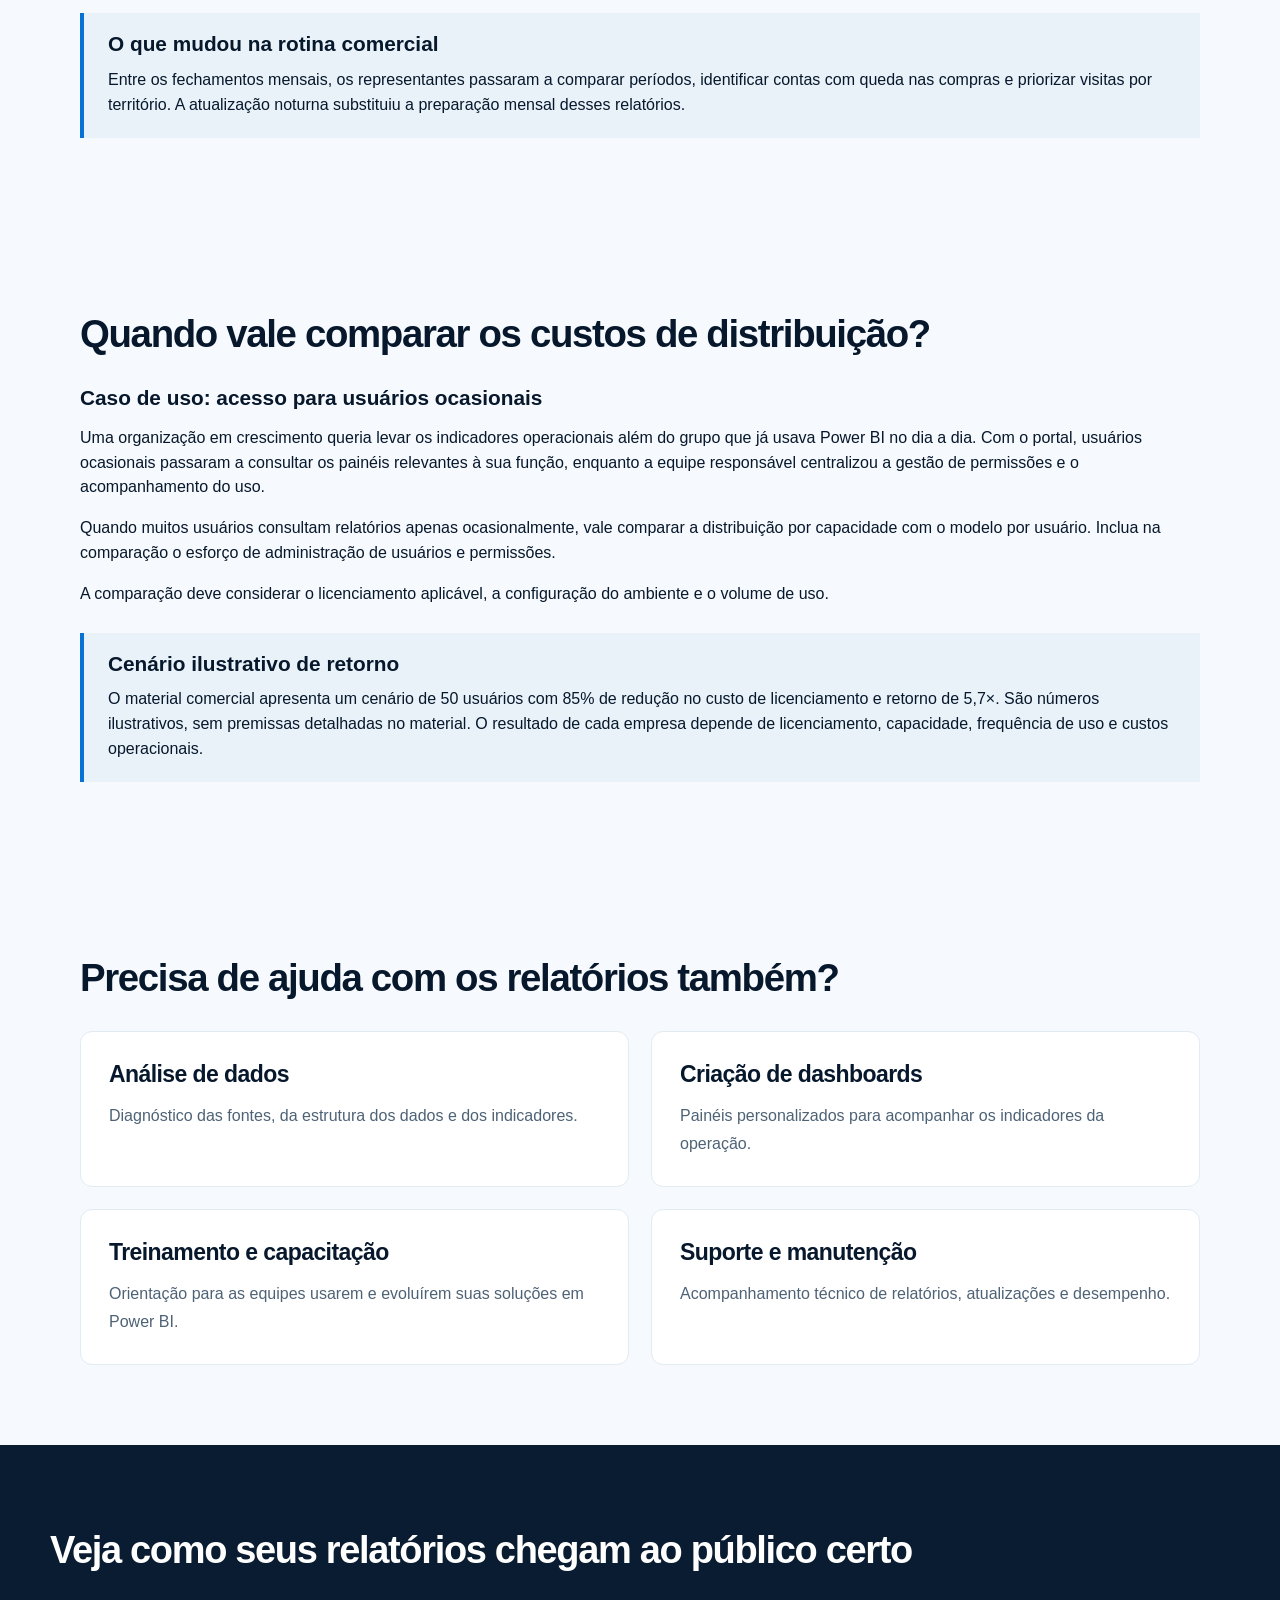
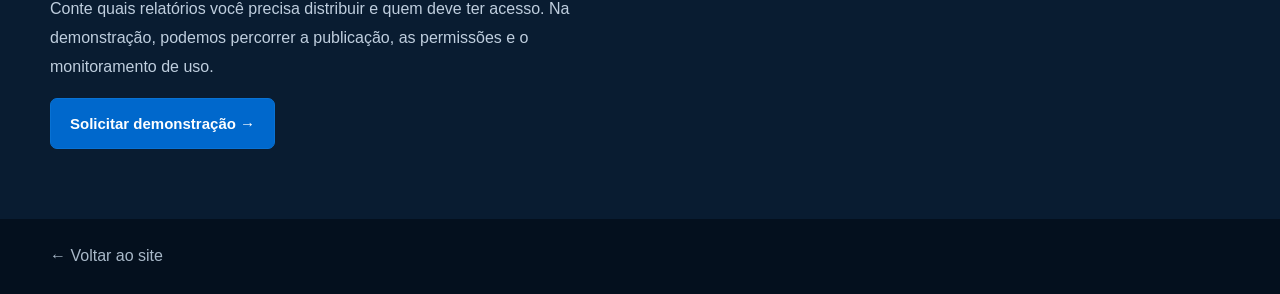
==== commit 4480a762: "Ajustes e implementações" ====
--- a/biflow.html
+++ b/biflow.html
@@ -1,17 +1,16 @@
-<!doctype html><html lang="pt-BR" class="no-js"><head><meta charset="utf-8"><meta name="viewport" content="width=device-width,initial-scale=1"><meta name="description" content="Conheça o BIFlow, criado por Vander Nelson Spósito: plataforma web para governança, distribuição e administração de dashboards Power BI."><meta name="theme-color" content="#061629"><link rel="icon" href="assets/vcs-logo.png" type="image/png">
+<!doctype html><html lang="pt-BR" class="no-js"><head><meta charset="utf-8"><meta name="viewport" content="width=device-width,initial-scale=1"><meta name="description" content="Conheça o BIFlow, criado por Vander Nelson Spósito: plataforma web para governança, distribuição e administração de dashboards Power BI."><meta name="theme-color" content="#061629"><link rel="icon" href="assets/biflow-opus.png" type="image/png">
 <title>BIFlow | Distribuição e governança de Power BI</title>
 <meta property="og:type" content="article"><meta property="og:title" content="BIFlow | Distribuição e governança de Power BI"><meta property="og:description" content="Criado por Vander Nelson Spósito, o BIFlow centraliza a distribuição de relatórios Power BI, as permissões e a auditoria de acessos."><link rel="stylesheet" href="styles.css"><meta property="og:image" content="assets/biflow-portal.webp">
 </head><body>
 <a class="skip-link" href="#main"><span data-pt="Pular para o conteúdo" data-en="Skip to content" >Pular para o conteúdo</span></a>
 <header><div class="wrap nav">
-<a class="brand" href="index.html" aria-label="Vander Nelson Spósito"><img src="assets/vcs-logo.png" class="vcs" alt="VCS" width="163" height="88"></a>
+<a class="brand" href="index.html" aria-label="Vander Nelson Spósito"><img src="assets/biflow-opus.png" class="site-logo" alt="BIFlow" width="790" height="300"></a>
 <button class="menu-toggle" type="button" aria-expanded="false" aria-controls="primary-nav"><span data-pt="Menu" data-en="Menu" >Menu</span> <span aria-hidden="true">☰</span></button>
 <nav id="primary-nav" aria-label="Principal"><a data-pt="Atuação" data-en="Expertise" href="index.html#expertise">Atuação</a><a href="biflow.html" aria-current="page">BIFlow</a><a data-pt="Trajetória" data-en="Experience" href="index.html#experience">Trajetória</a><a href="sobre.html" data-pt="Sobre mim" data-en="About me">Sobre mim</a><a data-pt="Contato" data-en="Contact" href="index.html#contact">Contato</a></nav>
 <div class="lang" role="group" aria-label="Language / Idioma"><button type="button" class="langBtn active" data-lang="pt" aria-label="Português" aria-pressed="true">PT</button><button type="button" class="langBtn" data-lang="en" aria-label="English" aria-pressed="false">EN</button></div>
 </div></header>
 <main id="main">
 <section class="biHero"><div class="wrap biHeroGrid"><div>
-<a href="https://opus-is.com/erp-solutions/business-intelligence/"><img class="biflow-brand" src="assets/biflow-opus.png" width="790" height="300" alt="BIFlow · OPUS Global Data Solutions"></a>
 <h1 data-pt="BIFlow é o seu portal de relatórios Power BI" data-en="BIFlow is your Power BI reporting portal">BIFlow é o seu portal de relatórios Power BI</h1><p data-pt="Publique seus relatórios no Power BI e distribua-os pelo BIFlow. Equipes, clientes e parceiros encontram seus painéis em um só lugar, enquanto você administra permissões e acompanha o uso." data-en="Publish your reports in Power BI and distribute them through BIFlow. Teams, customers and partners find their dashboards in one place, while you manage permissions and track usage." class="heroLead">Publique seus relatórios no Power BI e distribua-os pelo BIFlow. Equipes, clientes e parceiros encontram seus painéis em um só lugar, enquanto você administra permissões e acompanha o uso.</p>
 <p class="biflow-byline" data-pt="Criado por Vander Nelson Spósito." data-en="Created by Vander Nelson Spósito.">Criado por Vander Nelson Spósito.</p><div class="actions"><a data-pt="Solicitar demonstração →" data-en="Request a demo →" class="btn" href="mailto:vnsposito@gmail.com?subject=Demonstra%C3%A7%C3%A3o%20BIFlow">Solicitar demonstração →</a><a data-pt="Ver como funciona" data-en="See how it works" class="ghost" href="#architecture">Ver como funciona</a></div></div><figure class="biflow-figure"><img src="assets/biflow-portal.webp" width="1440" height="577" alt=""><figcaption data-pt="Catálogo de relatórios no BIFlow" data-en="Report catalog in BIFlow">Catálogo de relatórios no BIFlow</figcaption></figure></div></section>
 <section class="dark" id="architecture"><div class="wrap textSection">
--- a/styles.css
+++ b/styles.css
@@ -1,4 +1,4 @@
- :root{--navy:#061629;--navy2:#0a2039;--blue:#0787ff;--cyan:#16d6ef;--light:#f6f9fd;--ink:#07182c;--muted:#607085}*{box-sizing:border-box}html{scroll-behavior:smooth}body{margin:0;font-family:Segoe UI,Arial,sans-serif;color:var(--ink);line-height:1.55}a{text-decoration:none;color:inherit}.wrap{width:min(1180px,92%);margin:auto}header{position:sticky;top:0;z-index:20;background:#061629;border-bottom:1px solid #18324c}.nav{height:76px;display:flex;align-items:center;gap:22px}.vcs{width:150px;max-height:58px;object-fit:contain;background:#fff;border-radius:4px}.nav nav{display:flex;gap:20px;margin-left:auto;color:#d9e4ef;font-size:14px}.nav nav a:hover{color:#fff}.pill{border:1px solid var(--blue);border-radius:12px;padding:10px 17px;color:#fff;font-weight:700}.lang{display:flex;background:#0a2039;border:1px solid #244767;border-radius:10px;overflow:hidden}.langBtn{border:0;background:transparent;color:#b9c9d9;padding:9px 11px;cursor:pointer;font-weight:700}.langBtn.active{background:#0787ff;color:#fff}.hero,.biHero,.dark{background:linear-gradient(135deg,#061629,#09223e);color:#fff}.hero{padding:52px 0}.heroGrid{display:grid;grid-template-columns:1fr 1fr;align-items:center;gap:42px}.eyebrow{color:var(--cyan);letter-spacing:.2em;font-weight:800;font-size:12px}.hero h1,.biHero h1{font-size:62px;line-height:1;margin:12px 0 18px}.hero h1 b{color:var(--blue)}.hero h2{font-size:26px}.hero p{color:#d1dce8;font-size:17px}.photoBox{position:relative;max-width:530px;margin-left:auto;overflow:hidden;border-radius:36px}.photoBox img{display:block;width:100%;height:525px;object-fit:cover;object-position:center 16%}.quote{position:absolute;right:18px;bottom:28px;width:300px;background:rgba(7,20,35,.9);border-left:3px solid var(--blue);padding:18px 20px;color:#fff;font-style:italic;font-size:19px;border-radius:0 14px 14px 0}.actions{display:flex;gap:12px;margin-top:25px}.btn,.ghost{display:inline-block;padding:13px 20px;border-radius:11px;font-weight:700}.btn{background:var(--blue);color:#fff}.ghost{border:1px solid var(--blue);color:#fff}.stats{background:#061629;color:#fff;border-top:1px solid #17314b}.statsGrid{display:grid;grid-template-columns:repeat(5,1fr);padding:24px 0}.statsGrid div{border-right:1px solid #17314b;padding:0 18px}.statsGrid b{display:block;font-size:20px}.statsGrid span{font-size:13px;color:#bdcada}.light,.dark{padding:82px 0}.light{background:var(--light)}h3{font-size:40px;line-height:1.1;margin:10px 0 30px}.cards,.projects{display:grid;grid-template-columns:repeat(4,1fr);gap:18px}.cards article{background:#fff;border:1px solid #e2eaf2;border-radius:16px;padding:24px;min-height:190px}.cards b{font-size:18px}.cards p{color:var(--muted)}.project{background:#091c31;border:1px solid #173552;border-radius:16px;padding:14px;color:#fff}.project h4{font-size:20px;margin:12px 0 6px}.project p{color:#c8d5e2}.project>span{color:#55b5ff;font-weight:700}.visual{height:145px;border-radius:12px;position:relative;overflow:hidden;border:1px solid #dbe6ef}.whiteVisual{background:#fff!important;color:#0a3155}.whiteVisual>img{display:block;max-width:78%;max-height:100px;margin:auto;position:relative;top:50%;transform:translateY(-50%)}.powerbiVisual{padding:13px}.chartTitle{font-size:12px;color:#123c62;font-weight:700}.kpis{display:flex;gap:8px;margin:8px 0}.kpis i{height:20px;flex:1;background:#dcecf9;border-radius:4px}.bars{height:75px;display:flex;align-items:flex-end;gap:8px;padding:5px 10px;border-left:1px solid #9db6cb;border-bottom:1px solid #9db6cb}.bars i{flex:1;background:linear-gradient(#39a9ff,#0876cf);border-radius:3px 3px 0 0}.bars i:nth-child(1){height:38%}.bars i:nth-child(2){height:62%}.bars i:nth-child(3){height:45%}.bars i:nth-child(4){height:80%}.bars i:nth-child(5){height:67%}.bars i:nth-child(6){height:95%}.lineChart{position:absolute;right:16px;top:38px;font-size:55px;color:#0fb6d0;transform:rotate(-10deg)}.bpmVisual{display:flex;align-items:center;justify-content:center;gap:7px}.node{padding:9px 10px;border-radius:6px;background:#0b87ef;color:#fff;font-size:11px}.diamond{color:#f0b51a;font-size:25px}.arrow{color:#138fe8;font-size:22px}.dataVisual{display:flex;align-items:center;justify-content:center;gap:13px;font-size:28px;color:#0b87ef}.dataVisual>div{width:64px;height:70px;border:1px solid #76a9ce;border-radius:12px;display:flex;flex-direction:column;align-items:center;justify-content:center;background:#f5faff}.dataVisual small{font-size:10px;color:#31546f;margin-top:4px}.experience{display:grid;gap:16px}.experience>div{background:#fff;border:1px solid #dde6ef;border-radius:15px;padding:22px}.experience h4{margin:0 0 5px;font-size:20px}.experience p{margin:0;color:var(--muted)}.contact{background:#091c31;color:#fff;padding:65px 0}.contactGrid{display:grid;grid-template-columns:1.2fr .8fr;align-items:center;gap:35px}.contactGrid>div:last-child{display:flex;flex-direction:column;gap:10px}.contactGrid a{border:1px solid #244767;border-radius:10px;padding:12px 15px}footer{background:#04101e;color:#a8b8c8;padding:25px 0}.biHero{padding:55px 0}.biHeroGrid{display:grid;grid-template-columns:1fr 1fr;align-items:center;gap:50px}.biLogoCard{display:inline-flex;background:#fff;padding:18px 24px;border-radius:16px;margin-bottom:8px}.biLogo{width:270px;max-height:100px;object-fit:contain}.biHero h1{font-size:52px}.biHero h2{font-size:28px}.biHero p{color:#d0dce8;font-size:17px}.biHeroPanel{background:#fff;color:#10283f;border-radius:22px;padding:32px}.biHeroPanel h3{font-size:27px;margin:0 0 22px}.biHeroPanel p{color:#526a80}.miniFlow{display:flex;align-items:center;gap:12px;flex-wrap:wrap}.miniFlow span{background:#e8f4ff;border:1px solid #a7d3f8;padding:12px 16px;border-radius:10px;font-weight:700}.miniFlow b{color:#0787ff}.intro{max-width:850px;font-size:18px;color:#4b6074}.steps{display:grid;grid-template-columns:repeat(5,1fr);gap:12px}.steps div{background:#0c2947;border:1px solid #1c466c;border-radius:14px;padding:18px}.steps b{display:grid;place-items:center;width:30px;height:30px;border-radius:50%;background:#0787ff;margin-bottom:12px}.brochureGrid{display:grid;grid-template-columns:1fr 1fr;gap:22px;align-items:start}.brochureGrid img{width:100%;height:auto;border-radius:16px;border:1px solid #d9e4ed;box-shadow:0 10px 28px #15324d18}.audience{display:grid;grid-template-columns:repeat(4,1fr);gap:14px}.audience div{background:#0c2947;border:1px solid #1c466c;border-radius:14px;padding:20px}.audience b,.audience span{display:block}.audience span{color:#bfd0e0;font-size:14px}@media(max-width:900px){.nav nav{display:none}.nav .pill{display:none}.lang{margin-left:auto}.heroGrid,.biHeroGrid,.contactGrid{grid-template-columns:1fr}.hero h1,.biHero h1{font-size:44px}.statsGrid,.cards,.projects,.audience,.steps,.brochureGrid{grid-template-columns:1fr 1fr}.photoBox{margin:auto}.quote{bottom:18px;right:10px;width:70%;font-size:16px}}@media(max-width:560px){.statsGrid,.cards,.projects,.audience,.steps,.brochureGrid{grid-template-columns:1fr}.statsGrid div{padding:12px 0;border-right:0;border-bottom:1px solid #17314b}.hero h1{font-size:39px}h3{font-size:32px}.quote{position:static;width:100%;border-radius:0 0 14px 14px}.photoBox img{height:auto;border-radius:24px 24px 0 0}.vcs{width:120px}}
+ :root{--navy:#061629;--navy2:#0a2039;--blue:#0787ff;--cyan:#16d6ef;--light:#f6f9fd;--ink:#07182c;--muted:#607085}*{box-sizing:border-box}html{scroll-behavior:smooth;overflow-y:scroll}body{margin:0;font-family:Segoe UI,Arial,sans-serif;color:var(--ink);line-height:1.55}a{text-decoration:none;color:inherit}.wrap{width:min(1180px,92%);margin:auto}header{position:sticky;top:0;z-index:20;background:#080e17;border-bottom:1px solid #52708d}.nav{height:76px;display:flex;align-items:center;gap:22px}.site-logo{width:150px;max-height:58px;object-fit:contain;background:#fff;border-radius:4px}.nav nav{display:flex;gap:20px;margin-left:auto;color:#d9e4ef;font-size:14px}.nav nav a:hover{color:#fff}.pill{border:1px solid var(--blue);border-radius:12px;padding:10px 17px;color:#fff;font-weight:700}.lang{display:flex;background:#0a2039;border:1px solid #244767;border-radius:10px;overflow:hidden}.langBtn{border:0;background:transparent;color:#b9c9d9;padding:9px 11px;cursor:pointer;font-weight:700}.langBtn.active{background:#0787ff;color:#fff}.hero,.biHero,.dark{background:linear-gradient(135deg,#061629,#09223e);color:#fff}.hero{padding:52px 0}.heroGrid{display:grid;grid-template-columns:1fr 1fr;align-items:center;gap:42px}.eyebrow{color:var(--cyan);letter-spacing:.2em;font-weight:800;font-size:12px}.hero h1,.biHero h1{font-size:62px;line-height:1;margin:12px 0 18px}.hero h1 b{color:var(--blue)}.hero h2{font-size:26px}.hero p{color:#d1dce8;font-size:17px}.photoBox{position:relative;max-width:530px;margin-left:auto;overflow:hidden;border-radius:36px}.photoBox img{display:block;width:100%;height:525px;object-fit:cover;object-position:center 16%}.quote{position:absolute;right:18px;bottom:28px;width:300px;background:rgba(7,20,35,.9);border-left:3px solid var(--blue);padding:18px 20px;color:#fff;font-style:italic;font-size:19px;border-radius:0 14px 14px 0}.actions{display:flex;gap:12px;margin-top:25px}.btn,.ghost{display:inline-block;padding:13px 20px;border-radius:11px;font-weight:700}.btn{background:var(--blue);color:#fff}.ghost{border:1px solid var(--blue);color:#fff}.stats{background:#061629;color:#fff;border-top:1px solid #17314b}.statsGrid{display:grid;grid-template-columns:repeat(5,1fr);padding:24px 0}.statsGrid div{border-right:1px solid #17314b;padding:0 18px}.statsGrid b{display:block;font-size:20px}.statsGrid span{font-size:13px;color:#bdcada}.light,.dark{padding:82px 0}.light{background:var(--light)}h3{font-size:40px;line-height:1.1;margin:10px 0 30px}.cards,.projects{display:grid;grid-template-columns:repeat(4,1fr);gap:18px}.cards article{background:#fff;border:1px solid #e2eaf2;border-radius:16px;padding:24px;min-height:190px}.cards b{font-size:18px}.cards p{color:var(--muted)}.project{background:#091c31;border:1px solid #173552;border-radius:16px;padding:14px;color:#fff}.project h4{font-size:20px;margin:12px 0 6px}.project p{color:#c8d5e2}.project>span{color:#55b5ff;font-weight:700}.visual{height:145px;border-radius:12px;position:relative;overflow:hidden;border:1px solid #dbe6ef}.whiteVisual{background:#fff!important;color:#0a3155}.whiteVisual>img{display:block;max-width:78%;max-height:100px;margin:auto;position:relative;top:50%;transform:translateY(-50%)}.powerbiVisual{padding:13px}.chartTitle{font-size:12px;color:#123c62;font-weight:700}.kpis{display:flex;gap:8px;margin:8px 0}.kpis i{height:20px;flex:1;background:#dcecf9;border-radius:4px}.bars{height:75px;display:flex;align-items:flex-end;gap:8px;padding:5px 10px;border-left:1px solid #9db6cb;border-bottom:1px solid #9db6cb}.bars i{flex:1;background:linear-gradient(#39a9ff,#0876cf);border-radius:3px 3px 0 0}.bars i:nth-child(1){height:38%}.bars i:nth-child(2){height:62%}.bars i:nth-child(3){height:45%}.bars i:nth-child(4){height:80%}.bars i:nth-child(5){height:67%}.bars i:nth-child(6){height:95%}.lineChart{position:absolute;right:16px;top:38px;font-size:55px;color:#0fb6d0;transform:rotate(-10deg)}.bpmVisual{display:flex;align-items:center;justify-content:center;gap:7px}.node{padding:9px 10px;border-radius:6px;background:#0b87ef;color:#fff;font-size:11px}.diamond{color:#f0b51a;font-size:25px}.arrow{color:#138fe8;font-size:22px}.dataVisual{display:flex;align-items:center;justify-content:center;gap:13px;font-size:28px;color:#0b87ef}.dataVisual>div{width:64px;height:70px;border:1px solid #76a9ce;border-radius:12px;display:flex;flex-direction:column;align-items:center;justify-content:center;background:#f5faff}.dataVisual small{font-size:10px;color:#31546f;margin-top:4px}.experience{display:grid;gap:16px}.experience>div{background:#fff;border:1px solid #dde6ef;border-radius:15px;padding:22px}.experience h4{margin:0 0 5px;font-size:20px}.experience p{margin:0;color:var(--muted)}.contact{background:#091c31;color:#fff;padding:65px 0}.contactGrid{display:grid;grid-template-columns:1.2fr .8fr;align-items:center;gap:35px}.contactGrid>div:last-child{display:flex;flex-direction:column;gap:10px}.contactGrid a{border:1px solid #244767;border-radius:10px;padding:12px 15px}footer{background:#04101e;color:#a8b8c8;padding:25px 0}.biHero{padding:55px 0}.biHeroGrid{display:grid;grid-template-columns:1fr 1fr;align-items:center;gap:50px}.biLogoCard{display:inline-flex;background:#fff;padding:18px 24px;border-radius:16px;margin-bottom:8px}.biLogo{width:270px;max-height:100px;object-fit:contain}.biHero h1{font-size:52px}.biHero h2{font-size:28px}.biHero p{color:#d0dce8;font-size:17px}.biHeroPanel{background:#fff;color:#10283f;border-radius:22px;padding:32px}.biHeroPanel h3{font-size:27px;margin:0 0 22px}.biHeroPanel p{color:#526a80}.miniFlow{display:flex;align-items:center;gap:12px;flex-wrap:wrap}.miniFlow span{background:#e8f4ff;border:1px solid #a7d3f8;padding:12px 16px;border-radius:10px;font-weight:700}.miniFlow b{color:#0787ff}.intro{max-width:850px;font-size:18px;color:#4b6074}.steps{display:grid;grid-template-columns:repeat(5,1fr);gap:12px}.steps div{background:#0c2947;border:1px solid #1c466c;border-radius:14px;padding:18px}.steps b{display:grid;place-items:center;width:30px;height:30px;border-radius:50%;background:#0787ff;margin-bottom:12px}.brochureGrid{display:grid;grid-template-columns:1fr 1fr;gap:22px;align-items:start}.brochureGrid img{width:100%;height:auto;border-radius:16px;border:1px solid #d9e4ed;box-shadow:0 10px 28px #15324d18}.audience{display:grid;grid-template-columns:repeat(4,1fr);gap:14px}.audience div{background:#0c2947;border:1px solid #1c466c;border-radius:14px;padding:20px}.audience b,.audience span{display:block}.audience span{color:#bfd0e0;font-size:14px}@media(max-width:900px){.nav nav{display:none}.nav .pill{display:none}.lang{margin-left:auto}.heroGrid,.biHeroGrid,.contactGrid{grid-template-columns:1fr}.hero h1,.biHero h1{font-size:44px}.statsGrid,.cards,.projects,.audience,.steps,.brochureGrid{grid-template-columns:1fr 1fr}.photoBox{margin:auto}.quote{bottom:18px;right:10px;width:70%;font-size:16px}}@media(max-width:560px){.statsGrid,.cards,.projects,.audience,.steps,.brochureGrid{grid-template-columns:1fr}.statsGrid div{padding:12px 0;border-right:0;border-bottom:1px solid #17314b}.hero h1{font-size:39px}h3{font-size:32px}.quote{position:static;width:100%;border-radius:0 0 14px 14px}.photoBox img{height:auto;border-radius:24px 24px 0 0}.site-logo{width:120px}}
 /* BIFlow editorial page v3 */
 .biLogoWhite{display:inline-flex;background:#fff;padding:18px 24px;border-radius:18px;margin-bottom:18px}.biLogoWhite .biLogo{margin:0;max-height:100px;object-fit:contain}
 .heroLead{font-size:19px!important;max-width:700px}.analyticsIllustration{background:#fff;border-radius:22px;padding:24px;color:#09203a;box-shadow:0 24px 60px #0005}
@@ -8,7 +8,7 @@
 @media(max-width:800px){.editorial,.useCases{grid-template-columns:1fr}.flowArchitecture,.maturity{grid-template-columns:1fr}.flowArchitecture em,.maturity em{transform:rotate(90deg);text-align:center}.capGrid{grid-template-columns:1fr}.dashPie{font-size:75px}}
 /* Recruitment-focused profile and shared navigation, September 2026. */
 :root{--blue:#0879e6;--muted:#4e6276}
-html{scroll-padding-top:100px}
+html{--header-height:82px;scroll-padding-top:calc(var(--header-height) + 1px)}
 body{font-family:"Segoe UI",Arial,sans-serif;-webkit-font-smoothing:antialiased}
 a,button{-webkit-tap-highlight-color:transparent}
 a:focus-visible,button:focus-visible{outline:3px solid #f6b94d;outline-offset:5px}
@@ -16,16 +16,17 @@
 .wrap{width:min(1180px,calc(100% - 64px))}
 .skip-link{position:fixed;left:16px;top:-100px;padding:12px 18px;background:#fff;color:#061629;z-index:100;border-radius:8px}
 .skip-link:focus{top:12px}
-.nav{height:82px;gap:28px}
-.brand{display:flex;flex-shrink:0}
-.vcs{width:116px;height:56px;max-height:none;object-fit:contain}
+.nav{width:100%;height:var(--header-height);gap:28px;padding-right:max(4%, calc((100% - 1180px) / 2))}
+.brand{display:flex;flex-shrink:0;align-self:stretch;align-items:center;background:#fff}
+.site-logo{display:block;width:164px;height:auto;max-height:none;border-radius:0}
 .nav nav{gap:23px;align-items:center}
 .nav nav a{padding:12px 0}
 
 .lang{flex-shrink:0}
 .langBtn{min-width:44px;min-height:44px}
 .menu-toggle{display:none}
-.hero{padding:68px 0 60px;background:radial-gradient(ellipse at 90% 40%,#12395a 0,transparent 55%),#061629}
+.hero,.biHero{background:linear-gradient(135deg,#133451,#194568)}
+.hero{padding:68px 0 60px}
 .heroGrid{grid-template-columns:1.25fr 1fr;gap:70px}
 .hero .eyebrow{font-size:11px;letter-spacing:.15em;display:block;max-width:510px}
 .hero h1{font-size:clamp(44px,4.7vw,66px);line-height:1.07;letter-spacing:-.045em;margin:23px 0}
@@ -101,11 +102,12 @@
 @media(max-width:1050px){.nav{gap:18px}.nav nav{gap:16px}.heroGrid{gap:38px}.case-card{padding:22px}.contactGrid{gap:35px}}
 @media(max-width:900px){
   .wrap{width:calc(100% - 40px)}
-  .nav{height:76px;flex-wrap:nowrap;gap:14px}
-  .vcs{width:100px;height:49px}
+  html{--header-height:76px}
+  .nav{flex-wrap:nowrap;gap:14px}
+  .site-logo{width:120px}
   .menu-toggle{display:flex;align-items:center;gap:10px;min-height:44px;background:transparent;border:1px solid #52708d;border-radius:7px;color:#fff;padding:8px 12px;margin-left:auto;cursor:pointer;font:inherit;font-size:14px}
   .lang{margin-left:0}
-  .nav nav{display:none;position:absolute;top:76px;left:0;right:0;background:#071a2e;border-bottom:1px solid #52708d;padding:14px 20px 20px;margin:0;box-shadow:0 15px 20px #0003}
+  .nav nav{display:none;position:absolute;top:var(--header-height);left:0;right:0;background:#071a2e;border-bottom:1px solid #52708d;padding:14px 20px 20px;margin:0;box-shadow:0 15px 20px #0003}
   .nav nav.is-open{display:grid;grid-template-columns:1fr 1fr;gap:6px 20px}
   .nav nav a{padding:13px 10px}
   .hero{padding:42px 0}
@@ -150,10 +152,10 @@
   .footer-row{flex-direction:column;gap:6px}
   .biHeroGrid{gap:28px}
 }
-@media(max-width:380px){.wrap{width:calc(100% - 32px)}.nav{gap:8px}.menu-toggle{padding:8px}.hero h1{font-size:46px}.actions{flex-direction:column}.actions a{text-align:center}.hero-meta{font-size:12px;gap:8px}.dashPie{font-size:60px}.analyticsIllustration{padding:16px}}
+@media(max-width:380px){.wrap{width:calc(100% - 32px)}.nav{width:100%;gap:8px;padding-right:16px}.menu-toggle{padding:8px}.hero h1{font-size:46px}.actions{flex-direction:column}.actions a{text-align:center}.hero-meta{font-size:12px;gap:8px}.dashPie{font-size:60px}.analyticsIllustration{padding:16px}}
 @media(prefers-reduced-motion:reduce){html{scroll-behavior:auto}*,*::before,*::after{transition:none!important}}
 /* Keep section navigation usable when scripting is disabled. */
-@media(max-width:900px){html.no-js .nav{height:auto;min-height:76px;flex-wrap:wrap;padding:12px 0}html.no-js .nav nav{display:flex;position:static;flex-wrap:wrap;order:3;width:100%;padding:0;box-shadow:none;border:0}html.no-js .menu-toggle,html.no-js .lang{display:none}}
+@media(max-width:900px){html.no-js .nav{height:auto;min-height:76px;flex-wrap:wrap;padding-block:0}html.no-js .brand{height:76px}html.no-js .nav nav{display:flex;position:static;flex-wrap:wrap;order:3;width:100%;padding:0;box-shadow:none;border:0}html.no-js .menu-toggle,html.no-js .lang{display:none}}
 
 
 /* Give the BIFlow entry a consistent position in both navigation layouts. */
@@ -184,7 +186,6 @@
   .executive-flow { grid-template-columns: 1fr; }
 }
 
-.biflow-brand { width: 190px; height: auto; padding: 12px; background: #fff; border-radius: 10px; }
 .biflow-figure { margin: 24px 0 0; max-width: 775px; overflow: hidden; border-radius: 14px; background: #f6f9fd; color: #425a70; }
 .biflow-figure img { display: block; width: 100%; height: auto; }
 .biflow-figure figcaption { padding: 10px 16px; font-size: .85rem; }
